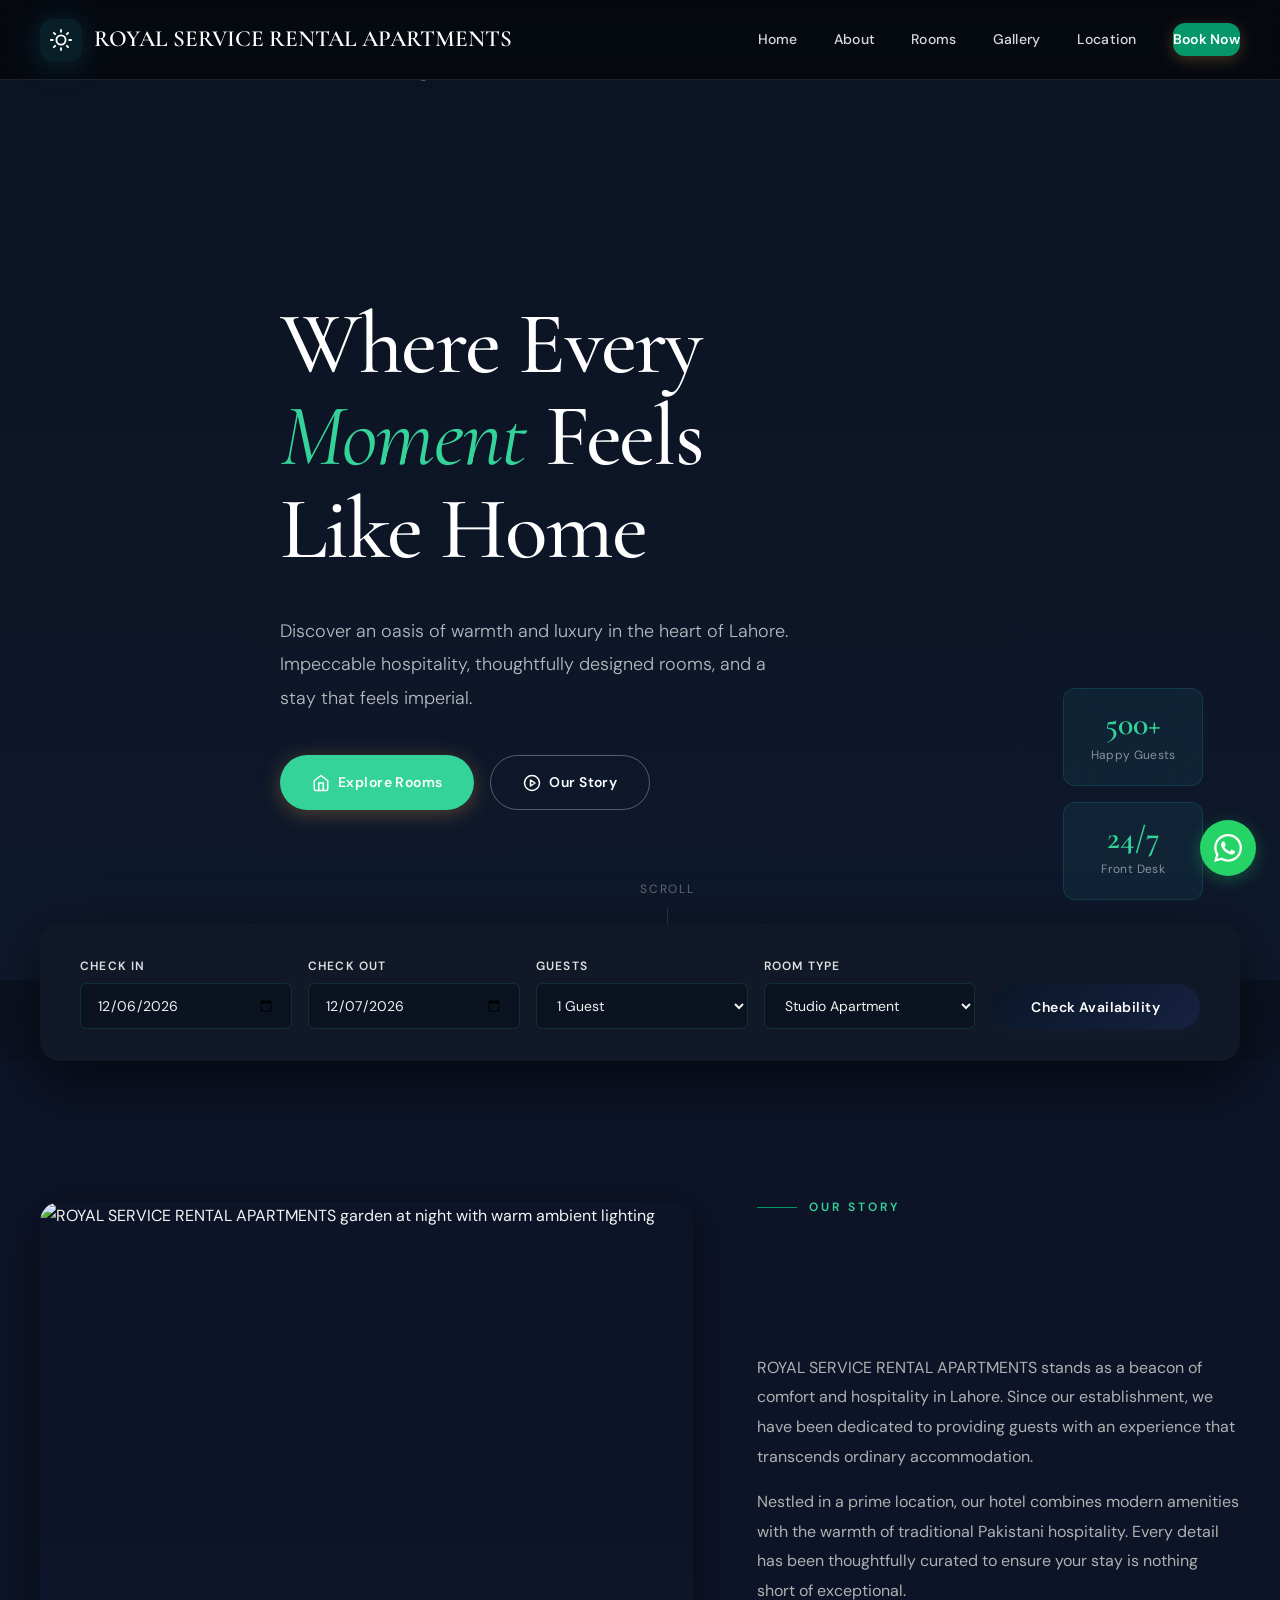
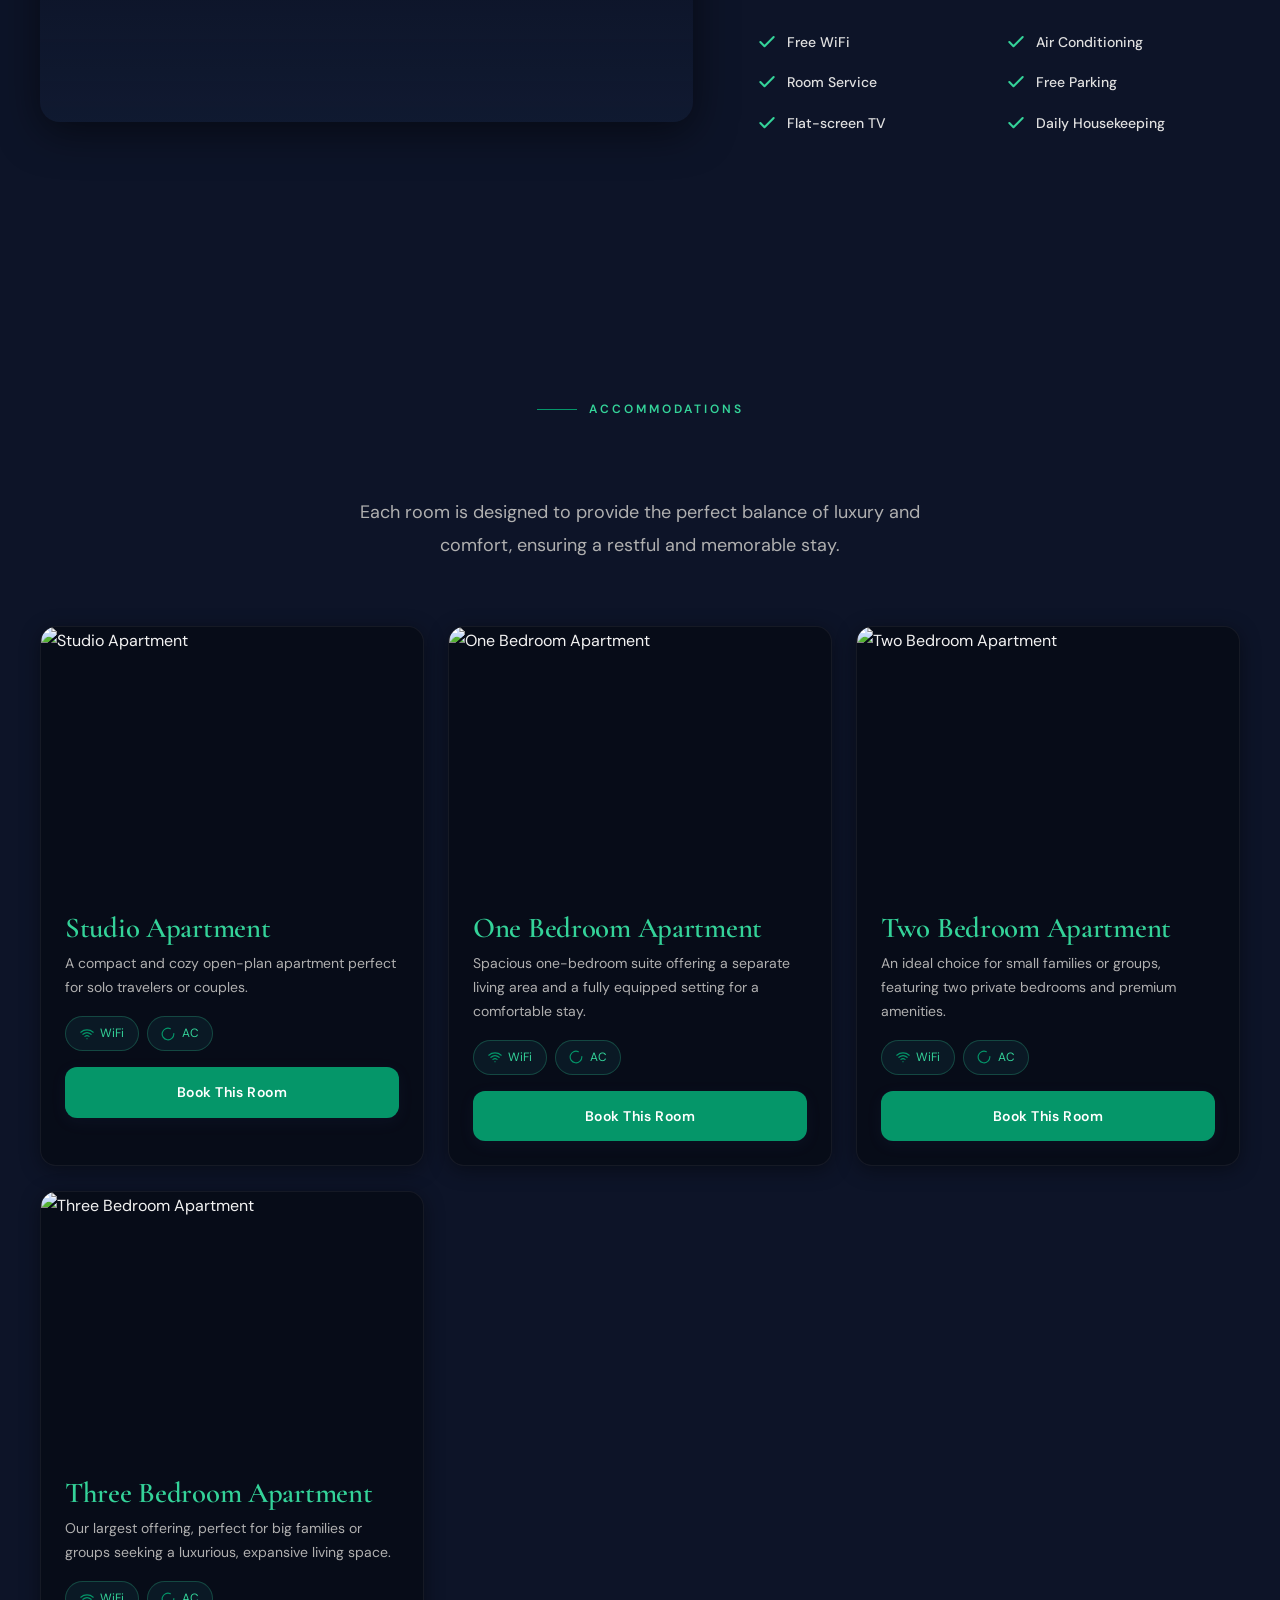
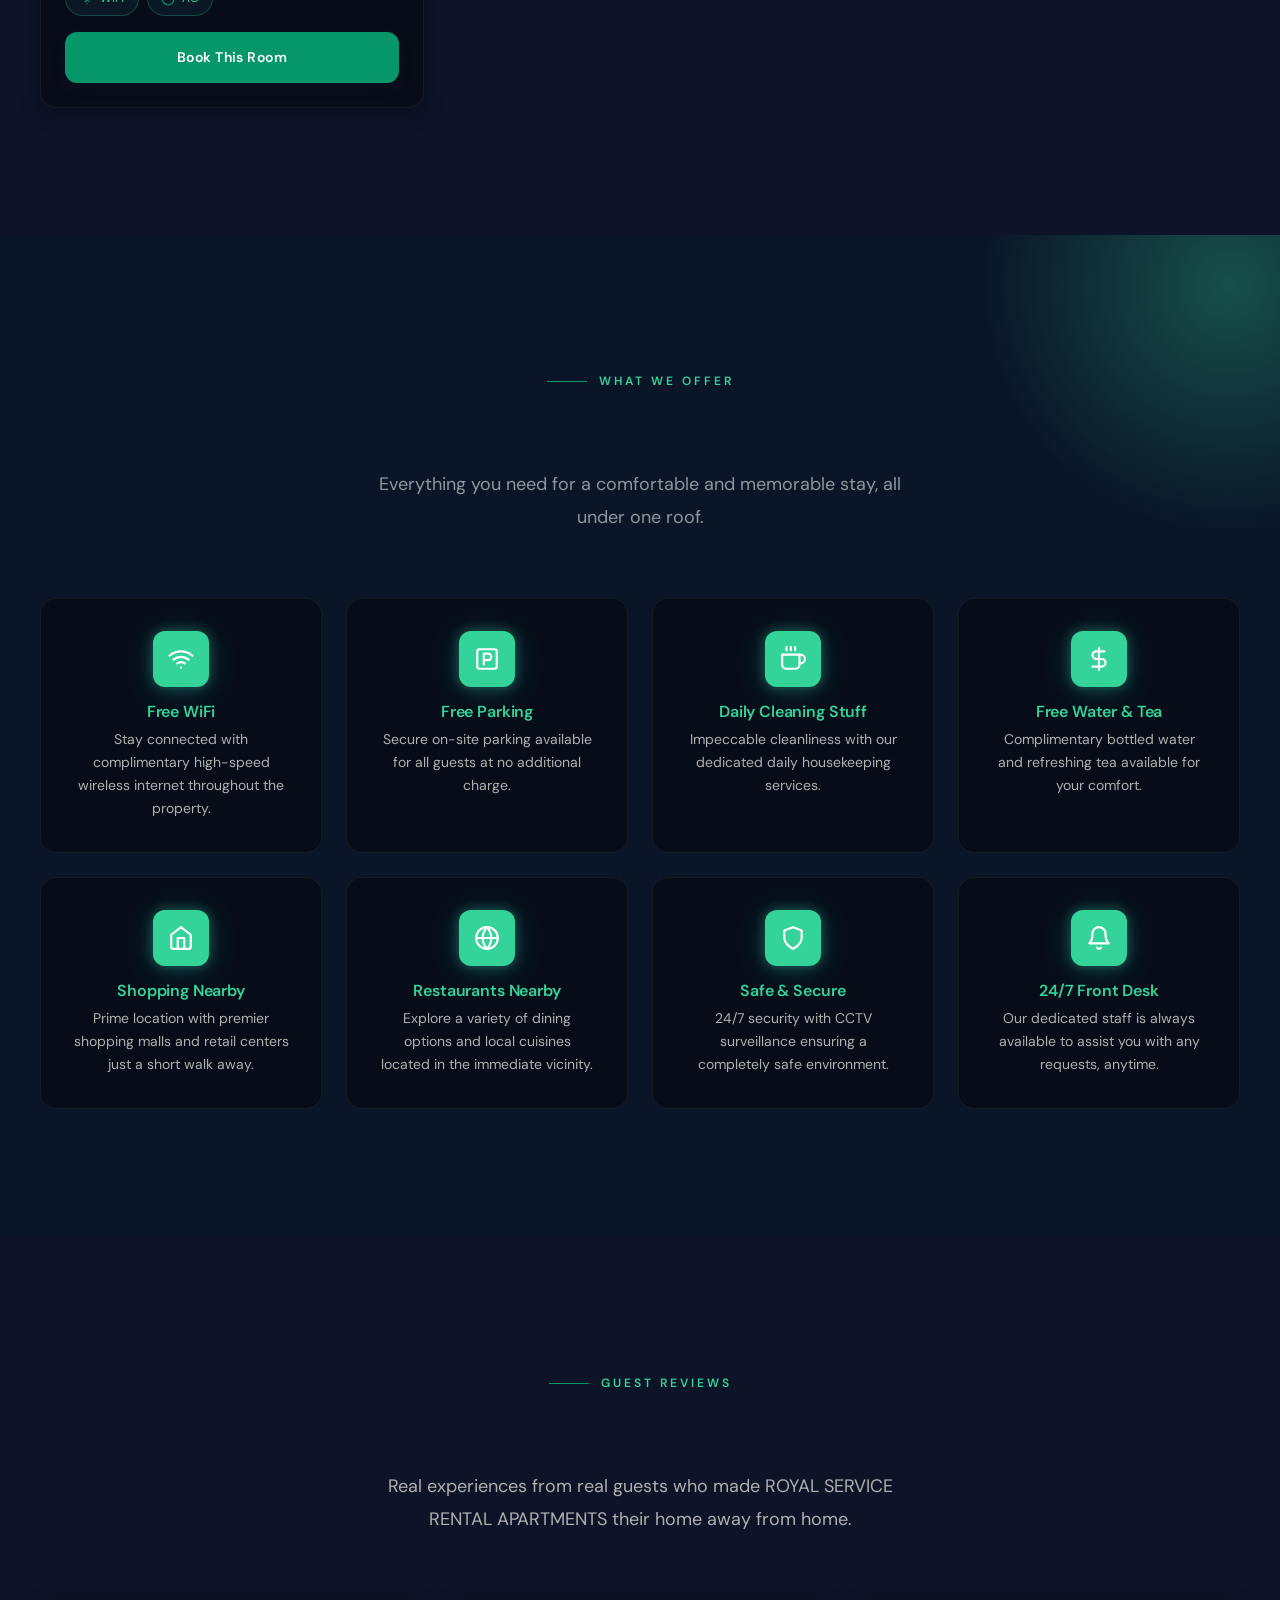
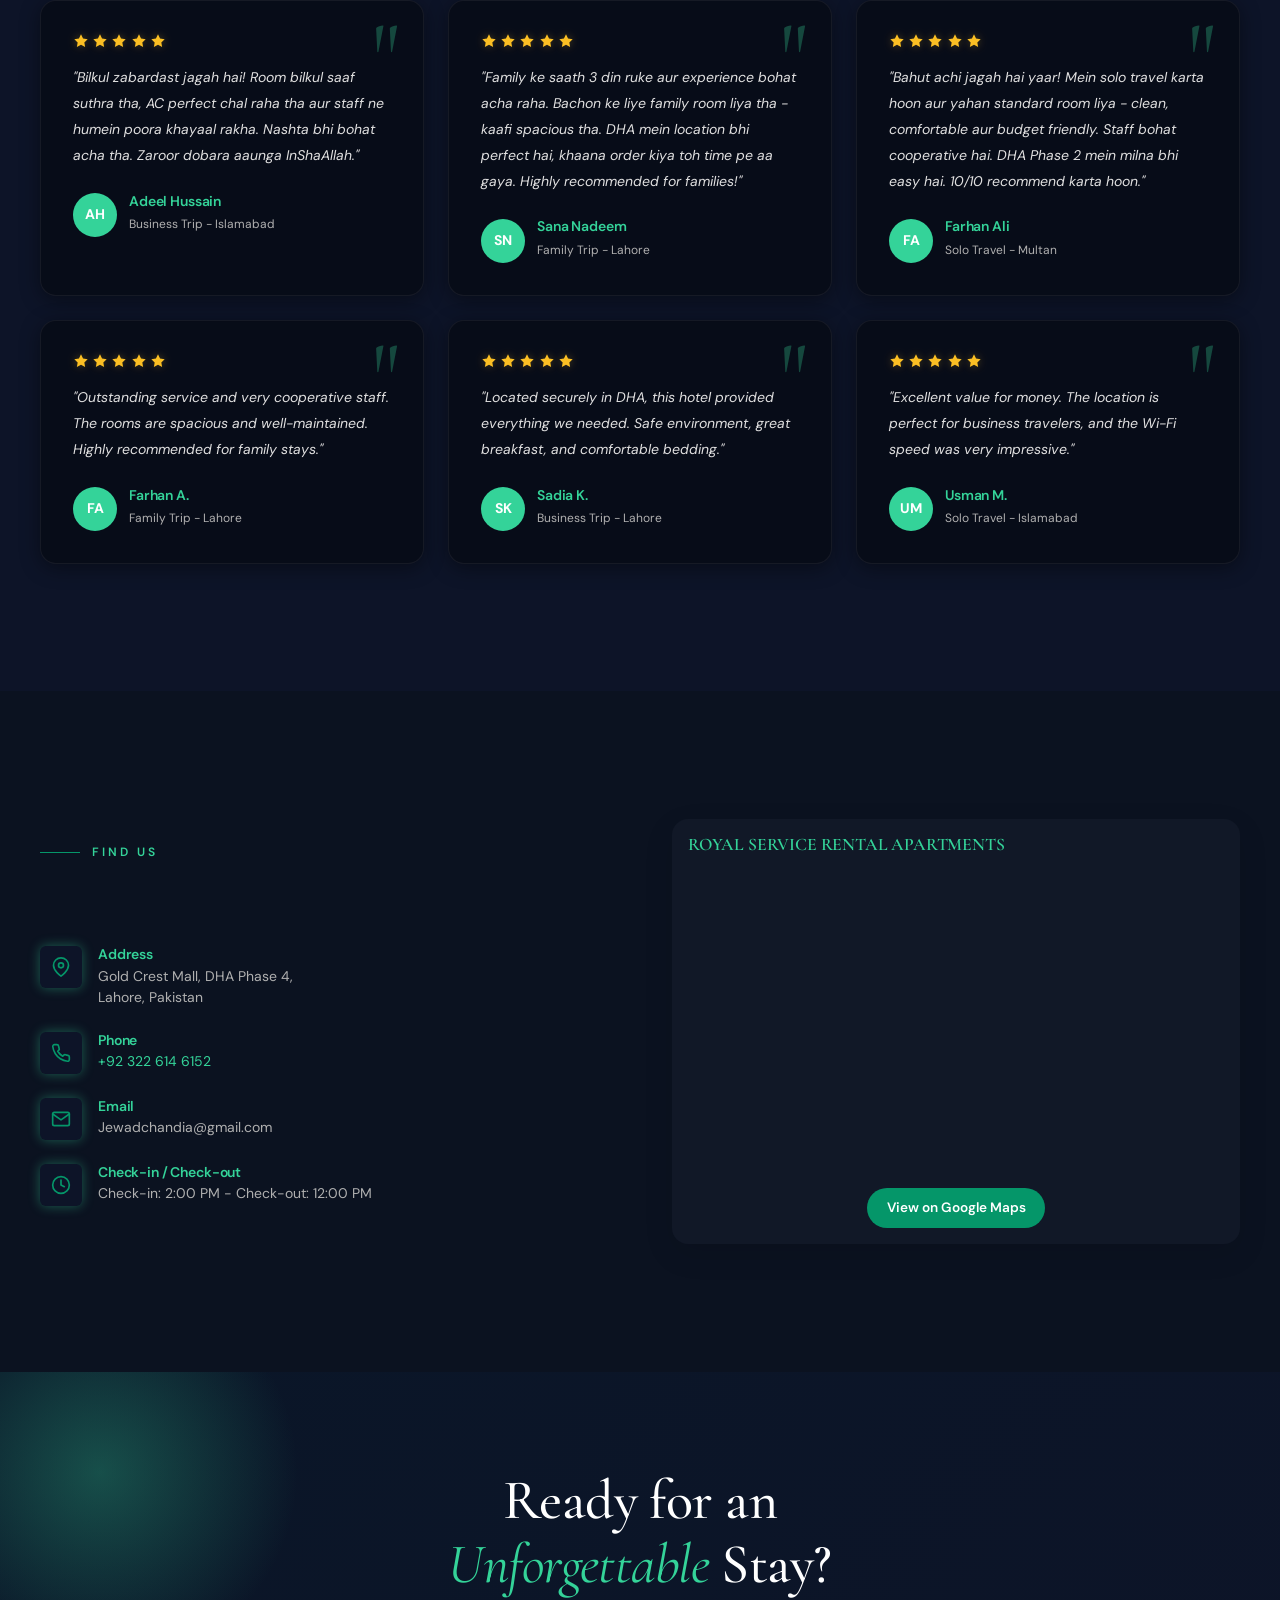
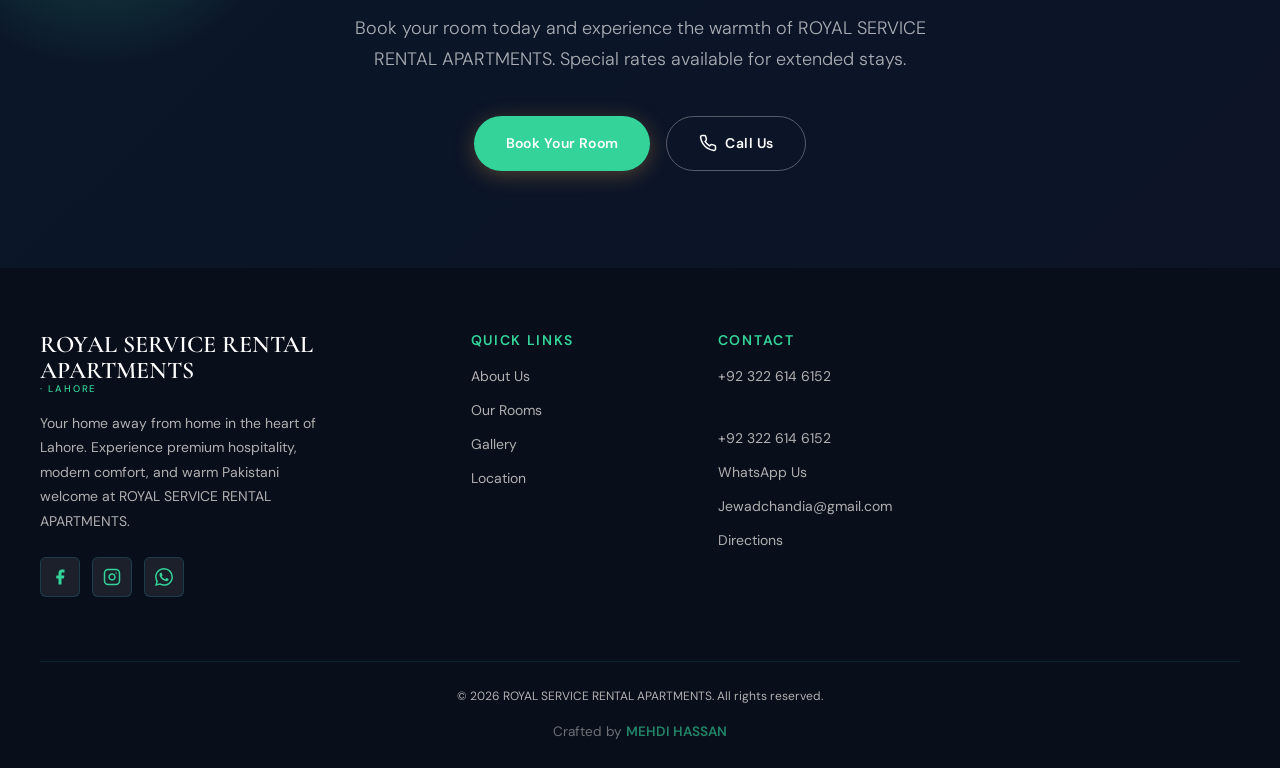
==== index.html @ c963ca01 "Add files via upload" ====
<!DOCTYPE html>
<html lang="en" data-theme="dark">
<head>
  <meta charset="UTF-8" />
  <meta name="viewport" content="width=device-width, initial-scale=1.0" />
  <title>ROYAL SERVICE RENTAL APARTMENTS | Premium Boutique Hotel in Lahore</title>
  <meta name="description" content="Experience luxury and comfort at ROYAL SERVICE RENTAL APARTMENTS, Lahore. Premium rooms, exceptional hospitality, and unforgettable stays in the heart of the city." />
  <meta property="og:title" content="ROYAL SERVICE RENTAL APARTMENTS | Premium Boutique Hotel in Lahore" />
  <meta property="og:description" content="Premium rooms, exceptional hospitality, and unforgettable stays in the heart of Lahore." />
  <meta property="og:type" content="website" />
  <!-- Preconnect for performance -->
  <link rel="preconnect" href="https://fonts.googleapis.com" />
  <link rel="preconnect" href="https://fonts.gstatic.com" crossorigin />
  <link rel="preconnect" href="https://images.unsplash.com" />
  <link rel="stylesheet" href="index.css?v=26" />
</head>
<body>

  <!-- Skip link for keyboard users -->
  <a href="#main-content" class="sr-only">Skip to main content</a>

  <!-- ========== LOADING SCREEN ========== -->
  <div class="loader" id="loader" aria-hidden="true">
    <div class="loader-logo">
      <svg viewBox="0 0 24 24" fill="currentColor"><circle cx="12" cy="12" r="5"/><line x1="12" y1="1" x2="12" y2="3" stroke="currentColor" stroke-width="2" stroke-linecap="round"/><line x1="12" y1="21" x2="12" y2="23" stroke="currentColor" stroke-width="2" stroke-linecap="round"/><line x1="4.22" y1="4.22" x2="5.64" y2="5.64" stroke="currentColor" stroke-width="2" stroke-linecap="round"/><line x1="18.36" y1="18.36" x2="19.78" y2="19.78" stroke="currentColor" stroke-width="2" stroke-linecap="round"/><line x1="1" y1="12" x2="3" y2="12" stroke="currentColor" stroke-width="2" stroke-linecap="round"/><line x1="21" y1="12" x2="23" y2="12" stroke="currentColor" stroke-width="2" stroke-linecap="round"/><line x1="4.22" y1="19.78" x2="5.64" y2="18.36" stroke="currentColor" stroke-width="2" stroke-linecap="round"/><line x1="18.36" y1="5.64" x2="19.78" y2="4.22" stroke="currentColor" stroke-width="2" stroke-linecap="round"/></svg>
      ROYAL SERVICE RENTAL APARTMENTS
    </div>
    <div class="loader-bar"></div>
  </div>

    <nav class="navbar transparent" id="navbar" aria-label="Main navigation">
    <div class="nav-inner">
      <a href="#" class="nav-logo">
        <div class="nav-logo-icon">
          <svg viewBox="0 0 24 24" fill="none" stroke="currentColor" stroke-width="2" stroke-linecap="round" stroke-linejoin="round"><circle cx="12" cy="12" r="5"/><line x1="12" y1="1" x2="12" y2="3"/><line x1="12" y1="21" x2="12" y2="23"/><line x1="4.22" y1="4.22" x2="5.64" y2="5.64"/><line x1="18.36" y1="18.36" x2="19.78" y2="19.78"/><line x1="1" y1="12" x2="3" y2="12"/><line x1="21" y1="12" x2="23" y2="12"/><line x1="4.22" y1="19.78" x2="5.64" y2="18.36"/><line x1="18.36" y1="5.64" x2="19.78" y2="4.22"/></svg>
        </div>
        <div class="nav-logo-text">ROYAL SERVICE RENTAL APARTMENTS</div>
      </a>
      <div class="nav-links">
        <a href="index.html" class="active">Home</a>
        <a href="about.html">About</a>
        <a href="rooms.html">Rooms</a>
        <a href="gallery.html">Gallery</a>
        <a href="location.html">Location</a>
        <a href="https://wa.me/923226146152?text=Hi%2C%20I%20would%20like%20to%20book%20a%20room%20at%20ROYAL%20SERVICE%20RENTAL%20APARTMENTS." target="_blank" class="nav-cta">Book Now</a>
      </div>
      
      <button class="hamburger" id="hamburger" aria-label="Toggle navigation" aria-expanded="false"><span></span><span></span><span></span></button>
    </div>
  </nav>

  <div class="mobile-nav" id="mobileNav" role="dialog" aria-label="Mobile navigation">
    <a href="about.html" class="mobile-link">About</a>
    <a href="rooms.html" class="mobile-link">Rooms</a>
    <a href="gallery.html" class="mobile-link">Gallery</a>
    <a href="location.html" class="mobile-link">Location</a>
    <a href="https://wa.me/923226146152?text=Hi%2C%20I%20would%20like%20to%20book%20a%20room%20at%20ROYAL%20SERVICE%20RENTAL%20APARTMENTS." target="_blank" class="mobile-link nav-cta" style="margin-top:1rem">Book Now</a>
  </div>

  <main id="main-content">

  <!-- ========== HERO ========== -->
  <section class="hero" id="hero">
    <div class="hero-bg">
      <img src="images/IMG-20260724-WA0041.jpg"
           alt="ROYAL SERVICE RENTAL APARTMENTS exterior with lush garden and modern architecture"
           width="1920" height="1080" loading="eager" fetchpriority="high" />
    </div>
    <div class="hero-overlay"></div>
    <div class="container hero-content">
      <h1 class="hero-title">Where Every<br/><em>Moment</em> Feels<br/>Like Home</h1>
      <p class="hero-desc">Discover an oasis of warmth and luxury in the heart of Lahore. Impeccable hospitality, thoughtfully designed rooms, and a stay that feels imperial.</p>
      <div class="hero-actions">
        <a href="#rooms" class="btn btn-primary">
          <svg viewBox="0 0 24 24" fill="none" stroke="currentColor" stroke-width="2" stroke-linecap="round" stroke-linejoin="round"><path d="M3 9l9-7 9 7v11a2 2 0 0 1-2 2H5a2 2 0 0 1-2-2z"/><polyline points="9 22 9 12 15 12 15 22"/></svg>
          Explore Rooms
        </a>
        <a href="#about" class="btn btn-outline">
          <svg viewBox="0 0 24 24" fill="none" stroke="currentColor" stroke-width="2" stroke-linecap="round" stroke-linejoin="round"><circle cx="12" cy="12" r="10"/><polygon points="10 8 16 12 10 16 10 8"/></svg>
          Our Story
        </a>
      </div>
    </div>
    <div class="hero-stats">
      
      <div class="hero-stat-card"><div class="stat-num">500+</div><div class="stat-label">Happy Guests</div></div>
      <div class="hero-stat-card"><div class="stat-num">24/7</div><div class="stat-label">Front Desk</div></div>
    </div>
    <div class="hero-scroll"><span>Scroll</span><div class="scroll-line"></div></div>
  </section>

  <!-- ========== BOOKING BAR ========== -->
  <section class="booking-bar" id="booking" aria-label="Room booking">
    <div class="container">
      <div class="booking-card anim-up">
        <div class="booking-field">
          <label for="checkin">Check In</label>
          <input type="date" id="checkin" />
        </div>
        <div class="booking-field">
          <label for="checkout">Check Out</label>
          <input type="date" id="checkout" />
        </div>
        <div class="booking-field">
          <label for="guests">Guests</label>
          <select id="guests"><option>1 Guest</option><option>2 Guests</option><option>3 Guests</option><option>4 Guests</option></select>
        </div>
        <div class="booking-field">
          <label for="roomtype">Room Type</label>
          <select id="roomtype"><option>Studio Apartment</option><option>One Bedroom Apartment</option><option>Two Bedroom Apartment</option><option>Three Bedroom Apartment</option></select>
        </div>
        <button class="btn-book" id="bookBtn">Check Availability</button>
      </div>
    </div>
  </section>

  <!-- ========== ABOUT (Asymmetric) ========== -->
  <section class="about section-pad" id="about">
    <div class="container">
      <div class="about-grid">
        <div class="about-image anim-up">
          <img src="images/IMG-20260724-WA0040.jpg"
               alt="ROYAL SERVICE RENTAL APARTMENTS garden at night with warm ambient lighting" width="900" height="600" loading="lazy" />
        </div>
        <div class="about-text anim-slide-right">
          <div class="section-label">Our Story</div>
          <h2 class="section-title anim-clip">A Warm Welcome<br/>Awaits You</h2>
          <p>ROYAL SERVICE RENTAL APARTMENTS stands as a beacon of comfort and hospitality in Lahore. Since our establishment, we have been dedicated to providing guests with an experience that transcends ordinary accommodation.</p>
          <p>Nestled in a prime location, our hotel combines modern amenities with the warmth of traditional Pakistani hospitality. Every detail has been thoughtfully curated to ensure your stay is nothing short of exceptional.</p>
          <div class="about-highlights">
            <div class="highlight-item"><svg viewBox="0 0 24 24" fill="none" stroke="currentColor" stroke-width="2.5" stroke-linecap="round" stroke-linejoin="round"><polyline points="20 6 9 17 4 12"/></svg>Free WiFi</div>
            <div class="highlight-item"><svg viewBox="0 0 24 24" fill="none" stroke="currentColor" stroke-width="2.5" stroke-linecap="round" stroke-linejoin="round"><polyline points="20 6 9 17 4 12"/></svg>Air Conditioning</div>
            <div class="highlight-item"><svg viewBox="0 0 24 24" fill="none" stroke="currentColor" stroke-width="2.5" stroke-linecap="round" stroke-linejoin="round"><polyline points="20 6 9 17 4 12"/></svg>Room Service</div>
            <div class="highlight-item"><svg viewBox="0 0 24 24" fill="none" stroke="currentColor" stroke-width="2.5" stroke-linecap="round" stroke-linejoin="round"><polyline points="20 6 9 17 4 12"/></svg>Free Parking</div>
            <div class="highlight-item"><svg viewBox="0 0 24 24" fill="none" stroke="currentColor" stroke-width="2.5" stroke-linecap="round" stroke-linejoin="round"><polyline points="20 6 9 17 4 12"/></svg>Flat-screen TV</div>
            <div class="highlight-item"><svg viewBox="0 0 24 24" fill="none" stroke="currentColor" stroke-width="2.5" stroke-linecap="round" stroke-linejoin="round"><polyline points="20 6 9 17 4 12"/></svg>Daily Housekeeping</div>
          </div>
        </div>
      </div>
    </div>
  </section>

  <!-- ========== ROOMS (Mobile Carousel) ========== -->
  <section class="rooms section-pad" id="rooms">
    <div class="container">
      <div class="text-center">
        <div class="section-label anim-up" style="justify-content:center">Accommodations</div>
        <h2 class="section-title anim-clip">Our Premium Rooms</h2>
        <p class="section-subtitle anim-up">Each room is designed to provide the perfect balance of luxury and comfort, ensuring a restful and memorable stay.</p>
      </div>
      <div class="rooms-grid stagger">
        <div class="room-card anim-card hover-scale hover-glow">
          <div class="room-card-img">
            <img src="images/IMG-20260724-WA0033.jpg" alt="Studio Apartment" width="700" height="467" loading="lazy" />
          </div>
          <div class="room-card-body">
            <h3>Studio Apartment</h3>
            <p>A compact and cozy open-plan apartment perfect for solo travelers or couples.</p>
            <div class="room-amenities">
              <span class="room-amenity"><svg viewBox="0 0 24 24" fill="none" stroke="currentColor" stroke-width="2" stroke-linecap="round" stroke-linejoin="round"><path d="M5 12.55a11 11 0 0 1 14.08 0"/><path d="M1.42 9a16 16 0 0 1 21.16 0"/><path d="M8.53 16.11a6 6 0 0 1 6.95 0"/><line x1="12" y1="20" x2="12.01" y2="20"/></svg>WiFi</span>
              <span class="room-amenity"><svg viewBox="0 0 24 24" fill="none" stroke="currentColor" stroke-width="2" stroke-linecap="round" stroke-linejoin="round"><path d="M22 11.08V12a10 10 0 1 1-5.93-9.14"/></svg>AC</span>
            </div>
            <a href="https://wa.me/923226146152?text=Hi%2C%20I%20would%20like%20to%20book%20a%20Studio%20Apartment." target="_blank" class="btn-room">Book This Room</a>
          </div>
        </div>
        <div class="room-card anim-card hover-scale hover-glow">
          <div class="room-card-img">
            <img src="images/IMG-20260724-WA0079.jpg" alt="One Bedroom Apartment" width="700" height="467" loading="lazy" />
          </div>
          <div class="room-card-body">
            <h3>One Bedroom Apartment</h3>
            <p>Spacious one-bedroom suite offering a separate living area and a fully equipped setting for a comfortable stay.</p>
            <div class="room-amenities">
              <span class="room-amenity"><svg viewBox="0 0 24 24" fill="none" stroke="currentColor" stroke-width="2" stroke-linecap="round" stroke-linejoin="round"><path d="M5 12.55a11 11 0 0 1 14.08 0"/><path d="M1.42 9a16 16 0 0 1 21.16 0"/><path d="M8.53 16.11a6 6 0 0 1 6.95 0"/><line x1="12" y1="20" x2="12.01" y2="20"/></svg>WiFi</span>
              <span class="room-amenity"><svg viewBox="0 0 24 24" fill="none" stroke="currentColor" stroke-width="2" stroke-linecap="round" stroke-linejoin="round"><path d="M22 11.08V12a10 10 0 1 1-5.93-9.14"/></svg>AC</span>
            </div>
            <a href="https://wa.me/923226146152?text=Hi%2C%20I%20would%20like%20to%20book%20a%20One%20Bedroom%20Apartment." target="_blank" class="btn-room">Book This Room</a>
          </div>
        </div>
        <div class="room-card anim-card hover-scale hover-glow">
          <div class="room-card-img">
            <img src="images/IMG-20260724-WA0078.jpg" alt="Two Bedroom Apartment" width="700" height="467" loading="lazy" />
          </div>
          <div class="room-card-body">
            <h3>Two Bedroom Apartment</h3>
            <p>An ideal choice for small families or groups, featuring two private bedrooms and premium amenities.</p>
            <div class="room-amenities">
              <span class="room-amenity"><svg viewBox="0 0 24 24" fill="none" stroke="currentColor" stroke-width="2" stroke-linecap="round" stroke-linejoin="round"><path d="M5 12.55a11 11 0 0 1 14.08 0"/><path d="M1.42 9a16 16 0 0 1 21.16 0"/><path d="M8.53 16.11a6 6 0 0 1 6.95 0"/><line x1="12" y1="20" x2="12.01" y2="20"/></svg>WiFi</span>
              <span class="room-amenity"><svg viewBox="0 0 24 24" fill="none" stroke="currentColor" stroke-width="2" stroke-linecap="round" stroke-linejoin="round"><path d="M22 11.08V12a10 10 0 1 1-5.93-9.14"/></svg>AC</span>
            </div>
            <a href="https://wa.me/923226146152?text=Hi%2C%20I%20would%20like%20to%20book%20a%20Two%20Bedroom%20Apartment." target="_blank" class="btn-room">Book This Room</a>
          </div>
        </div>
        <div class="room-card anim-card hover-scale hover-glow">
          <div class="room-card-img">
            <img src="images/IMG-20260724-WA0053.jpg" alt="Three Bedroom Apartment" width="700" height="467" loading="lazy" />
          </div>
          <div class="room-card-body">
            <h3>Three Bedroom Apartment</h3>
            <p>Our largest offering, perfect for big families or groups seeking a luxurious, expansive living space.</p>
            <div class="room-amenities">
              <span class="room-amenity"><svg viewBox="0 0 24 24" fill="none" stroke="currentColor" stroke-width="2" stroke-linecap="round" stroke-linejoin="round"><path d="M5 12.55a11 11 0 0 1 14.08 0"/><path d="M1.42 9a16 16 0 0 1 21.16 0"/><path d="M8.53 16.11a6 6 0 0 1 6.95 0"/><line x1="12" y1="20" x2="12.01" y2="20"/></svg>WiFi</span>
              <span class="room-amenity"><svg viewBox="0 0 24 24" fill="none" stroke="currentColor" stroke-width="2" stroke-linecap="round" stroke-linejoin="round"><path d="M22 11.08V12a10 10 0 1 1-5.93-9.14"/></svg>AC</span>
            </div>
            <a href="https://wa.me/923226146152?text=Hi%2C%20I%20would%20like%20to%20book%20a%20Three%20Bedroom%20Apartment." target="_blank" class="btn-room">Book This Room</a>
          </div>
        </div>
      </div>
    </div>
  </section>

  <!-- ========== AMENITIES (3D Flip Cards) ========== -->
  <section class="amenities section-pad" id="amenities">
    <div class="container">
      <div class="text-center">
        <div class="section-label anim-up" style="justify-content:center">What We Offer</div>
        <h2 class="section-title anim-clip" style="color:#fff"> Amenities</h2>
        <p class="section-subtitle anim-up" style="color:rgba(255,255,255,0.55)">Everything you need for a comfortable and memorable stay, all under one roof.</p>
      </div>
      <div class="amenities-grid stagger">
        <div class="amenity-card anim-flip hover-scale hover-glow"><div class="amenity-icon"><svg viewBox="0 0 24 24" fill="none" stroke="currentColor" stroke-width="2" stroke-linecap="round" stroke-linejoin="round"><path d="M5 12.55a11 11 0 0 1 14.08 0"/><path d="M1.42 9a16 16 0 0 1 21.16 0"/><path d="M8.53 16.11a6 6 0 0 1 6.95 0"/><line x1="12" y1="20" x2="12.01" y2="20"/></svg></div><h4>Free WiFi</h4><p>Stay connected with complimentary high-speed wireless internet throughout the property.</p></div>
        <div class="amenity-card anim-flip hover-scale hover-glow"><div class="amenity-icon"><svg viewBox="0 0 24 24" fill="none" stroke="currentColor" stroke-width="2" stroke-linecap="round" stroke-linejoin="round"><rect x="3" y="3" width="18" height="18" rx="2"/><path d="M9 17V7h4a3 3 0 0 1 0 6H9"/></svg></div><h4>Free Parking</h4><p>Secure on-site parking available for all guests at no additional charge.</p></div>
        <div class="amenity-card anim-flip hover-scale hover-glow"><div class="amenity-icon"><svg viewBox="0 0 24 24" fill="none" stroke="currentColor" stroke-width="2" stroke-linecap="round" stroke-linejoin="round"><path d="M18 8h1a4 4 0 0 1 0 8h-1"/><path d="M2 8h16v9a4 4 0 0 1-4 4H6a4 4 0 0 1-4-4V8z"/><line x1="6" y1="1" x2="6" y2="4"/><line x1="10" y1="1" x2="10" y2="4"/><line x1="14" y1="1" x2="14" y2="4"/></svg></div><h4>Daily Cleaning Stuff</h4><p>Impeccable cleanliness with our dedicated daily housekeeping services.</p></div>
        <div class="amenity-card anim-flip hover-scale hover-glow"><div class="amenity-icon"><svg viewBox="0 0 24 24" fill="none" stroke="currentColor" stroke-width="2" stroke-linecap="round" stroke-linejoin="round"><path d="M12 2v20M17 5H9.5a3.5 3.5 0 0 0 0 7h5a3.5 3.5 0 0 1 0 7H6"/></svg></div><h4>Free Water & Tea</h4><p>Complimentary bottled water and refreshing tea available for your comfort.</p></div>
        <div class="amenity-card anim-flip hover-scale hover-glow"><div class="amenity-icon"><svg viewBox="0 0 24 24" fill="none" stroke="currentColor" stroke-width="2" stroke-linecap="round" stroke-linejoin="round"><path d="M3 9l9-7 9 7v11a2 2 0 0 1-2 2H5a2 2 0 0 1-2-2z"/><polyline points="9 22 9 12 15 12 15 22"/></svg></div><h4>Shopping Nearby</h4><p>Prime location with premier shopping malls and retail centers just a short walk away.</p></div>
        <div class="amenity-card anim-flip hover-scale hover-glow"><div class="amenity-icon"><svg viewBox="0 0 24 24" fill="none" stroke="currentColor" stroke-width="2" stroke-linecap="round" stroke-linejoin="round"><circle cx="12" cy="12" r="10"/><path d="M12 2a15.3 15.3 0 0 1 4 10 15.3 15.3 0 0 1-4 10 15.3 15.3 0 0 1-4-10 15.3 15.3 0 0 1 4-10z"/><path d="M2 12h20"/></svg></div><h4>Restaurants Nearby</h4><p>Explore a variety of dining options and local cuisines located in the immediate vicinity.</p></div>
        <div class="amenity-card anim-flip hover-scale hover-glow"><div class="amenity-icon"><svg viewBox="0 0 24 24" fill="none" stroke="currentColor" stroke-width="2" stroke-linecap="round" stroke-linejoin="round"><path d="M12 22s8-4 8-10V5l-8-3-8 3v7c0 6 8 10 8 10z"/></svg></div><h4>Safe & Secure</h4><p>24/7 security with CCTV surveillance ensuring a completely safe environment.</p></div>
        <div class="amenity-card anim-flip hover-scale hover-glow"><div class="amenity-icon"><svg viewBox="0 0 24 24" fill="none" stroke="currentColor" stroke-width="2" stroke-linecap="round" stroke-linejoin="round"><path d="M18 8A6 6 0 0 0 6 8c0 7-3 9-3 9h18s-3-2-3-9"/><path d="M13.73 21a2 2 0 0 1-3.46 0"/></svg></div><h4>24/7 Front Desk</h4><p>Our dedicated staff is always available to assist you with any requests, anytime.</p></div>
      </div>
    </div>
  </section>

  

  <!-- ========== TESTIMONIALS ========== -->
  <section class="testimonials section-pad" id="testimonials">
    <div class="container">
      <div class="text-center">
        <div class="section-label anim-up" style="justify-content:center">Guest Reviews</div>
        <h2 class="section-title anim-clip">What Our Guests Say</h2>
        <p class="section-subtitle anim-up">Real experiences from real guests who made ROYAL SERVICE RENTAL APARTMENTS their home away from home.</p>
        
      </div>
            <div class="testimonials-slider stagger">
        <div class="testimonial-card anim-card hover-scale hover-glow">
          <div class="testimonial-stars"><svg viewBox="0 0 24 24"><path d="M12 2l3.09 6.26L22 9.27l-5 4.87 1.18 6.88L12 17.77l-6.18 3.25L7 14.14 2 9.27l6.91-1.01L12 2z"/></svg><svg viewBox="0 0 24 24"><path d="M12 2l3.09 6.26L22 9.27l-5 4.87 1.18 6.88L12 17.77l-6.18 3.25L7 14.14 2 9.27l6.91-1.01L12 2z"/></svg><svg viewBox="0 0 24 24"><path d="M12 2l3.09 6.26L22 9.27l-5 4.87 1.18 6.88L12 17.77l-6.18 3.25L7 14.14 2 9.27l6.91-1.01L12 2z"/></svg><svg viewBox="0 0 24 24"><path d="M12 2l3.09 6.26L22 9.27l-5 4.87 1.18 6.88L12 17.77l-6.18 3.25L7 14.14 2 9.27l6.91-1.01L12 2z"/></svg><svg viewBox="0 0 24 24"><path d="M12 2l3.09 6.26L22 9.27l-5 4.87 1.18 6.88L12 17.77l-6.18 3.25L7 14.14 2 9.27l6.91-1.01L12 2z"/></svg></div>
          <p class="testimonial-text">"Bilkul zabardast jagah hai! Room bilkul saaf suthra tha, AC perfect chal raha tha aur staff ne humein poora khayaal rakha. Nashta bhi bohat acha tha. Zaroor dobara aaunga InShaAllah."</p>
          <div class="testimonial-author"><div class="testimonial-avatar">AH</div><div class="testimonial-author-info"><h5>Adeel Hussain</h5><span>Business Trip - Islamabad</span></div></div>
        </div>
        
        <div class="testimonial-card anim-card hover-scale hover-glow">
          <div class="testimonial-stars"><svg viewBox="0 0 24 24"><path d="M12 2l3.09 6.26L22 9.27l-5 4.87 1.18 6.88L12 17.77l-6.18 3.25L7 14.14 2 9.27l6.91-1.01L12 2z"/></svg><svg viewBox="0 0 24 24"><path d="M12 2l3.09 6.26L22 9.27l-5 4.87 1.18 6.88L12 17.77l-6.18 3.25L7 14.14 2 9.27l6.91-1.01L12 2z"/></svg><svg viewBox="0 0 24 24"><path d="M12 2l3.09 6.26L22 9.27l-5 4.87 1.18 6.88L12 17.77l-6.18 3.25L7 14.14 2 9.27l6.91-1.01L12 2z"/></svg><svg viewBox="0 0 24 24"><path d="M12 2l3.09 6.26L22 9.27l-5 4.87 1.18 6.88L12 17.77l-6.18 3.25L7 14.14 2 9.27l6.91-1.01L12 2z"/></svg><svg viewBox="0 0 24 24"><path d="M12 2l3.09 6.26L22 9.27l-5 4.87 1.18 6.88L12 17.77l-6.18 3.25L7 14.14 2 9.27l6.91-1.01L12 2z"/></svg></div>
          <p class="testimonial-text">"Family ke saath 3 din ruke aur experience bohat acha raha. Bachon ke liye family room liya tha - kaafi spacious tha. DHA mein location bhi perfect hai, khaana order kiya toh time pe aa gaya. Highly recommended for families!"</p>
          <div class="testimonial-author"><div class="testimonial-avatar">SN</div><div class="testimonial-author-info"><h5>Sana Nadeem</h5><span>Family Trip - Lahore</span></div></div>
        </div>

        <div class="testimonial-card anim-card hover-scale hover-glow">
          <div class="testimonial-stars"><svg viewBox="0 0 24 24"><path d="M12 2l3.09 6.26L22 9.27l-5 4.87 1.18 6.88L12 17.77l-6.18 3.25L7 14.14 2 9.27l6.91-1.01L12 2z"/></svg><svg viewBox="0 0 24 24"><path d="M12 2l3.09 6.26L22 9.27l-5 4.87 1.18 6.88L12 17.77l-6.18 3.25L7 14.14 2 9.27l6.91-1.01L12 2z"/></svg><svg viewBox="0 0 24 24"><path d="M12 2l3.09 6.26L22 9.27l-5 4.87 1.18 6.88L12 17.77l-6.18 3.25L7 14.14 2 9.27l6.91-1.01L12 2z"/></svg><svg viewBox="0 0 24 24"><path d="M12 2l3.09 6.26L22 9.27l-5 4.87 1.18 6.88L12 17.77l-6.18 3.25L7 14.14 2 9.27l6.91-1.01L12 2z"/></svg><svg viewBox="0 0 24 24"><path d="M12 2l3.09 6.26L22 9.27l-5 4.87 1.18 6.88L12 17.77l-6.18 3.25L7 14.14 2 9.27l6.91-1.01L12 2z"/></svg></div>
          <p class="testimonial-text">"Bahut achi jagah hai yaar! Mein solo travel karta hoon aur yahan standard room liya - clean, comfortable aur budget friendly. Staff bohat cooperative hai. DHA Phase 2 mein milna bhi easy hai. 10/10 recommend karta hoon."</p>
          <div class="testimonial-author"><div class="testimonial-avatar">FA</div><div class="testimonial-author-info"><h5>Farhan Ali</h5><span>Solo Travel - Multan</span></div></div>
        </div>

        <div class="testimonial-card anim-card hover-scale hover-glow">
          <div class="testimonial-stars"><svg viewBox="0 0 24 24"><path d="M12 2l3.09 6.26L22 9.27l-5 4.87 1.18 6.88L12 17.77l-6.18 3.25L7 14.14 2 9.27l6.91-1.01L12 2z"/></svg><svg viewBox="0 0 24 24"><path d="M12 2l3.09 6.26L22 9.27l-5 4.87 1.18 6.88L12 17.77l-6.18 3.25L7 14.14 2 9.27l6.91-1.01L12 2z"/></svg><svg viewBox="0 0 24 24"><path d="M12 2l3.09 6.26L22 9.27l-5 4.87 1.18 6.88L12 17.77l-6.18 3.25L7 14.14 2 9.27l6.91-1.01L12 2z"/></svg><svg viewBox="0 0 24 24"><path d="M12 2l3.09 6.26L22 9.27l-5 4.87 1.18 6.88L12 17.77l-6.18 3.25L7 14.14 2 9.27l6.91-1.01L12 2z"/></svg><svg viewBox="0 0 24 24"><path d="M12 2l3.09 6.26L22 9.27l-5 4.87 1.18 6.88L12 17.77l-6.18 3.25L7 14.14 2 9.27l6.91-1.01L12 2z"/></svg></div>
          <p class="testimonial-text">"Outstanding service and very cooperative staff. The rooms are spacious and well-maintained. Highly recommended for family stays."</p>
          <div class="testimonial-author"><div class="testimonial-avatar">FA</div><div class="testimonial-author-info"><h5>Farhan A.</h5><span>Family Trip - Lahore</span></div></div>
        </div>

        <div class="testimonial-card anim-card hover-scale hover-glow">
          <div class="testimonial-stars"><svg viewBox="0 0 24 24"><path d="M12 2l3.09 6.26L22 9.27l-5 4.87 1.18 6.88L12 17.77l-6.18 3.25L7 14.14 2 9.27l6.91-1.01L12 2z"/></svg><svg viewBox="0 0 24 24"><path d="M12 2l3.09 6.26L22 9.27l-5 4.87 1.18 6.88L12 17.77l-6.18 3.25L7 14.14 2 9.27l6.91-1.01L12 2z"/></svg><svg viewBox="0 0 24 24"><path d="M12 2l3.09 6.26L22 9.27l-5 4.87 1.18 6.88L12 17.77l-6.18 3.25L7 14.14 2 9.27l6.91-1.01L12 2z"/></svg><svg viewBox="0 0 24 24"><path d="M12 2l3.09 6.26L22 9.27l-5 4.87 1.18 6.88L12 17.77l-6.18 3.25L7 14.14 2 9.27l6.91-1.01L12 2z"/></svg><svg viewBox="0 0 24 24"><path d="M12 2l3.09 6.26L22 9.27l-5 4.87 1.18 6.88L12 17.77l-6.18 3.25L7 14.14 2 9.27l6.91-1.01L12 2z"/></svg></div>
          <p class="testimonial-text">"Located securely in DHA, this hotel provided everything we needed. Safe environment, great breakfast, and comfortable bedding."</p>
          <div class="testimonial-author"><div class="testimonial-avatar">SK</div><div class="testimonial-author-info"><h5>Sadia K.</h5><span>Business Trip - Lahore</span></div></div>
        </div>

        <div class="testimonial-card anim-card hover-scale hover-glow">
          <div class="testimonial-stars"><svg viewBox="0 0 24 24"><path d="M12 2l3.09 6.26L22 9.27l-5 4.87 1.18 6.88L12 17.77l-6.18 3.25L7 14.14 2 9.27l6.91-1.01L12 2z"/></svg><svg viewBox="0 0 24 24"><path d="M12 2l3.09 6.26L22 9.27l-5 4.87 1.18 6.88L12 17.77l-6.18 3.25L7 14.14 2 9.27l6.91-1.01L12 2z"/></svg><svg viewBox="0 0 24 24"><path d="M12 2l3.09 6.26L22 9.27l-5 4.87 1.18 6.88L12 17.77l-6.18 3.25L7 14.14 2 9.27l6.91-1.01L12 2z"/></svg><svg viewBox="0 0 24 24"><path d="M12 2l3.09 6.26L22 9.27l-5 4.87 1.18 6.88L12 17.77l-6.18 3.25L7 14.14 2 9.27l6.91-1.01L12 2z"/></svg><svg viewBox="0 0 24 24"><path d="M12 2l3.09 6.26L22 9.27l-5 4.87 1.18 6.88L12 17.77l-6.18 3.25L7 14.14 2 9.27l6.91-1.01L12 2z"/></svg></div>
          <p class="testimonial-text">"Excellent value for money. The location is perfect for business travelers, and the Wi-Fi speed was very impressive."</p>
          <div class="testimonial-author"><div class="testimonial-avatar">UM</div><div class="testimonial-author-info"><h5>Usman M.</h5><span>Solo Travel - Islamabad</span></div></div>
        </div>
      </div></div>
    </div>
</section>

  <!-- ========== LOCATION ========== -->
  <section class="location section-pad" id="location">
    <div class="container">
      <div class="location-grid">
        <div class="location-info anim-slide-left">
          <div class="section-label">Find Us</div>
          <h2 class="section-title anim-clip">Our Location</h2>
          <div class="location-detail"><div class="location-detail-icon"><svg viewBox="0 0 24 24" fill="none" stroke="currentColor" stroke-width="2" stroke-linecap="round" stroke-linejoin="round"><path d="M21 10c0 7-9 13-9 13s-9-6-9-13a9 9 0 0 1 18 0z"/><circle cx="12" cy="10" r="3"/></svg></div><div><h4>Address</h4><p>Gold Crest Mall, DHA Phase 4,<br/>Lahore, Pakistan</p></div></div>
          <div class="location-detail"><div class="location-detail-icon"><svg viewBox="0 0 24 24" fill="none" stroke="currentColor" stroke-width="2" stroke-linecap="round" stroke-linejoin="round"><path d="M22 16.92v3a2 2 0 0 1-2.18 2 19.79 19.79 0 0 1-8.63-3.07 19.5 19.5 0 0 1-6-6 19.79 19.79 0 0 1-3.07-8.67A2 2 0 0 1 4.11 2h3a2 2 0 0 1 2 1.72 12.84 12.84 0 0 0 .7 2.81 2 2 0 0 1-.45 2.11L8.09 9.91a16 16 0 0 0 6 6l1.27-1.27a2 2 0 0 1 2.11-.45 12.84 12.84 0 0 0 2.81.7A2 2 0 0 1 22 16.92z"/></svg></div><div><h4>Phone</h4><p><a href="tel:+923226146152" style="color:var(--clr-accent);text-decoration:none">+92 322 614 6152</a></p></div></div>
          <div class="location-detail"><div class="location-detail-icon"><svg viewBox="0 0 24 24" fill="none" stroke="currentColor" stroke-width="2" stroke-linecap="round" stroke-linejoin="round"><path d="M4 4h16c1.1 0 2 .9 2 2v12c0 1.1-.9 2-2 2H4c-1.1 0-2-.9-2-2V6c0-1.1.9-2 2-2z"/><polyline points="22,6 12,13 2,6"/></svg></div><div><h4>Email</h4><p>Jewadchandia@gmail.com</p></div></div>
          <div class="location-detail"><div class="location-detail-icon"><svg viewBox="0 0 24 24" fill="none" stroke="currentColor" stroke-width="2" stroke-linecap="round" stroke-linejoin="round"><circle cx="12" cy="12" r="10"/><polyline points="12 6 12 12 16 14"/></svg></div><div><h4>Check-in / Check-out</h4><p>Check-in: 2:00 PM - Check-out: 12:00 PM</p></div></div>
        </div>
        <div class="location-map-container anim-slide-right" style="display: flex; flex-direction: column; gap: 2rem;">
          
          <div style="background:var(--clr-card); padding:1rem; border-radius:1rem; box-shadow:0 10px 30px rgba(0,0,0,.1)">
            <h4 style="font-size:1.1rem; color:var(--clr-accent); margin-bottom:0.5rem;">ROYAL SERVICE RENTAL APARTMENTS</h4>
            <div style="border-radius:0.5rem; overflow:hidden;">
              <iframe src="https://maps.google.com/maps?q=Gold+Crest+Mall+Lahore&hl=en&z=15&output=embed" width="100%" height="300" style="border:0" allowfullscreen="" loading="lazy" referrerpolicy="no-referrer-when-downgrade" title="ROYAL SERVICE RENTAL APARTMENTS Location"></iframe>
            </div>
            <div style="text-align:center; margin-top:1rem;">
              <a href="https://maps.app.goo.gl/Jf22oVrBYf7ghM9XA" target="_blank" class="hover-glow" style="display:inline-flex; align-items:center; background:#059669; color:#fff; padding:0.5rem 1.2rem; border-radius:2rem; font-size:0.85rem; font-weight:600; text-decoration:none;">View on Google Maps</a>
            </div>
          </div>
          
        </div>
      </div>
    </div>
  </section>

  <!-- ========== CTA ========== -->
  <section class="cta-banner">
    <div class="container">
      <div class="cta-content anim-zoom">
        <h2>Ready for an<br/><em style="color:var(--clr-accent);font-weight:400">Unforgettable</em> Stay?</h2>
        <p>Book your room today and experience the warmth of ROYAL SERVICE RENTAL APARTMENTS. Special rates available for extended stays.</p>
        <div class="cta-actions">
          <a href="#booking" class="btn btn-primary">Book Your Room</a>
          <a href="tel:923226146152" class="btn btn-outline"><svg viewBox="0 0 24 24" fill="none" stroke="currentColor" stroke-width="2" stroke-linecap="round" stroke-linejoin="round"><path d="M22 16.92v3a2 2 0 0 1-2.18 2 19.79 19.79 0 0 1-8.63-3.07 19.5 19.5 0 0 1-6-6 19.79 19.79 0 0 1-3.07-8.67A2 2 0 0 1 4.11 2h3a2 2 0 0 1 2 1.72 12.84 12.84 0 0 0 .7 2.81 2 2 0 0 1-.45 2.11L8.09 9.91a16 16 0 0 0 6 6l1.27-1.27a2 2 0 0 1 2.11-.45 12.84 12.84 0 0 0 2.81.7A2 2 0 0 1 22 16.92z"/></svg>Call Us</a>
        </div>
      </div>
    </div>
  </section>

  </main>

  <!-- ========== FOOTER ========== -->
  <footer class="footer" id="footer">
    <div class="container">
      <div class="footer-grid">
        <div class="footer-brand">
          <div class="nav-logo-text">ROYAL SERVICE RENTAL APARTMENTS<span> · Lahore</span></div>
          <p>Your home away from home in the heart of Lahore. Experience premium hospitality, modern comfort, and warm Pakistani welcome at ROYAL SERVICE RENTAL APARTMENTS.</p>
          <div class="footer-socials">
            <a href="https://www.facebook.com/share/192G5pyxNk/" target="_blank" class="footer-social-link" aria-label="Facebook"><svg viewBox="0 0 24 24"><path d="M18 2h-3a5 5 0 0 0-5 5v3H7v4h3v8h4v-8h3l1-4h-4V7a1 1 0 0 1 1-1h3z"/></svg></a>
            <a href="https://www.instagram.com/royalservicerentalapartments?igsh=MXAzZzg5dzU3bjR1cg==" target="_blank" class="footer-social-link" aria-label="Instagram"><svg viewBox="0 0 24 24"><rect x="2" y="2" width="20" height="20" rx="5" ry="5" fill="none" stroke="currentColor" stroke-width="2"/><path d="M16 11.37A4 4 0 1 1 12.63 8 4 4 0 0 1 16 11.37z" fill="none" stroke="currentColor" stroke-width="2"/><line x1="17.5" y1="6.5" x2="17.51" y2="6.5" stroke="currentColor" stroke-width="2" stroke-linecap="round"/></svg></a>
            <a href="https://wa.me/923226146152" target="_blank" class="footer-social-link" aria-label="WhatsApp"><svg viewBox="0 0 24 24"><path d="M17.472 14.382c-.297-.149-1.758-.867-2.03-.967-.273-.099-.471-.148-.67.15-.194.797-.767.966-.94 1.164-.173.199-.344.723-.644.075-.297-.15-1.255-.463-2.39-1.475-.883-.788-1.48-1.761-1.653-2.059-.173-.297-.018-.458.13-.606.134-.133.298-.347.446-.52.149-.174.198-.298.298-.497.099-.198.05-.371-.025-.52-.075-.149-.669-1.612-.916-2.207-.242-.579-.487-.5-.669-.51-.173-.008-.371-.01-.57-.01-.198 0-.52.074-.792.372-.272.297-1.04 1.016-1.04 2.479 0 1.462 1.065 2.875 1.213 3.074.149.198 2.096 3.2 5.077 4.487.709.306 1.262.489 1.694.625.712.227 1.36.195 1.871.118.571-.085 1.758-.719 2.006-1.413.248-.694.248-1.289.173-1.413-.074-.124-.272-.198-.57-.347m-5.421 7.403h-.004a9.87 9.87 0 01-5.031-1.378l-.361-.214-3.741.982.998-3.648-.235-.374a9.86 9.86 0 01-1.51-5.26c.001-5.45 4.436-9.884 9.888-9.884 2.64 0 5.122 1.03 6.988 2.898a9.825 9.825 0 012.893 6.994c-.003 5.45-4.437 9.884-9.885 9.884m8.413-18.297A11.815 11.815 0 0012.05 0C5.495 0 .16 5.335.157 11.892c0 2.096.547 4.142 1.588 5.945L.057 24l6.305-1.654a11.882 11.882 0 005.683 1.448h.005c6.554 0 11.89-5.335 11.893-11.893a11.821 11.821 0 00-3.48-8.413z"/></svg></a>
          </div>
        </div>
        <div class="footer-col"><h4>Quick Links</h4><a href="about.html">About Us</a><a href="rooms.html">Our Rooms</a><a href="gallery.html">Gallery</a><a href="location.html">Location</a></div>
        <div class="footer-col"><h4>Contact</h4><a href="tel:+923226146152">+92 322 614 6152</a><br/><a href="tel:+923135868815">+92 322 614 6152</a><a href="https://wa.me/923226146152" target="_blank">WhatsApp Us</a><a href="mailto:Jewadchandia@gmail.com">Jewadchandia@gmail.com</a><a href="location.html">Directions</a></div></div>
      <div class="footer-bottom" style="text-align:center"><p>&copy; 2026 ROYAL SERVICE RENTAL APARTMENTS. All rights reserved.</p><p style="margin-top:0.5rem;font-size:0.85rem;opacity:0.6">Crafted by <a href="https://www.probsolvtech.agency" target="_blank" style="color:var(--clr-accent);text-decoration:none;font-weight:600">MEHDI HASSAN</a></p></div>
    </div>
  </footer>

  <!-- Sticky mobile CTA -->
  <div class="mobile-sticky-cta" id="mobileCta">
    <a href="#booking" class="btn btn-primary">Book Your Stay</a>
  </div>

  <!-- Lightbox -->
  <div class="lightbox" id="lightbox" onclick="closeLightbox()" role="dialog" aria-label="Image preview">
    <button class="lightbox-close" aria-label="Close">&times;</button>
    <img id="lightboxImg" src="" alt="Gallery preview" />
  </div>

  <!-- Back to top -->
  <button class="back-to-top" id="backToTop" aria-label="Back to top">
    <svg viewBox="0 0 24 24" fill="none" stroke="currentColor" stroke-width="2.5" stroke-linecap="round" stroke-linejoin="round"><polyline points="18 15 12 9 6 15"/></svg>
  </button>

  <!-- Floating WhatsApp Button -->
  <a href="https://wa.me/923226146152?text=Hi%2C%20I%20would%20like%20to%20inquire%20about%20ROYAL%20SERVICE%20RENTAL%20APARTMENTS." target="_blank" class="whatsapp-float" aria-label="Chat on WhatsApp">
    <svg viewBox="0 0 24 24" fill="currentColor"><path d="M17.472 14.382c-.297-.149-1.758-.867-2.03-.967-.273-.099-.471-.148-.67.15-.194.797-.767.966-.94 1.164-.173.199-.344.723-.644.075-.297-.15-1.255-.463-2.39-1.475-.883-.788-1.48-1.761-1.653-2.059-.173-.297-.018-.458.13-.606.134-.133.298-.347.446-.52.149-.174.198-.298.298-.497.099-.198.05-.371-.025-.52-.075-.149-.669-1.612-.916-2.207-.242-.579-.487-.5-.669-.51-.173-.008-.371-.01-.57-.01-.198 0-.52.074-.792.372-.272.297-1.04 1.016-1.04 2.479 0 1.462 1.065 2.875 1.213 3.074.149.198 2.096 3.2 5.077 4.487.709.306 1.262.489 1.694.625.712.227 1.36.195 1.871.118.571-.085 1.758-.719 2.006-1.413.248-.694.248-1.289.173-1.413-.074-.124-.272-.198-.57-.347m-5.421 7.403h-.004a9.87 9.87 0 01-5.031-1.378l-.361-.214-3.741.982.998-3.648-.235-.374a9.86 9.86 0 01-1.51-5.26c.001-5.45 4.436-9.884 9.888-9.884 2.64 0 5.122 1.03 6.988 2.898a9.825 9.825 0 012.893 6.994c-.003 5.45-4.437 9.884-9.885 9.884m8.413-18.297A11.815 11.815 0 0012.05 0C5.495 0 .16 5.335.157 11.892c0 2.096.547 4.142 1.588 5.945L.057 24l6.305-1.654a11.882 11.882 0 005.683 1.448h.005c6.554 0 11.89-5.335 11.893-11.893a11.821 11.821 0 00-3.48-8.413z"/></svg>
  </a>

  <script>
    // ====== Theme Toggle ======
    (function() {
      document.documentElement.setAttribute('data-theme', 'dark');
    })();

    // ====== Loading Screen ======
    window.addEventListener('load', () => {
      setTimeout(() => document.getElementById('loader').classList.add('hidden'), 1000);
    });

    // ====== Navbar ======
    const navbar = document.getElementById('navbar');
    window.addEventListener('scroll', () => {
      if (window.scrollY > 80) {
        navbar.classList.remove('transparent');
        navbar.classList.add('scrolled');
      } else {
        navbar.classList.remove('scrolled');
        navbar.classList.add('transparent');
      }
    }, { passive: true });

    // ====== Mobile nav ======
    const hamburger = document.getElementById('hamburger');
    const mobileNav = document.getElementById('mobileNav');
    hamburger.addEventListener('click', () => {
      const isOpen = mobileNav.classList.toggle('open');
      hamburger.classList.toggle('active');
      hamburger.setAttribute('aria-expanded', isOpen);
      document.body.style.overflow = isOpen ? 'hidden' : '';
    });
    document.querySelectorAll('.mobile-link').forEach(link => {
      link.addEventListener('click', () => {
        hamburger.classList.remove('active');
        mobileNav.classList.remove('open');
        hamburger.setAttribute('aria-expanded', 'false');
        document.body.style.overflow = '';
      });
    });

    // ====== Scroll animations (IntersectionObserver) ======
    const animEls = document.querySelectorAll('.anim-up, .anim-clip, .anim-slide-left, .anim-slide-right, .anim-card, .anim-flip, .anim-wipe, .anim-zoom');
    const animObserver = new IntersectionObserver((entries) => {
      entries.forEach(e => { if (e.isIntersecting) e.target.classList.add('visible'); });
    }, { threshold: 0.1, rootMargin: '0px 0px -40px 0px' });
    animEls.forEach(el => animObserver.observe(el));

    // ====== Smooth scroll ======
    document.querySelectorAll('a[href^="#"]').forEach(anchor => {
      anchor.addEventListener('click', function(e) {
        e.preventDefault();
        const target = document.querySelector(this.getAttribute('href'));
        if (target) target.scrollIntoView({ behavior: 'smooth', block: 'start' });
      });
    });

    // ====== Lightbox ======
    function openLightbox(el) {
      document.getElementById('lightboxImg').src = el.querySelector('img').src;
      document.getElementById('lightbox').classList.add('open');
      document.body.style.overflow = 'hidden';
    }
    function closeLightbox() {
      document.getElementById('lightbox').classList.remove('open');
      document.body.style.overflow = '';
    }
    document.addEventListener('keydown', e => { if (e.key === 'Escape') closeLightbox(); });

    // ====== Back to top + Mobile sticky CTA ======
    const backToTop = document.getElementById('backToTop');
    const mobileCta = document.getElementById('mobileCta');
    window.addEventListener('scroll', () => {
      const y = window.scrollY;
      backToTop.classList.toggle('visible', y > 600);
      if (mobileCta) mobileCta.classList.toggle('show', y > 400);
    }, { passive: true });
    backToTop.addEventListener('click', () => window.scrollTo({ top: 0, behavior: 'smooth' }));

    // ====== Default dates ======
    const today = new Date();
    const tomorrow = new Date(today);
    tomorrow.setDate(tomorrow.getDate() + 1);
    const fmt = d => d.toISOString().split('T')[0];
    document.getElementById('checkin').value = fmt(today);
    document.getElementById('checkout').value = fmt(tomorrow);

    // ====== Hero parallax ======
    window.addEventListener('scroll', () => {
      const bg = document.querySelector('.hero-bg img');
      if (bg && window.scrollY < window.innerHeight) {
        bg.style.transform = `scale(1.05) translateY(${window.scrollY * 0.12}px)`;
      }
    }, { passive: true });

    // ====== Counter animation ======
    function animateCounter(el, target, suffix = '') {
      let cur = 0;
      const inc = target / 50;
      const timer = setInterval(() => {
        cur += inc;
        if (cur >= target) { cur = target; clearInterval(timer); }
        el.textContent = (Number.isInteger(target) ? Math.floor(cur) : cur.toFixed(1)) + suffix;
      }, 20);
    }
    const statsObs = new IntersectionObserver((entries) => {
      entries.forEach(e => {
        if (e.isIntersecting) {
          e.target.querySelectorAll('.hero-stat-card').forEach(card => {
            const n = card.querySelector('.stat-num');
            const t = n.textContent.trim();
            if (t === '4.7') animateCounter(n, 4.7);
            else if (t.includes('500')) animateCounter(n, 500, '+');
          });
          statsObs.unobserve(e.target);
        }
      });
    }, { threshold: 0.5 });
    const hs = document.querySelector('.hero-stats');
    if (hs) statsObs.observe(hs);

    // ====== Room card tilt ======
    document.querySelectorAll('.room-card').forEach(card => {
      card.addEventListener('mousemove', e => {
        const r = card.getBoundingClientRect();
        const rx = (e.clientY - r.top - r.height/2) / 25;
        const ry = (r.width/2 - (e.clientX - r.left)) / 25;
        card.style.transform = `perspective(1000px) rotateX(${rx}deg) rotateY(${ry}deg) translateY(-6px)`;
      });
      card.addEventListener('mouseleave', () => { card.style.transform = ''; });
    });

    // ====== Booking button ? WhatsApp ======
    document.getElementById('bookBtn').addEventListener('click', () => {
      const btn = document.getElementById('bookBtn');
      btn.textContent = 'Redirecting to Booking.com...';
      btn.style.background = 'linear-gradient(135deg, #059669, #047857)';
      setTimeout(() => {
        window.open('https://www.booking.com/hotel/pk/new-imperial-dha.en-gb.html?aid=304142&label=gen173nr-10CAEoggI46AdIM1gEaLUBiAECmAEzuAEJyAER2AED6AEB-AEBiAIBqAIBuALc4cjSBsACAdICJGJjNDY1MDVhLTU1OWUtNDFlMS1iMmIxLTAzZTNhMDZhOGM0MtgCAeACAQ&sid=0e6e60c8fa1ce2ff7e6134ec76e2183d&all_sr_blocks=1339910001_418550661_0_1_0&checkin=2026-07-26&checkout=2026-07-27&dest_id=13399100&dest_type=hotel&dist=0&group_adults=1&group_children=0&hapos=1&highlighted_blocks=1339910001_418550661_0_1_0&hpos=1&matching_block_id=1339910001_418550661_0_1_0&no_rooms=1&req_adults=1&req_children=0&room1=A&sb_price_type=total&sr_order=popularity&sr_pri_blocks=1339910001_418550661_0_1_0__670000&srepoch=1784409826&srpvid=fb38966e790501fb&type=total&ucfs=1&chal_t=1784451030862&force_referer=', '_blank');
        btn.textContent = 'Check Availability';
        btn.style.background = '';
      }, 800);
    });
  </script>

</body>
</html>
---- index.css ----
﻿/* ============================================
   THE IMPERIAL — Premium Design System
   Typography: Cormorant Garamond + DM Sans
   Palette: Emerald Neon + Dual Theme — Luxury Hospitality
   ============================================ */

@import url('https://fonts.googleapis.com/css2?family=Cormorant+Garamond:ital,wght@0,400;0,500;0,600;0,700;1,400;1,500;1,600&family=DM+Sans:ital,wght@0,300;0,400;0,500;0,600;0,700;1,400&display=swap');

/* ---------- CSS Custom Properties ---------- */
:root {
  /* Colors — Emerald Neon luxury */
  --clr-primary: #1a2a4a;
  --clr-primary-light: #2c4068;
  --clr-secondary: #047857;
  --clr-secondary-light: #34d399;
  --clr-accent: #34d399;
  --clr-accent-glow: rgba(52, 211, 153, 0.25);

  --clr-bg: #faf8f5;
  --clr-bg-warm: #f5efe6;
  --clr-bg-dark: #0f1a2e;
  --clr-bg-dark-2: #162240;

  --clr-text: #1e293b;
  --clr-text-light: #4b5563;    /* darkened for contrast */
  --clr-text-inverse: #f8fafc;
  --clr-text-muted: #94a3b8;

  --clr-card: #ffffff;
  --clr-card-dark: rgba(255, 255, 255, 0.06);
  --clr-border: #e2d8cc;
  --clr-border-light: rgba(255, 255, 255, 0.12);

  --clr-success: #22c55e;
  --clr-star: #f59e0b;

  /* Typography — distinctive, not defaulted */
  --ff-heading: 'Cormorant Garamond', 'Georgia', serif;
  --ff-body: 'DM Sans', -apple-system, BlinkMacSystemFont, 'Segoe UI', sans-serif;

  --fs-hero: clamp(3rem, 7vw, 5.5rem);
  --fs-h1: clamp(2.2rem, 4.5vw, 3.5rem);
  --fs-h2: clamp(1.8rem, 3.5vw, 2.8rem);
  --fs-h3: clamp(1.3rem, 2.6vw, 1.8rem);
  --fs-body: 1rem;
  --fs-sm: 0.875rem;
  --fs-xs: 0.75rem;
  --fs-lg: 1.125rem;

  /* Spacing */
  --sp-xs: 0.5rem;
  --sp-sm: 1rem;
  --sp-md: 1.5rem;
  --sp-lg: 2.5rem;
  --sp-xl: 4rem;
  --sp-2xl: 6rem;
  --sp-section: clamp(5rem, 10vw, 8rem);

  /* Borders & Radius */
  --radius-sm: 0.375rem;
  --radius-md: 0.75rem;
  --radius-lg: 1.25rem;
  --radius-xl: 2rem;
  --radius-full: 50%;

  /* Shadows */
  --shadow-sm: 0 1px 3px rgba(0, 0, 0, 0.06);
  --shadow-md: 0 4px 20px rgba(0, 0, 0, 0.08);
  --shadow-lg: 0 10px 40px rgba(0, 0, 0, 0.12);
  --shadow-xl: 0 20px 60px rgba(0, 0, 0, 0.15);
  --shadow-gold: 0 4px 30px rgba(52, 211, 153, 0.2);

  /* Transitions */
  --ease-smooth: cubic-bezier(0.4, 0, 0.2, 1);
  --ease-bounce: cubic-bezier(0.34, 1.56, 0.64, 1);
  --ease-out: cubic-bezier(0, 0, 0.2, 1);
  --ease-expo: cubic-bezier(0.16, 1, 0.3, 1);
  --dur-fast: 200ms;
  --dur-normal: 350ms;
  --dur-slow: 600ms;

  /* Layout */
  --max-w: 1280px;
  --nav-h: 80px;
}

/* ---------- Dark Theme Override ---------- */
[data-theme="dark"] {
  --clr-primary: #0a1628;
  --clr-primary-light: #162240;
  --clr-secondary: #059669;
  --clr-secondary-light: #34d399;
  --clr-accent: #34d399;
  --clr-accent-glow: rgba(52, 211, 153, 0.3);

  --clr-bg: #0b1220;
  --clr-bg-warm: #0d1428;
  --clr-bg-dark: #0b1220;
  --clr-bg-dark-2: #0d1428;

  --clr-text: #F0F0F0;
  --clr-text-light: #E0E0E0;
  --clr-text-inverse: #0b1220;
  --clr-text-muted: #B0B0B0;

  --clr-card: #111827;
  --clr-card-dark: rgba(52, 211, 153, 0.06);
  --clr-border: rgba(52, 211, 153, 0.15);
  --clr-border-light: rgba(52, 211, 153, 0.1);

  --clr-star: #34d399;

  --shadow-sm: 0 1px 3px rgba(0,0,0,0.3);
  --shadow-md: 0 4px 20px rgba(0,0,0,0.4);
  --shadow-lg: 0 10px 40px rgba(0,0,0,0.5);
  --shadow-xl: 0 20px 60px rgba(0,0,0,0.6);
  --shadow-gold: 0 4px 30px rgba(49,225,255,0.15);
}

/* Dark theme component overrides */
[data-theme="dark"] body { background: #0b1220; color: #F0F0F0; }
[data-theme="dark"] .about { background: #0d1428; }
[data-theme="dark"] .gallery { background: #0b1220; }
[data-theme="dark"] .rooms { background: #0d1428; }
[data-theme="dark"] .room-card {
  background: rgba(0,0,0,0.4);
  border: 1px solid rgba(255,255,255,0.06);
  border-radius: 1rem;
}
[data-theme="dark"] .room-card-body h3 { color: #F0F0F0; }
[data-theme="dark"] .room-card-body p { color: #B0B0B0; }
[data-theme="dark"] .btn-room {
  background: #059669; border: none; color: #fff;
  border-radius: 0.75rem;
  transition: all 0.3s ease;
}
[data-theme="dark"] .btn-room:hover {
  background: #047857; color: #fff;
  box-shadow: 0 0 12px rgba(49,225,255,0.6), 0 0 25px rgba(34,227,169,0.4);
  transform: scale(1.05);
}
[data-theme="dark"] .room-amenity {
  background: rgba(49,225,255,0.06); border-color: rgba(49,225,255,0.15); color: #34d399;
}
[data-theme="dark"] .amenities { background: #0a1628; }
[data-theme="dark"] .amenity-card {
  background: rgba(0,0,0,0.4); border: 1px solid rgba(255,255,255,0.06);
  border-radius: 1rem;
}
[data-theme="dark"] .amenity-card:hover {
  box-shadow: 0 0 12px rgba(49,225,255,0.6), 0 0 25px rgba(34,227,169,0.4);
  transform: scale(1.05);
}
[data-theme="dark"] .amenity-icon { color: #34d399; }
[data-theme="dark"] .amenity-card h4 { color: #F0F0F0; }
[data-theme="dark"] .amenity-card p { color: #B0B0B0; }
[data-theme="dark"] .gallery-item {
  border: 1px solid rgba(255,255,255,0.06);
  border-radius: 1rem;
  overflow: hidden;
}
[data-theme="dark"] .gallery-item:hover {
  box-shadow: 0 0 12px rgba(49,225,255,0.6), 0 0 25px rgba(34,227,169,0.4);
  transform: scale(1.03);
}
[data-theme="dark"] .testimonials { background: #0d1428; }
[data-theme="dark"] .testimonial-card {
  background: rgba(0,0,0,0.4);
  border: 1px solid rgba(255,255,255,0.06);
  border-radius: 1rem;
}
[data-theme="dark"] .testimonial-card:hover {
  box-shadow: 0 0 12px rgba(49,225,255,0.6), 0 0 25px rgba(34,227,169,0.4);
  transform: scale(1.05);
}
[data-theme="dark"] .testimonial-text { color: #E0E0E0; }
[data-theme="dark"] .testimonial-stars svg { fill: #34d399; }
[data-theme="dark"] .location { background: #0b1220; }
[data-theme="dark"] .location-info { color: #F0F0F0; }
[data-theme="dark"] .location-detail h4 { color: #34d399; }
[data-theme="dark"] .location-detail p { color: #B0B0B0; }
[data-theme="dark"] .cta-band {
  background: rgba(0,0,0,0.3);
  border: none;
}
[data-theme="dark"] footer { background: #080e1a; color: #B0B0B0; }
[data-theme="dark"] .footer-col h4 { color: #34d399; }
[data-theme="dark"] .footer-col a { color: #B0B0B0; }
[data-theme="dark"] .footer-col a:hover { color: #34d399; }
[data-theme="dark"] .footer-bottom { border-top-color: rgba(49,225,255,0.1); color: #666; }
[data-theme="dark"] .newsletter-form input {
  background: rgba(49,225,255,0.05); border-color: rgba(49,225,255,0.2); color: #F0F0F0;
}
[data-theme="dark"] .newsletter-form button { background: #34d399; color: #000; }
[data-theme="dark"] .highlight-item svg { stroke: #34d399; }
[data-theme="dark"] .about-text p { color: #B0B0B0; }
[data-theme="dark"] .about-highlights { color: #E0E0E0; }
[data-theme="dark"] .navbar { background: rgba(13,13,13,0.95); backdrop-filter: blur(20px); }
[data-theme="dark"] .navbar.transparent { background: rgba(0,0,0,0.5); backdrop-filter: blur(10px); border-bottom: 1px solid rgba(255,255,255,0.1); }
[data-theme="dark"] .navbar.scrolled { background: rgba(13,13,13,0.98); border-bottom: 1px solid rgba(49,225,255,0.08); box-shadow: 0 1px 20px rgba(0,0,0,0.4); }
[data-theme="dark"] .nav-links a { color: #E0E0E0; }
[data-theme="dark"] .nav-links a:hover,
[data-theme="dark"] .nav-links a.active { color: #34d399; }
[data-theme="dark"] .navbar.scrolled .nav-links a { color: #E0E0E0; }
[data-theme="dark"] .navbar.scrolled .nav-logo-text { color: #F0F0F0; }
[data-theme="dark"] .nav-cta {
  background: #059669 !important;
  border: none !important;
  color: #fff !important;
  border-radius: 0.75rem !important;
}
[data-theme="dark"] .nav-cta:hover {
  background: #047857 !important;
  color: #fff !important;
  box-shadow: 0 0 12px rgba(49,225,255,0.6), 0 0 25px rgba(34,227,169,0.4);
}
[data-theme="dark"] .back-to-top { background: #34d399; color: #000; box-shadow: 0 0 10px rgba(49,225,255,0.3); }
[data-theme="dark"] .section-title { color: #F0F0F0; }
[data-theme="dark"] .section-label { color: #34d399; }
[data-theme="dark"] .section-subtitle { color: #B0B0B0; }
[data-theme="dark"] .nav-logo-text { color: #F0F0F0; }
[data-theme="dark"] .nav-logo-text span { color: #34d399; }
[data-theme="dark"] .nav-logo-icon { background: rgba(49,225,255,0.1); color: #34d399; border-color: rgba(49,225,255,0.2); }
[data-theme="dark"] .hero-stat-card { background: rgba(49,225,255,0.06); border-color: rgba(49,225,255,0.12); }
[data-theme="dark"] .loader { background: #0b1220; }
[data-theme="dark"] .loader-logo { color: #34d399; }
[data-theme="dark"] .loader-bar { background: rgba(49,225,255,0.1); }
[data-theme="dark"] .loader-bar::after { background: #34d399; }
[data-theme="dark"] .booking-form { background: #111827; border: 1px solid rgba(49,225,255,0.1); }
[data-theme="dark"] .booking-form input,
[data-theme="dark"] .booking-form select,
[data-theme="dark"] .booking-form textarea {
  background: rgba(49,225,255,0.04); border-color: rgba(49,225,255,0.15); color: #F0F0F0;
}
[data-theme="dark"] .footer-socials a {
  border-color: rgba(49,225,255,0.15); color: #34d399;
}
[data-theme="dark"] .footer-socials a:hover {
  background: #34d399; color: #000;
  box-shadow: 0 0 12px rgba(49,225,255,0.6), 0 0 25px rgba(34,227,169,0.4);
}

/* Theme toggle button */
.theme-toggle {
  width: 40px; height: 40px;
  border: 2px solid var(--clr-accent);
  border-radius: var(--radius-full);
  background: transparent;
  color: var(--clr-accent);
  cursor: pointer;
  display: flex; align-items: center; justify-content: center;
  transition: all 0.3s ease;
  flex-shrink: 0;
}
.theme-toggle:hover {
  background: var(--clr-accent);
  color: #000;
  box-shadow: 0 0 12px rgba(49,225,255,0.6), 0 0 25px rgba(34,227,169,0.4);
  transform: rotate(30deg);
}
.theme-toggle svg { width: 18px; height: 18px; transition: transform 0.3s ease; }
.theme-toggle .icon-sun { display: none; }
.theme-toggle .icon-moon { display: block; }
[data-theme="dark"] .theme-toggle .icon-sun { display: block; }
[data-theme="dark"] .theme-toggle .icon-moon { display: none; }

/* ---------- Hotel Seven7 Inspired Effects ---------- */
/* Hover scale — identical to Hotel Seven7 */
.hover-scale { transition: transform 0.3s ease; }
.hover-scale:hover { transform: scale(1.05); }

/* Hover glow — Hotel Seven7's exact dual-color glow */
.hover-glow { transition: box-shadow 0.3s ease; }
.hover-glow:hover {
  box-shadow: 0 0 12px rgba(49,225,255,0.6), 0 0 25px rgba(34,227,169,0.4);
}

/* Glass morphism — Hotel Seven7 pattern */
.glass {
  backdrop-filter: saturate(140%) blur(10px);
  -webkit-backdrop-filter: saturate(140%) blur(10px);
}

/* ---------- Reset & Base ---------- */
*, *::before, *::after { box-sizing: border-box; margin: 0; padding: 0; }

html {
  scroll-behavior: smooth;
  -webkit-font-smoothing: antialiased;
  -moz-osx-font-smoothing: grayscale;
  overflow-x: hidden;
}

body {
  font-family: var(--ff-body);
  font-size: var(--fs-body);
  font-weight: 400;
  line-height: 1.75;
  color: var(--clr-text);
  background: var(--clr-bg);
  overflow-x: hidden;
}

img { max-width: 100%; height: auto; display: block; }
a { color: inherit; text-decoration: none; transition: color var(--dur-fast) var(--ease-smooth); }
ul, ol { list-style: none; }

h1, h2, h3, h4, h5, h6 {
  font-family: var(--ff-heading);
  font-weight: 600;
  line-height: 1.15;
  color: var(--clr-primary);
  letter-spacing: -0.01em;
}

/* ---------- Skip link (a11y) ---------- */
.sr-only {
  position: absolute;
  width: 1px; height: 1px;
  padding: 0; margin: -1px;
  overflow: hidden;
  clip: rect(0,0,0,0);
  white-space: nowrap;
  border: 0;
}
.sr-only:focus {
  position: fixed;
  top: 1rem; left: 1rem;
  width: auto; height: auto;
  padding: 0.75rem 1.5rem;
  background: var(--clr-primary);
  color: #fff;
  z-index: 100000;
  clip: auto;
  border-radius: var(--radius-sm);
  font-size: var(--fs-sm);
}

/* ---------- Utility ---------- */
.container {
  width: 100%;
  max-width: var(--max-w);
  margin: 0 auto;
  padding: 0 clamp(1.25rem, 4vw, 2.5rem);
}
.section-pad { padding: var(--sp-section) 0; }
.text-center { text-align: center; }
.accent-text { color: var(--clr-secondary); }

.section-label {
  font-family: var(--ff-body);
  font-size: var(--fs-xs);
  font-weight: 600;
  letter-spacing: 0.25em;
  text-transform: uppercase;
  color: var(--clr-secondary);
  margin-bottom: var(--sp-xs);
  display: inline-flex;
  align-items: center;
  gap: 0.75rem;
}
.section-label::before {
  content: '';
  width: 2.5rem;
  height: 1.5px;
  background: var(--clr-secondary);
}

.section-title {
  font-size: var(--fs-h2);
  margin-bottom: var(--sp-sm);
  font-weight: 500;
}

.section-subtitle {
  font-size: var(--fs-lg);
  color: var(--clr-text-light);
  max-width: 560px;
  margin: 0 auto var(--sp-xl);
  line-height: 1.85;
}

/* ======================================================
   SCROLL ANIMATIONS — diverse, not uniform fade-up slop
   ====================================================== */

/* Fade up (default – used sparingly) */
.anim-up {
  opacity: 0;
  transform: translateY(40px);
  transition: opacity 0.9s var(--ease-expo), transform 0.9s var(--ease-expo);
  will-change: opacity, transform;
}
.anim-up.visible { opacity: 1; transform: translateY(0); }

/* Clip reveal from bottom (for headlines) */
.anim-clip {
  clip-path: inset(100% 0 0 0);
  transition: clip-path 1s var(--ease-expo);
  will-change: clip-path;
}
.anim-clip.visible { clip-path: inset(0 0 0 0); }

/* Slide from left (for images) */
.anim-slide-left {
  opacity: 0;
  transform: translateX(-60px);
  transition: opacity 0.9s var(--ease-expo), transform 0.9s var(--ease-expo);
  will-change: opacity, transform;
}
.anim-slide-left.visible { opacity: 1; transform: translateX(0); }

/* Slide from right */
.anim-slide-right {
  opacity: 0;
  transform: translateX(60px);
  transition: opacity 0.9s var(--ease-expo), transform 0.9s var(--ease-expo);
  will-change: opacity, transform;
}
.anim-slide-right.visible { opacity: 1; transform: translateX(0); }

/* Scale in with subtle rotation (for cards) */
.anim-card {
  opacity: 0;
  transform: scale(0.92) rotate(1.5deg);
  transition: opacity 0.7s var(--ease-expo), transform 0.7s var(--ease-expo);
  will-change: opacity, transform;
}
.anim-card.visible { opacity: 1; transform: scale(1) rotate(0deg); }

/* 3D flip reveal (for amenity cards) */
.anim-flip {
  opacity: 0;
  transform: perspective(1200px) rotateY(60deg) scale(0.9);
  transition: opacity 0.9s cubic-bezier(0.4, 0.2, 0.2, 1),
              transform 0.9s cubic-bezier(0.4, 0.2, 0.2, 1);
  will-change: opacity, transform;
  transform-origin: left center;
}
.anim-flip.visible { opacity: 1; transform: perspective(1200px) rotateY(0deg) scale(1); }

/* Image wipe reveal (clip from left) */
.anim-wipe {
  clip-path: inset(0 100% 0 0);
  transition: clip-path 1.2s var(--ease-expo);
  will-change: clip-path;
}
.anim-wipe.visible { clip-path: inset(0 0 0 0); }

/* Zoom in */
.anim-zoom {
  opacity: 0;
  transform: scale(0.8);
  transition: opacity 0.8s var(--ease-expo), transform 0.8s var(--ease-expo);
  will-change: opacity, transform;
}
.anim-zoom.visible { opacity: 1; transform: scale(1); }

/* Stagger children — universal */
.stagger > :nth-child(1) { transition-delay: 0ms !important; }
.stagger > :nth-child(2) { transition-delay: 100ms !important; }
.stagger > :nth-child(3) { transition-delay: 200ms !important; }
.stagger > :nth-child(4) { transition-delay: 300ms !important; }
.stagger > :nth-child(5) { transition-delay: 400ms !important; }
.stagger > :nth-child(6) { transition-delay: 500ms !important; }
.stagger > :nth-child(7) { transition-delay: 600ms !important; }
.stagger > :nth-child(8) { transition-delay: 700ms !important; }

/* ===========================================
   NAVIGATION
   =========================================== */
.navbar { position: sticky; top: 0; left: 0; right: 0;
  z-index: 1000;
  height: var(--nav-h);
  display: flex;
  align-items: center;
  transition: background var(--dur-normal) var(--ease-smooth),
              box-shadow var(--dur-normal) var(--ease-smooth),
              backdrop-filter var(--dur-normal) var(--ease-smooth);
}
.navbar.transparent { background: transparent; }
.navbar.scrolled {
  background: rgba(250, 248, 245, 0.92);
  backdrop-filter: blur(20px) saturate(180%);
  -webkit-backdrop-filter: blur(20px) saturate(180%);
  box-shadow: 0 1px 20px rgba(0, 0, 0, 0.06);
}

.nav-inner {
  display: flex;
  align-items: center;
  justify-content: space-between;
  width: 100%;
  max-width: var(--max-w);
  margin: 0 auto;
  padding: 0 clamp(1.25rem, 4vw, 2.5rem);
}

.nav-logo {
  display: flex;
  align-items: center;
  gap: 0.75rem;
  z-index: 1001;
}

.nav-logo-icon {
  width: 42px; height: 42px;
  background: linear-gradient(135deg, var(--clr-secondary-light), var(--clr-accent));
  border-radius: var(--radius-md);
  display: flex;
  align-items: center;
  justify-content: center;
  box-shadow: var(--shadow-gold);
}
.nav-logo-icon svg { width: 22px; height: 22px; stroke: #fff; fill: none; }

.nav-logo-text {
  font-family: var(--ff-heading);
  font-size: 1.45rem;
  font-weight: 600;
  color: var(--clr-primary);
  line-height: 1.1;
}
.navbar.transparent .nav-logo-text { color: #fff; }
.nav-logo-text span {
  display: block;
  font-size: 0.6rem;
  font-family: var(--ff-body);
  font-weight: 500;
  letter-spacing: 0.2em;
  text-transform: uppercase;
  color: var(--clr-secondary-light);
}

.nav-links {
  display: flex;
  align-items: center;
  gap: 2.25rem;
}
.nav-links a {
  font-size: var(--fs-sm);
  font-weight: 500;
  position: relative;
  padding: 0.25rem 0;
  letter-spacing: 0.02em;
}
.navbar.transparent .nav-links a { color: rgba(255,255,255,0.85); }
.navbar.scrolled .nav-links a { color: var(--clr-text); }
.nav-links a::after {
  content: '';
  position: absolute;
  bottom: -2px; left: 0;
  width: 0; height: 1.5px;
  background: var(--clr-secondary-light);
  transition: width var(--dur-normal) var(--ease-smooth);
}
.nav-links a:hover::after { width: 100%; }

.nav-cta {
  font-size: var(--fs-sm) !important;
  font-weight: 600 !important;
  background: linear-gradient(135deg, var(--clr-secondary-light), var(--clr-accent));
  color: #fff !important;
  padding: 0.65rem 1.75rem;
  border-radius: 50px;
  border: none;
  cursor: pointer;
  transition: all var(--dur-normal) var(--ease-smooth);
  box-shadow: 0 4px 15px rgba(200,144,62,0.3);
  letter-spacing: 0.03em;
}
.nav-cta:hover {
  transform: translateY(-2px);
  box-shadow: 0 8px 25px rgba(200,144,62,0.45);
}
.nav-cta::after { display: none !important; }

/* Hamburger */
.hamburger {
  display: none;
  flex-direction: column;
  gap: 5px;
  cursor: pointer;
  z-index: 1001;
  background: none;
  border: none;
  padding: 0.5rem;
}
.hamburger span {
  width: 24px; height: 2px;
  background: var(--clr-primary);
  border-radius: 2px;
  transition: all var(--dur-normal) var(--ease-smooth);
}
.navbar.transparent .hamburger span { background: #fff !important; }
[data-theme="dark"] .hamburger span { background: #fff !important; }
[data-theme="dark"] .navbar.scrolled .hamburger span { background: #fff !important; }
.hamburger.active span:nth-child(1) { transform: rotate(45deg) translate(5px, 5px); }
.hamburger.active span:nth-child(2) { opacity: 0; }
.hamburger.active span:nth-child(3) { transform: rotate(-45deg) translate(5px, -5px); }

/* Mobile nav */
.mobile-nav {
  display: none;
  position: fixed;
  inset: 0;
  background: rgba(250,248,245,0.98);
  backdrop-filter: blur(20px);
  -webkit-backdrop-filter: blur(20px);
  z-index: 999;
  flex-direction: column;
  align-items: center;
  justify-content: center;
  gap: 2rem;
  opacity: 0;
  pointer-events: none;
  transition: opacity var(--dur-normal) var(--ease-smooth);
}
.mobile-nav.open { opacity: 1; pointer-events: all; }
.mobile-nav a {
  font-family: var(--ff-heading);
  font-size: 2rem;
  color: var(--clr-primary);
  font-weight: 500;
  transform: translateY(20px);
  opacity: 0;
  transition: all var(--dur-slow) var(--ease-expo);
}
.mobile-nav.open a { transform: translateY(0); opacity: 1; }
.mobile-nav.open a:nth-child(1) { transition-delay: 80ms; }
.mobile-nav.open a:nth-child(2) { transition-delay: 140ms; }
.mobile-nav.open a:nth-child(3) { transition-delay: 200ms; }
.mobile-nav.open a:nth-child(4) { transition-delay: 260ms; }
.mobile-nav.open a:nth-child(5) { transition-delay: 320ms; }
.mobile-nav.open a:nth-child(6) { transition-delay: 380ms; }

@media (max-width: 900px) {
  .nav-links { display: none; }
  .hamburger { display: flex; }
  .mobile-nav { display: flex; }
}

/* ===========================================
   HERO SECTION
   =========================================== */
.hero {
  position: relative;
  min-height: 100vh;
  display: flex;
  align-items: center;
  overflow: hidden;
  background: var(--clr-bg-dark);
}
.hero-bg {
  position: absolute;
  inset: 0;
  z-index: 0;
}
.hero-bg img {
  width: 100%; height: 100%;
  object-fit: cover;
  filter: brightness(0.5) saturate(1.1);
  transition: transform 12s var(--ease-smooth);
}
.hero:hover .hero-bg img { transform: scale(1.03); }
.hero-overlay {
  position: absolute;
  inset: 0;
  background: linear-gradient(
    180deg,
    rgba(15,26,46,0.2) 0%,
    rgba(15,26,46,0.45) 50%,
    rgba(15,26,46,0.88) 100%
  );
  z-index: 1;
}

.hero-content {
  position: relative;
  z-index: 2;
  max-width: 720px;
  padding: calc(var(--nav-h) + 3rem) 0 5rem;
}
.hero-badge {
  display: inline-flex;
  align-items: center;
  gap: 0.5rem;
  background: rgba(255,255,255,0.08);
  backdrop-filter: blur(10px);
  border: 1px solid rgba(255,255,255,0.12);
  padding: 0.5rem 1.2rem;
  border-radius: var(--radius-xl);
  font-size: var(--fs-xs);
  font-weight: 500;
  color: var(--clr-accent);
  letter-spacing: 0.08em;
  margin-bottom: var(--sp-md);
  animation: fadeSlideUp 0.8s var(--ease-expo) 0.2s both;
}
.hero-badge svg { width: 14px; height: 14px; fill: var(--clr-accent); }

.hero-title {
  font-size: var(--fs-hero);
  color: #fff;
  margin-bottom: var(--sp-lg);
  line-height: 1.05;
  font-weight: 500;
  letter-spacing: -0.02em;
  animation: fadeSlideUp 0.8s var(--ease-expo) 0.4s both;
}
.hero-title em {
  font-style: italic;
  color: var(--clr-accent);
  font-weight: 400;
}

.hero-desc {
  font-size: var(--fs-lg);
  color: rgba(255,255,255,0.7);
  margin-bottom: var(--sp-lg);
  line-height: 1.85;
  max-width: 520px;
  font-weight: 300;
  animation: fadeSlideUp 0.8s var(--ease-expo) 0.6s both;
}

.hero-actions {
  display: flex;
  gap: var(--sp-sm);
  flex-wrap: wrap;
  animation: fadeSlideUp 0.8s var(--ease-expo) 0.8s both;
}

/* Buttons */
.btn {
  display: inline-flex;
  align-items: center;
  justify-content: center;
  gap: 0.5rem;
  font-family: var(--ff-body);
  font-size: var(--fs-sm);
  font-weight: 600;
  padding: 0.9rem 2rem;
  border-radius: 50px;
  border: none;
  cursor: pointer;
  transition: all var(--dur-normal) var(--ease-smooth);
  letter-spacing: 0.03em;
  white-space: nowrap;
  position: relative;
  overflow: hidden;
}
/* button press micro-interaction */
.btn:active { transform: scale(0.97); }
.btn svg { width: 18px; height: 18px; }

.btn-primary {
  background: linear-gradient(135deg, var(--clr-secondary-light), var(--clr-accent));
  color: #fff;
  box-shadow: 0 4px 20px rgba(200,144,62,0.35);
}
.btn-primary:hover {
  transform: translateY(-2px);
  box-shadow: 0 8px 30px rgba(200,144,62,0.5);
}

.btn-outline {
  background: transparent;
  color: #fff;
  border: 1.5px solid rgba(255,255,255,0.3);
}
.btn-outline:hover {
  background: rgba(255,255,255,0.08);
  border-color: rgba(255,255,255,0.5);
  transform: translateY(-2px);
}

/* Hero stats */
.hero-stats {
  position: absolute;
  right: clamp(2rem, 6vw, 6rem);
  bottom: 5rem;
  z-index: 2;
  display: flex;
  flex-direction: column;
  gap: 1rem;
  animation: fadeSlideUp 0.8s var(--ease-expo) 1s both;
}
.hero-stat-card {
  background: rgba(255,255,255,0.07);
  backdrop-filter: blur(16px);
  border: 1px solid rgba(255,255,255,0.1);
  border-radius: var(--radius-md);
  padding: 1.2rem 1.5rem;
  text-align: center;
  min-width: 140px;
  transition: transform var(--dur-normal) var(--ease-smooth),
              background var(--dur-normal) var(--ease-smooth);
}
.hero-stat-card:hover {
  transform: translateY(-4px);
  background: rgba(255,255,255,0.12);
}
.hero-stat-card .stat-num {
  font-family: var(--ff-heading);
  font-size: 2rem;
  font-weight: 600;
  color: var(--clr-accent);
  line-height: 1;
}
.hero-stat-card .stat-label {
  font-size: var(--fs-xs);
  color: rgba(255,255,255,0.5);
  margin-top: 0.3rem;
  letter-spacing: 0.03em;
}

/* Scroll indicator */
.hero-scroll {
  position: absolute;
  bottom: 2rem; left: 50%;
  transform: translateX(-50%);
  z-index: 2;
  display: flex;
  flex-direction: column;
  align-items: center;
  gap: 0.5rem;
  animation: fadeSlideUp 0.8s var(--ease-expo) 1.2s both;
}
.hero-scroll span {
  font-size: var(--fs-xs);
  color: rgba(255,255,255,0.35);
  letter-spacing: 0.15em;
  text-transform: uppercase;
}
.scroll-line {
  width: 1px; height: 40px;
  position: relative;
  overflow: hidden;
  background: rgba(255,255,255,0.12);
}
.scroll-line::after {
  content: '';
  position: absolute;
  top: -100%;
  width: 100%; height: 100%;
  background: var(--clr-accent);
  animation: scrollDown 2s var(--ease-smooth) infinite;
}
@keyframes scrollDown { 0% { top: -100%; } 100% { top: 100%; } }
@keyframes fadeSlideUp {
  from { opacity: 0; transform: translateY(30px); }
  to { opacity: 1; transform: translateY(0); }
}

@media (max-width: 900px) { .hero-stats { display: none; } }
@media (max-width: 600px) {
  .hero-content { padding-top: calc(var(--nav-h) + 2rem); }
  .hero-scroll { display: none; }
  .hero-title { font-size: clamp(2.4rem, 10vw, 3.5rem); }
}

/* ===========================================
   BOOKING BAR
   =========================================== */
.booking-bar {
  position: relative;
  z-index: 10;
  margin-top: -3.5rem;
}
.booking-card {
  background: var(--clr-card);
  border-radius: var(--radius-lg);
  padding: 2rem 2.5rem;
  box-shadow: var(--shadow-xl);
  display: flex;
  align-items: flex-end;
  gap: 1rem;
  flex-wrap: wrap;
}
.booking-field { flex: 1; min-width: 180px; }
.booking-field label {
  display: block;
  font-size: var(--fs-xs);
  font-weight: 600;
  color: var(--clr-text-light);
  text-transform: uppercase;
  letter-spacing: 0.1em;
  margin-bottom: 0.4rem;
}
.booking-field input,
.booking-field select {
  width: 100%;
  padding: 0.75rem 1rem;
  border: 1.5px solid var(--clr-border);
  border-radius: var(--radius-sm);
  font-family: var(--ff-body);
  font-size: var(--fs-sm);
  color: var(--clr-text);
  background: var(--clr-bg);
  outline: none;
  transition: border-color var(--dur-fast) var(--ease-smooth),
              box-shadow var(--dur-fast) var(--ease-smooth),
              transform var(--dur-fast) var(--ease-smooth);
}
/* micro-interaction: input focus */
.booking-field input:focus,
.booking-field select:focus {
  border-color: var(--clr-secondary-light);
  box-shadow: 0 0 0 4px var(--clr-accent-glow);
  transform: translateY(-1px);
}

.btn-book {
  flex-shrink: 0;
  padding: 0.85rem 2.5rem;
  background: linear-gradient(135deg, var(--clr-primary), var(--clr-primary-light));
  color: #fff;
  font-family: var(--ff-body);
  font-size: var(--fs-sm);
  font-weight: 600;
  border: none;
  border-radius: 50px;
  cursor: pointer;
  transition: all var(--dur-normal) var(--ease-smooth);
  letter-spacing: 0.03em;
  box-shadow: 0 4px 15px rgba(26,42,74,0.25);
}
.btn-book:hover {
  transform: translateY(-2px);
  box-shadow: 0 8px 25px rgba(26,42,74,0.35);
}
.btn-book:active { transform: scale(0.97); }

@media (max-width: 768px) {
  .booking-card { flex-direction: column; padding: 1.5rem; gap: 0.75rem; }
  .booking-field { min-width: 100%; }
  .btn-book { width: 100%; text-align: center; }
}

/* ===========================================
   FEATURES STRIP
   =========================================== */
.features-strip {
  background: var(--clr-bg-warm);
  padding: var(--sp-lg) 0;
  border-bottom: 1px solid var(--clr-border);
}
.features-grid {
  display: grid;
  grid-template-columns: repeat(auto-fit, minmax(220px, 1fr));
  gap: var(--sp-md);
}
.feature-item {
  display: flex;
  align-items: center;
  gap: 1rem;
  padding: 1rem;
}
.feature-icon {
  width: 48px; height: 48px; min-width: 48px;
  background: linear-gradient(135deg, var(--clr-secondary-light), var(--clr-accent));
  border-radius: var(--radius-md);
  display: flex;
  align-items: center;
  justify-content: center;
  box-shadow: var(--shadow-gold);
  transition: transform var(--dur-normal) var(--ease-bounce);
}
.feature-item:hover .feature-icon { transform: rotate(-5deg) scale(1.08); }
.feature-icon svg { width: 22px; height: 22px; stroke: #fff; stroke-width: 2; fill: none; }
.feature-text h4 {
  font-family: var(--ff-body);
  font-size: var(--fs-sm);
  font-weight: 600;
  margin-bottom: 0.15rem;
}
.feature-text p { font-size: var(--fs-xs); color: var(--clr-text-light); line-height: 1.4; }

/* ===========================================
   ABOUT SECTION — ASYMMETRIC LAYOUT
   =========================================== */
.about { background: var(--clr-bg); }
.about-grid {
  display: grid;
  grid-template-columns: 1.15fr 0.85fr;
  gap: var(--sp-xl);
  align-items: center;
}
.about-image {
  position: relative;
  border-radius: var(--radius-lg);
  overflow: hidden;
  box-shadow: var(--shadow-lg);
}
/* warm color grading on images */
.about-image img {
  width: 100%;
  height: 520px;
  object-fit: cover;
  transition: transform 0.8s var(--ease-smooth);
  filter: saturate(1.05) contrast(1.03);
}
.about-image:hover img { transform: scale(1.03); }
.about-image::after {
  content: '';
  position: absolute;
  inset: 0;
  background: linear-gradient(transparent 60%, rgba(26,42,74,0.25));
  pointer-events: none;
}
.about-experience-badge {
  position: absolute;
  bottom: 1.5rem; left: 1.5rem;
  background: rgba(255,255,255,0.12);
  backdrop-filter: blur(16px);
  border: 1px solid rgba(255,255,255,0.2);
  border-radius: var(--radius-md);
  padding: 1rem 1.5rem;
  z-index: 2;
}
.about-experience-badge .exp-num {
  font-family: var(--ff-heading);
  font-size: 2.2rem;
  font-weight: 600;
  color: var(--clr-accent);
  line-height: 1;
}
.about-experience-badge .exp-text { font-size: var(--fs-xs); color: #fff; }

.about-text h2 { margin-bottom: var(--sp-md); }
.about-text p {
  color: var(--clr-text-light);
  margin-bottom: var(--sp-sm);
  line-height: 1.85;
}
.about-highlights {
  display: grid;
  grid-template-columns: 1fr 1fr;
  gap: var(--sp-sm);
  margin-top: var(--sp-md);
}
.highlight-item {
  display: flex;
  align-items: center;
  gap: 0.6rem;
  font-size: var(--fs-sm);
  font-weight: 500;
}
.highlight-item svg { width: 20px; height: 20px; color: var(--clr-success); flex-shrink: 0; }

@media (max-width: 900px) {
  .about-grid { grid-template-columns: 1fr; gap: var(--sp-lg); }
  .about-image img { height: 320px; }
}

/* ===========================================
   ROOMS SECTION
   =========================================== */
.rooms { background: var(--clr-bg-warm); }
.rooms-grid {
  display: grid;
  grid-template-columns: repeat(auto-fit, minmax(340px, 1fr));
  gap: var(--sp-md);
}

/* Mobile horizontal scroll carousel */
@media (max-width: 768px) {
  .rooms-grid {
    grid-template-columns: none;
    display: flex;
    overflow-x: auto;
    scroll-snap-type: x mandatory;
    gap: var(--sp-sm);
    padding-bottom: var(--sp-sm);
    -webkit-overflow-scrolling: touch;
    scrollbar-width: none;
  }
  .rooms-grid::-webkit-scrollbar { display: none; }
  .rooms-grid .room-card {
    min-width: 85vw;
    scroll-snap-align: center;
    flex-shrink: 0;
  }
}

.room-card {
  background: var(--clr-card);
  border-radius: var(--radius-lg);
  overflow: hidden;
  box-shadow: var(--shadow-md);
  transition: transform var(--dur-normal) var(--ease-smooth),
              box-shadow var(--dur-normal) var(--ease-smooth);
}
.room-card:hover {
  transform: translateY(-6px);
  box-shadow: var(--shadow-xl);
}
.room-card-img {
  position: relative;
  height: 260px;
  overflow: hidden;
}
.room-card-img img {
  width: 100%; height: 100%;
  object-fit: cover;
  transition: transform 0.6s var(--ease-smooth);
  filter: saturate(1.05) contrast(1.03);
}
.room-card:hover .room-card-img img { transform: scale(1.06); }
.room-price-tag {
  position: absolute;
  top: 1rem; right: 1rem;
  background: var(--clr-primary);
  color: var(--clr-accent);
  padding: 0.4rem 1rem;
  border-radius: 50px;
  font-size: var(--fs-sm);
  font-weight: 700;
  box-shadow: var(--shadow-md);
}
.room-price-tag span { font-size: var(--fs-xs); font-weight: 400; color: rgba(255,255,255,0.6); }

.room-card-body { padding: 1.5rem; }
.room-card-body h3 { font-size: var(--fs-h3); margin-bottom: 0.5rem; }
.room-card-body p { font-size: var(--fs-sm); color: var(--clr-text-light); margin-bottom: var(--sp-sm); line-height: 1.7; }

.room-amenities { display: flex; flex-wrap: wrap; gap: 0.5rem; margin-bottom: var(--sp-sm); }
.room-amenity {
  display: inline-flex;
  align-items: center;
  gap: 0.4rem;
  font-size: var(--fs-xs);
  color: var(--clr-text-light);
  background: var(--clr-bg);
  padding: 0.4rem 0.85rem;
  border-radius: 50px;
  border: 1px solid var(--clr-border);
  transition: border-color var(--dur-fast) var(--ease-smooth),
              background var(--dur-fast) var(--ease-smooth);
}
.room-amenity:hover {
  border-color: var(--clr-secondary-light);
  background: rgba(200,144,62,0.06);
}
.room-amenity svg { width: 14px; height: 14px; stroke: var(--clr-secondary); stroke-width: 2; fill: none; }

.btn-room {
  display: block;
  width: 100%;
  padding: 0.8rem;
  background: linear-gradient(135deg, var(--clr-primary), var(--clr-primary-light));
  color: #fff;
  border: none;
  border-radius: 50px;
  font-family: var(--ff-body);
  font-size: var(--fs-sm);
  font-weight: 600;
  cursor: pointer;
  transition: all var(--dur-normal) var(--ease-smooth);
  text-align: center;
  letter-spacing: 0.03em;
  box-shadow: 0 4px 15px rgba(26,42,74,0.2);
}
.btn-room:hover {
  transform: translateY(-2px);
  box-shadow: 0 8px 25px rgba(26,42,74,0.3);
}
.btn-room:active { transform: scale(0.97); }

/* ===========================================
   AMENITIES SECTION (FLIP CARDS)
   =========================================== */
.amenities {
  background: var(--clr-bg-dark);
  color: var(--clr-text-inverse);
  position: relative;
  overflow: hidden;
}
.amenities::before {
  content: '';
  position: absolute;
  top: -200px; right: -200px;
  width: 500px; height: 500px;
  background: radial-gradient(circle, var(--clr-accent-glow), transparent 70%);
  border-radius: 50%;
  pointer-events: none;
}
.amenities .section-title { color: #fff; }

.amenities-grid {
  display: grid;
  grid-template-columns: repeat(auto-fit, minmax(240px, 1fr));
  gap: var(--sp-md);
}

.amenity-card {
  background: var(--clr-card-dark);
  border: 1px solid var(--clr-border-light);
  border-radius: var(--radius-lg);
  padding: 2rem;
  text-align: center;
  transition: all var(--dur-normal) var(--ease-smooth);
  position: relative;
  overflow: hidden;
}
.amenity-card::before {
  content: '';
  position: absolute;
  top: 0; left: 0; right: 0;
  height: 3px;
  background: linear-gradient(90deg, var(--clr-secondary-light), var(--clr-accent));
  transform: scaleX(0);
  transform-origin: left;
  transition: transform var(--dur-normal) var(--ease-smooth);
}
.amenity-card:hover::before { transform: scaleX(1); }
.amenity-card:hover {
  background: rgba(255,255,255,0.1);
  transform: translateY(-4px);
  border-color: rgba(200,144,62,0.3);
}

.amenity-icon {
  width: 56px; height: 56px;
  margin: 0 auto var(--sp-sm);
  background: linear-gradient(135deg, var(--clr-secondary-light), var(--clr-accent));
  border-radius: var(--radius-md);
  display: flex;
  align-items: center;
  justify-content: center;
  box-shadow: var(--shadow-gold);
  transition: transform var(--dur-normal) var(--ease-bounce);
}
.amenity-icon svg { width: 26px; height: 26px; stroke: #fff; stroke-width: 2; fill: none; }
.amenity-card:hover .amenity-icon { transform: scale(1.1) rotate(5deg); }

.amenity-card h4 {
  font-family: var(--ff-body);
  font-size: var(--fs-body);
  font-weight: 600;
  color: #fff;
  margin-bottom: 0.4rem;
}
.amenity-card p { font-size: var(--fs-sm); color: var(--clr-text-muted); line-height: 1.65; }

/* ===========================================
   GALLERY — CLEAN GRID
   =========================================== */
.gallery { background: var(--clr-bg); }
.gallery-grid {
  display: grid;
  grid-template-columns: repeat(3, 1fr);
  grid-auto-rows: 260px;
  gap: var(--sp-sm);
}
.gallery-item {
  border-radius: var(--radius-md);
  overflow: hidden;
  position: relative;
  cursor: pointer;
}
.gallery-item img {
  width: 100%; height: 100%;
  object-fit: cover;
  transition: transform 0.6s var(--ease-smooth);
  filter: saturate(1.05) contrast(1.03);
}
.gallery-item:hover img { transform: scale(1.06); }
.gallery-item::after {
  content: '';
  position: absolute;
  inset: 0;
  background: linear-gradient(transparent 50%, rgba(0,0,0,0.4));
  opacity: 0;
  transition: opacity var(--dur-normal) var(--ease-smooth);
}
.gallery-item:hover::after { opacity: 1; }
.gallery-label {
  position: absolute;
  bottom: 1rem; left: 1rem;
  font-size: var(--fs-sm);
  color: #fff;
  font-weight: 500;
  z-index: 1;
  opacity: 0;
  transform: translateY(8px);
  transition: all var(--dur-normal) var(--ease-smooth);
}
.gallery-item:hover .gallery-label { opacity: 1; transform: translateY(0); }

@media (max-width: 900px) {
  .gallery-grid { grid-template-columns: 1fr 1fr; grid-auto-rows: 220px; }
}
@media (max-width: 600px) {
  .gallery-grid { grid-template-columns: 1fr; grid-auto-rows: auto; }
  .gallery-item { height: 240px; }
}

/* ===========================================
   TESTIMONIALS
   =========================================== */
.testimonials { background: var(--clr-bg-warm); }
.testimonials-slider {
  display: grid;
  grid-template-columns: repeat(auto-fit, minmax(340px, 1fr));
  gap: var(--sp-md);
}
.testimonial-card {
  background: var(--clr-card);
  border-radius: var(--radius-lg);
  padding: 2rem;
  box-shadow: var(--shadow-md);
  position: relative;
  transition: transform var(--dur-normal) var(--ease-smooth),
              box-shadow var(--dur-normal) var(--ease-smooth);
}
.testimonial-card:hover {
  transform: translateY(-4px);
  box-shadow: var(--shadow-lg);
}
.testimonial-card::before {
  content: '"';
  position: absolute;
  top: 0.5rem; right: 1.5rem;
  font-family: var(--ff-heading);
  font-size: 6rem;
  color: var(--clr-accent-glow);
  line-height: 1;
  pointer-events: none;
}
.testimonial-stars { display: flex; gap: 0.2rem; margin-bottom: var(--sp-sm); }
.testimonial-stars svg { width: 16px; height: 16px; fill: var(--clr-star); }
.testimonial-text {
  font-size: var(--fs-sm);
  color: var(--clr-text-light);
  line-height: 1.85;
  margin-bottom: var(--sp-md);
  font-style: italic;
}
.testimonial-author { display: flex; align-items: center; gap: 0.75rem; }
.testimonial-avatar {
  width: 44px; height: 44px;
  border-radius: var(--radius-full);
  background: linear-gradient(135deg, var(--clr-secondary-light), var(--clr-accent));
  display: flex;
  align-items: center;
  justify-content: center;
  font-size: var(--fs-sm);
  font-weight: 700;
  color: #fff;
}
.testimonial-author-info h5 {
  font-family: var(--ff-body);
  font-size: var(--fs-sm);
  font-weight: 600;
}
.testimonial-author-info span { font-size: var(--fs-xs); color: var(--clr-text-muted); }

@media (max-width: 768px) { .testimonials-slider { grid-template-columns: 1fr; } }

/* ===========================================
   LOCATION
   =========================================== */
.location { background: var(--clr-bg); }
.location-grid {
  display: grid;
  grid-template-columns: 1fr 1fr;
  gap: var(--sp-xl);
  align-items: center;
}
.location-map {
  border-radius: var(--radius-lg);
  overflow: hidden;
  box-shadow: var(--shadow-lg);
  height: 420px;
}
.location-map iframe { width: 100%; height: 100%; border: none; }
.location-info h2 { margin-bottom: var(--sp-md); }
.location-detail {
  display: flex;
  align-items: flex-start;
  gap: 1rem;
  margin-bottom: var(--sp-md);
}
.location-detail-icon {
  width: 42px; height: 42px; min-width: 42px;
  background: var(--clr-bg-warm);
  border-radius: var(--radius-sm);
  display: flex;
  align-items: center;
  justify-content: center;
  transition: background var(--dur-fast) var(--ease-smooth);
}
.location-detail:hover .location-detail-icon { background: rgba(200,144,62,0.12); }
.location-detail-icon svg { width: 20px; height: 20px; stroke: var(--clr-secondary); stroke-width: 2; fill: none; }
.location-detail h4 {
  font-family: var(--ff-body);
  font-size: var(--fs-sm);
  font-weight: 600;
  margin-bottom: 0.2rem;
}
.location-detail p { font-size: var(--fs-sm); color: var(--clr-text-light); line-height: 1.5; }

@media (max-width: 900px) {
  .location-grid { grid-template-columns: 1fr; }
  .location-map { height: 300px; }
}

/* ===========================================
   CTA BANNER
   =========================================== */
.cta-banner {
  background: linear-gradient(135deg, var(--clr-primary) 0%, var(--clr-bg-dark-2) 100%);
  position: relative;
  overflow: hidden;
  padding: var(--sp-2xl) 0;
}
.cta-banner::before {
  content: '';
  position: absolute;
  top: -100px; left: -100px;
  width: 400px; height: 400px;
  background: radial-gradient(circle, var(--clr-accent-glow), transparent 70%);
  border-radius: 50%;
  pointer-events: none;
}
.cta-content {
  position: relative;
  z-index: 1;
  text-align: center;
  max-width: 600px;
  margin: 0 auto;
}
.cta-content h2 {
  color: #fff;
  font-size: var(--fs-h1);
  font-weight: 500;
  margin-bottom: var(--sp-sm);
}
.cta-content p {
  color: rgba(255,255,255,0.65);
  font-size: var(--fs-lg);
  margin-bottom: var(--sp-lg);
  font-weight: 300;
}
.cta-actions {
  display: flex;
  justify-content: center;
  gap: var(--sp-sm);
  flex-wrap: wrap;
}

/* ===========================================
   FOOTER
   =========================================== */
.footer {
  background: var(--clr-bg-dark);
  color: var(--clr-text-inverse);
  padding: var(--sp-xl) 0 var(--sp-md);
}
.footer-grid {
  display: grid;
  grid-template-columns: 2fr 1fr 1fr 1.5fr;
  gap: var(--sp-xl);
  margin-bottom: var(--sp-xl);
}
.footer-brand .nav-logo-text {
  color: #fff;
  font-size: 1.5rem;
  margin-bottom: var(--sp-sm);
}
.footer-brand p {
  color: var(--clr-text-muted);
  font-size: var(--fs-sm);
  line-height: 1.75;
  margin-bottom: var(--sp-md);
  max-width: 280px;
}
.footer-socials { display: flex; gap: 0.75rem; }
.footer-social-link {
  width: 40px; height: 40px;
  border-radius: var(--radius-sm);
  background: rgba(255,255,255,0.08);
  border: 1px solid var(--clr-border-light);
  display: flex;
  align-items: center;
  justify-content: center;
  transition: all var(--dur-normal) var(--ease-smooth);
  color: #fff;
}
.footer-social-link svg { width: 18px; height: 18px; fill: currentColor; stroke: none; }
.footer-social-link:hover {
  background: var(--clr-secondary-light);
  border-color: var(--clr-secondary-light);
  transform: translateY(-3px);
}

.footer-col h4 {
  font-family: var(--ff-body);
  font-size: var(--fs-sm);
  font-weight: 600;
  color: #fff;
  margin-bottom: var(--sp-sm);
  text-transform: uppercase;
  letter-spacing: 0.12em;
}
.footer-col a {
  display: block;
  font-size: var(--fs-sm);
  color: var(--clr-text-muted);
  margin-bottom: 0.6rem;
  transition: color var(--dur-fast) var(--ease-smooth),
              transform var(--dur-fast) var(--ease-smooth);
}
.footer-col a:hover { color: var(--clr-accent); transform: translateX(3px); }

.footer-newsletter p {
  font-size: var(--fs-sm);
  color: var(--clr-text-muted);
  margin-bottom: var(--sp-sm);
}
.newsletter-form { display: flex; gap: 0.5rem; }
.newsletter-form input {
  flex: 1;
  padding: 0.7rem 1rem;
  background: rgba(255,255,255,0.08);
  border: 1px solid var(--clr-border-light);
  border-radius: 50px;
  color: #fff;
  font-family: var(--ff-body);
  font-size: var(--fs-sm);
  outline: none;
  transition: border-color var(--dur-fast) var(--ease-smooth),
              box-shadow var(--dur-fast) var(--ease-smooth);
}
.newsletter-form input::placeholder { color: var(--clr-text-muted); }
.newsletter-form input:focus {
  border-color: var(--clr-secondary-light);
  box-shadow: 0 0 0 3px var(--clr-accent-glow);
}
.newsletter-form button {
  padding: 0.7rem 1.5rem;
  background: linear-gradient(135deg, var(--clr-secondary-light), var(--clr-accent));
  color: #fff;
  border: none;
  border-radius: 50px;
  cursor: pointer;
  font-size: var(--fs-sm);
  font-weight: 600;
  transition: all var(--dur-fast) var(--ease-smooth);
  box-shadow: 0 4px 15px rgba(200,144,62,0.25);
}
.newsletter-form button:hover { filter: brightness(1.1); transform: translateY(-1px); }
.newsletter-form button:active { transform: scale(0.97); }

.footer-bottom {
  border-top: 1px solid var(--clr-border-light);
  padding-top: var(--sp-md);
  display: flex;
  flex-direction: column;
  justify-content: center;
  align-items: center;
  text-align: center;
  gap: 0.3rem;
}
.footer-bottom p { font-size: var(--fs-xs); color: var(--clr-text-muted); }
.footer-bottom a { transition: color 0.3s ease; }
.footer-bottom a:hover { color: var(--clr-accent); opacity: 1; }

@media (max-width: 900px) {
  .footer-grid { grid-template-columns: 1fr 1fr; gap: var(--sp-lg); }
}
@media (max-width: 600px) {
  .footer-grid { grid-template-columns: 1fr; }
}

/* ===========================================
   STICKY MOBILE CTA
   =========================================== */
.mobile-sticky-cta {
  display: none;
  position: fixed;
  bottom: 0; left: 0; right: 0;
  z-index: 998;
  padding: 0.75rem 1rem;
  background: rgba(250,248,245,0.95);
  backdrop-filter: blur(20px);
  -webkit-backdrop-filter: blur(20px);
  box-shadow: 0 -4px 20px rgba(0,0,0,0.1);
  transform: translateY(100%);
  transition: transform var(--dur-normal) var(--ease-smooth);
}
.mobile-sticky-cta.show { transform: translateY(0); }
.mobile-sticky-cta .btn { width: 100%; justify-content: center; padding: 0.85rem; }

@media (max-width: 768px) {
  .mobile-sticky-cta { display: block; }
  body { padding-bottom: 4.5rem; }
}

/* ===========================================
   LIGHTBOX
   =========================================== */
.lightbox {
  position: fixed;
  inset: 0;
  background: rgba(0,0,0,0.92);
  z-index: 10000;
  display: flex;
  align-items: center;
  justify-content: center;
  opacity: 0;
  pointer-events: none;
  transition: opacity var(--dur-normal) var(--ease-smooth);
}
.lightbox.open { opacity: 1; pointer-events: all; }
.lightbox img {
  max-width: 90%; max-height: 85vh;
  border-radius: var(--radius-md);
  box-shadow: var(--shadow-xl);
  transform: scale(0.9);
  transition: transform var(--dur-normal) var(--ease-bounce);
}
.lightbox.open img { transform: scale(1); }
.lightbox-close {
  position: absolute;
  top: 2rem; right: 2rem;
  width: 44px; height: 44px;
  background: rgba(255,255,255,0.1);
  border: 1px solid rgba(255,255,255,0.2);
  border-radius: var(--radius-full);
  display: flex;
  align-items: center;
  justify-content: center;
  cursor: pointer;
  color: #fff;
  font-size: 1.5rem;
  transition: background var(--dur-fast) var(--ease-smooth);
}
.lightbox-close:hover { background: rgba(255,255,255,0.2); }

.lightbox-nav {
  position: absolute;
  top: 50%;
  transform: translateY(-50%);
  background: rgba(255,255,255,0.1);
  border: 1px solid rgba(255,255,255,0.2);
  color: #fff;
  width: 50px; height: 50px;
  border-radius: var(--radius-full);
  display: flex;
  align-items: center;
  justify-content: center;
  font-size: 1.5rem;
  cursor: pointer;
  transition: all var(--dur-fast) var(--ease-smooth);
  z-index: 10001;
}
.lightbox-nav:hover { background: rgba(255,255,255,0.3); }
.lightbox-prev { left: 2rem; }
.lightbox-next { right: 2rem; }
.lightbox-caption {
  position: absolute;
  bottom: 2rem;
  left: 50%;
  transform: translateX(-50%);
  color: #fff;
  font-size: 1.1rem;
  font-weight: 500;
  text-shadow: 0 2px 4px rgba(0,0,0,0.5);
}


/* ===========================================
   BACK TO TOP
   =========================================== */
.back-to-top {
  position: fixed;
  bottom: 2rem; right: 2rem;
  width: 48px; height: 48px;
  background: linear-gradient(135deg, var(--clr-secondary-light), var(--clr-accent));
  color: #fff;
  border: none;
  border-radius: var(--radius-full);
  display: flex;
  align-items: center;
  justify-content: center;
  cursor: pointer;
  z-index: 997;
  opacity: 0;
  transform: translateY(20px);
  transition: all var(--dur-normal) var(--ease-smooth);
  box-shadow: var(--shadow-gold);
}
.back-to-top.visible { opacity: 1; transform: translateY(0); }
.back-to-top:hover { filter: brightness(1.15); transform: translateY(-3px); }
.back-to-top:active { transform: scale(0.92); }
.back-to-top svg { width: 20px; height: 20px; }

@media (max-width: 768px) {
  .back-to-top { bottom: 5.5rem; }
}

/* ===========================================
   LOADING SCREEN
   =========================================== */
.loader {
  position: fixed;
  inset: 0;
  background: var(--clr-bg-dark);
  z-index: 99999;
  display: flex;
  flex-direction: column;
  align-items: center;
  justify-content: center;
  transition: opacity 0.6s var(--ease-smooth), visibility 0.6s;
}
.loader.hidden { opacity: 0; visibility: hidden; }
.loader-logo {
  font-family: var(--ff-heading);
  font-size: 2.2rem;
  font-weight: 500;
  color: #fff;
  margin-bottom: 1.5rem;
  animation: pulse 1.5s ease infinite;
  display: flex;
  align-items: center;
  gap: 0.75rem;
  letter-spacing: -0.01em;
}
.loader-logo svg { width: 36px; height: 36px; fill: var(--clr-accent); }
.loader-bar {
  width: 200px; height: 2px;
  background: rgba(255,255,255,0.08);
  border-radius: 2px;
  overflow: hidden;
}
.loader-bar::after {
  content: '';
  display: block;
  width: 40%; height: 100%;
  background: linear-gradient(90deg, var(--clr-secondary-light), var(--clr-accent));
  border-radius: 2px;
  animation: loading 1.2s var(--ease-smooth) infinite;
}
@keyframes loading { 0% { transform: translateX(-100%); } 100% { transform: translateX(350%); } }
@keyframes pulse { 0%, 100% { opacity: 1; } 50% { opacity: 0.5; } }

/* ---------- Floating WhatsApp Button ---------- */
.whatsapp-float {
  position: fixed;
  bottom: 1.5rem;
  right: 1.5rem;
  width: 56px; height: 56px;
  background: #25D366;
  border-radius: var(--radius-full);
  display: flex; align-items: center; justify-content: center;
  box-shadow: 0 4px 16px rgba(37,211,102,0.3);
  z-index: 9999;
  transition: all 0.3s ease;
  color: #fff;
}
.whatsapp-float svg { width: 28px; height: 28px; }
.whatsapp-float:hover {
  transform: scale(1.1);
  box-shadow: 0 0 12px rgba(49,225,255,0.6), 0 0 25px rgba(34,227,169,0.4);
}

/* ---------- Sub-Page Hero Banner ---------- */
.about-hero { background: linear-gradient(rgba(0,0,0,0.5), rgba(0,0,0,0.8)), url('images/IMG-20260724-WA0096.jpg') center/cover no-repeat !important; }
.rooms-hero { background: linear-gradient(rgba(0,0,0,0.5), rgba(0,0,0,0.8)), url('images/IMG-20260724-WA0079.jpg') center/cover no-repeat !important; }
.location-hero { background: linear-gradient(rgba(0,0,0,0.5), rgba(0,0,0,0.8)), url('images/IMG-20260724-WA0102.jpg') center/cover no-repeat !important; }
.gallery-hero {
  background: linear-gradient(rgba(0,0,0,0.5), rgba(0,0,0,0.8)), url('images/IMG-20260724-WA0096.jpg') center/cover no-repeat !important;
}
.page-hero { background-position: center center !important; background-size: cover !important; background-repeat: no-repeat !important;
  position: relative;
  padding: clamp(6rem, 15vw, 10rem) 0 clamp(3rem, 8vw, 5rem);
  background: linear-gradient(135deg, var(--clr-bg-dark), var(--clr-bg-dark-2));
  text-align: center;
  overflow: hidden;
}
.page-hero::before {
  content: '';
  position: absolute; inset: 0;
  background: radial-gradient(circle at 30% 50%, var(--clr-accent-glow), transparent 60%);
  opacity: 0.4;
}
.page-hero .container { position: relative; z-index: 1; }
.page-hero h1 {
  font-family: var(--ff-heading);
  font-size: var(--fs-hero);
  font-weight: 700;
  color: #fff;
  margin-bottom: var(--sp-sm);
}
.page-hero p {
  font-size: var(--fs-lg);
  color: rgba(255,255,255,0.7);
  max-width: 600px;
  margin: 0 auto;
}
.page-hero .breadcrumb {
  display: flex; align-items: center; justify-content: center; gap: 0.5rem;
  font-size: var(--fs-sm);
  color: rgba(255,255,255,0.5);
  margin-bottom: var(--sp-md);
}
.page-hero .breadcrumb a { color: var(--clr-accent); }

/* Sub-page content section */
.page-section { padding: var(--sp-section) 0; }
.page-section:nth-child(even) { background: var(--clr-bg-warm); }
[data-theme="dark"] .page-section:nth-child(even) { background: #0d1428; }
[data-theme="dark"] .page-section:nth-child(odd) { background: #0b1220; }
[data-theme="dark"] .about-hero { background: linear-gradient(rgba(0,0,0,0.5), rgba(0,0,0,0.8)), url('images/IMG-20260724-WA0096.jpg') center/cover no-repeat !important; }
.rooms-hero { background: linear-gradient(rgba(0,0,0,0.5), rgba(0,0,0,0.8)), url('images/IMG-20260724-WA0079.jpg') center/cover no-repeat !important; }
.location-hero { background: linear-gradient(rgba(0,0,0,0.5), rgba(0,0,0,0.8)), url('images/IMG-20260724-WA0102.jpg') center/cover no-repeat !important; }
.gallery-hero {
  background: linear-gradient(rgba(0,0,0,0.5), rgba(0,0,0,0.8)), url('images/IMG-20260724-WA0096.jpg') center/cover no-repeat !important;
}
.page-hero { background-position: center center !important; background-size: cover !important; background-repeat: no-repeat !important; background: linear-gradient(135deg, #060d18, #0a1628); }

/* Detail grid for sub-pages */
.detail-grid {
  display: grid;
  grid-template-columns: repeat(auto-fill, minmax(280px, 1fr));
  gap: var(--sp-lg);
}
.detail-card {
  background: var(--clr-card);
  border-radius: var(--radius-lg);
  padding: var(--sp-lg);
  border: 1px solid var(--clr-border);
  transition: all 0.3s ease;
}
.detail-card:hover {
  box-shadow: 0 0 12px rgba(49,225,255,0.6), 0 0 25px rgba(34,227,169,0.4);
  transform: scale(1.03);
}
[data-theme="dark"] .detail-card {
  background: rgba(0,0,0,0.4);
  border-color: rgba(255,255,255,0.06);
}
.detail-card .card-icon {
  width: 48px; height: 48px;
  color: var(--clr-accent);
  margin-bottom: var(--sp-sm);
}
.detail-card .card-icon svg { width: 100%; height: 100%; }
.detail-card h3 {
  font-family: var(--ff-heading);
  font-size: var(--fs-h3);
  margin-bottom: var(--sp-xs);
  color: var(--clr-text);
}
.detail-card p { color: var(--clr-text-light); line-height: 1.7; }

/* ===========================================
   BLUE NEON CARD HEADINGS & COLORED ICONS
   =========================================== */
[data-theme="dark"] .room-card-body h3,
[data-theme="dark"] .amenity-card h4,
[data-theme="dark"] .detail-card h3,
[data-theme="dark"] .detail-card-icon + h3,
[data-theme="dark"] .testimonial-card h5,
[data-theme="dark"] .footer-col h4 {
  color: var(--clr-accent);
}

/* Colored icons - blue neon glow */
[data-theme="dark"] .amenity-icon,
[data-theme="dark"] .detail-card-icon,
[data-theme="dark"] .location-detail-icon {
  color: var(--clr-accent);
  filter: drop-shadow(0 0 6px rgba(52, 211, 153, 0.4));
}

[data-theme="dark"] .amenity-icon svg, [data-theme="dark"] .detail-card-icon svg { stroke: #ffffff !important; }

/* Room amenity tags - accent border and text */
[data-theme="dark"] .room-amenity {
  color: var(--clr-accent);
  border-color: rgba(52, 211, 153, 0.25);
}

/* Testimonial stars golden */
[data-theme="dark"] .testimonial-stars svg {
  fill: #fbbf24;
  filter: drop-shadow(0 0 4px rgba(251, 191, 36, 0.3));
}

/* Section labels - subtle neon */
[data-theme="dark"] .section-label {
  color: var(--clr-accent);
}

/* ===========================================
   COMPREHENSIVE MOBILE RESPONSIVE OVERRIDES
   Uses !important to override inline styles
   =========================================== */

/* --- TABLET (max 900px) --- */
@media (max-width: 900px) {
  .container { padding-inline: 1.5rem; }
  
  .section-title { font-size: clamp(1.6rem, 5vw, 2.2rem); }
  .section-subtitle { font-size: 0.95rem; }
  
  /* Room cards - vertical stack instead of horizontal scroll */
  .rooms-grid {
    display: grid !important;
    grid-template-columns: repeat(2, 1fr) !important;
    overflow-x: visible !important;
    scroll-snap-type: none !important;
  }
  .rooms-grid .room-card {
    min-width: unset !important;
    flex-shrink: unset !important;
  }
  
  /* Amenity cards */
  .amenities-grid { grid-template-columns: repeat(2, 1fr) !important; }
  
  /* Detail grids (about, location sub-pages) */
  .detail-grid { grid-template-columns: repeat(2, 1fr) !important; }
  
  /* Testimonials */
  .testimonials-slider { grid-template-columns: 1fr 1fr !important; }
  
  /* Footer */
  .footer-grid { grid-template-columns: 1fr 1fr !important; }

  /* Location grid */
  .location-grid { grid-template-columns: 1fr !important; }
  
  /* Fix inline grid styles on about/rooms pages */
  [style*="grid-template-columns: 1fr 1fr"],
  [style*="grid-template-columns:1fr 1fr"] {
    grid-template-columns: 1fr !important;
  }
  [style*="grid-template-columns: repeat(3"],
  [style*="grid-template-columns:repeat(3"] {
    grid-template-columns: repeat(2, 1fr) !important;
  }
}

/* --- MOBILE (max 768px) --- */
@media (max-width: 768px) {
  html { font-size: 15px; }
  .container { padding-inline: 1.2rem; }
  
  .section-pad { padding: 3rem 0; }
  .section-title { font-size: clamp(1.4rem, 6vw, 1.8rem); }
  .section-subtitle { font-size: 0.9rem; padding: 0 0.5rem; }
  
  /* Hero */
  .hero { min-height: 90vh; }
  .hero-title { font-size: clamp(2rem, 9vw, 3rem) !important; }
  .hero-subtitle { font-size: 1rem; }
  .hero-actions { flex-direction: column; gap: 0.75rem; }
  .hero-actions .btn { width: 100%; text-align: center; justify-content: center; }
  .hero-stats { display: none !important; }
  
  /* Booking bar */
  .booking-bar { margin-top: -1rem; }
  .booking-form {
    flex-direction: column !important;
    padding: 1rem !important;
    gap: 0.75rem !important;
  }
  .booking-form > * { min-width: unset !important; width: 100% !important; }
  
  /* Room cards - single column stack */
  .rooms-grid {
    display: grid !important;
    grid-template-columns: 1fr !important;
    overflow-x: visible !important;
    scroll-snap-type: none !important;
    gap: 1.5rem !important;
  }
  .rooms-grid .room-card {
    min-width: unset !important;
    flex-shrink: unset !important;
    scroll-snap-align: unset !important;
  }
  .room-card-img img { height: 220px; object-fit: cover; }
  .room-card-body { padding: 1.2rem; }
  .room-card-body h3 { font-size: 1.2rem; }
  .room-amenities { flex-wrap: wrap; gap: 0.4rem; }
  
  /* Amenity cards - single column */
  .amenities-grid {
    grid-template-columns: 1fr !important;
    gap: 1rem !important;
  }
  .amenity-card { padding: 1.5rem; }
  
  /* Detail grids */
  .detail-grid {
    grid-template-columns: 1fr !important;
    gap: 1rem !important;
  }
  .detail-card { padding: 1.2rem; }
  
  /* Testimonials - single column */
  .testimonials-slider {
    grid-template-columns: 1fr !important;
    gap: 1rem !important;
  }
  .testimonial-card { padding: 1.5rem; }
  .testimonial-text { font-size: 0.9rem; }
  
  /* About section */
  .about-grid { grid-template-columns: 1fr !important; gap: 1.5rem !important; }
  .about-image img { height: 250px !important; }
  .about-text p { font-size: 0.9rem; line-height: 1.7; }
  .about-highlights {
    grid-template-columns: 1fr !important;
    gap: 0.5rem;
  }
  
  /* Gallery */
  .gallery-grid {
    grid-template-columns: 1fr !important;
    grid-auto-rows: auto !important;
    gap: 1rem !important;
  }
  .gallery-grid img { height: auto !important; max-height: 280px; }
  
  /* Location */
  .location-grid {
    grid-template-columns: 1fr !important;
    gap: 1.5rem !important;
  }
  .location-map iframe { height: 280px !important; }
  
  /* Footer */
  .footer-grid {
    grid-template-columns: 1fr !important;
    gap: 1.5rem !important;
    text-align: center;
  }
  .footer-brand { text-align: center; }
  .footer-socials { justify-content: center; }
  .footer-col { text-align: center; }
  .footer-bottom { padding-top: 1rem; }
  
  /* CTA banner */
  .cta-content h2 { font-size: clamp(1.4rem, 6vw, 2rem); }
  .cta-content p { font-size: 0.9rem; }
  .cta-actions {
    flex-direction: column !important;
    gap: 0.75rem !important;
  }
  .cta-actions .btn { width: 100%; text-align: center; justify-content: center; }
  
  /* Override ALL inline grid styles on mobile */
  [style*="display:grid"][style*="grid-template-columns"] {
    grid-template-columns: 1fr !important;
    gap: 1.5rem !important;
  }
  
  /* Fix images inside inline grids */
  [style*="display:grid"] img {
    width: 100% !important;
    height: auto !important;
    max-height: 300px;
    object-fit: cover;
  }
  
  /* Page hero sections */
  .about-hero { background: linear-gradient(rgba(0,0,0,0.5), rgba(0,0,0,0.8)), url('images/IMG-20260724-WA0096.jpg') center/cover no-repeat !important; }
.rooms-hero { background: linear-gradient(rgba(0,0,0,0.5), rgba(0,0,0,0.8)), url('images/IMG-20260724-WA0079.jpg') center/cover no-repeat !important; }
.location-hero { background: linear-gradient(rgba(0,0,0,0.5), rgba(0,0,0,0.8)), url('images/IMG-20260724-WA0102.jpg') center/cover no-repeat !important; }
.gallery-hero {
  background: linear-gradient(rgba(0,0,0,0.5), rgba(0,0,0,0.8)), url('images/IMG-20260724-WA0096.jpg') center/cover no-repeat !important;
}
.page-hero { background-position: center center !important; background-size: cover !important; background-repeat: no-repeat !important; min-height: 40vh !important; padding: 6rem 0 3rem !important; }
  .page-hero h1 { font-size: clamp(1.6rem, 7vw, 2.2rem) !important; }
  .page-hero p { font-size: 0.9rem !important; }
  
  /* Room detail pages - alternating layouts */
  .room-detail {
    grid-template-columns: 1fr !important;
    gap: 1.5rem !important;
  }
  .room-detail img {
    width: 100% !important;
    height: 250px !important;
    object-fit: cover !important;
    border-radius: 0.75rem !important;
  }
  .room-detail:nth-child(even) {
    direction: ltr !important;
  }
  
  /* Room comparison table scroll */
  .room-comparison { overflow-x: auto; }
  .room-comparison table { min-width: 600px; }
  
  /* WhatsApp float */
  .whatsapp-float { bottom: 1rem; right: 1rem; width: 50px; height: 50px; }
  .whatsapp-float svg { width: 26px; height: 26px; }
}

/* --- SMALL MOBILE (max 480px) --- */
@media (max-width: 480px) {
  html { font-size: 14px; }
  .container { padding-inline: 1rem; }
  
  .section-pad { padding: 2.5rem 0; }
  .section-title { font-size: clamp(1.2rem, 7vw, 1.5rem); }
  
  .hero { min-height: 85vh; }
  .hero-title { font-size: clamp(1.8rem, 10vw, 2.5rem) !important; }
  .hero-subtitle { font-size: 0.9rem; }
  
  .room-card-img img { height: 180px; }
  .gallery-grid img { max-height: 220px; }
  
  .navbar .nav-inner { padding: 0 0.75rem; }
  .nav-logo-text { font-size: 1.1rem; }
  
  /* Stat cards on about page */
  .detail-card h3 { font-size: 1rem; }
  .detail-card p { font-size: 0.85rem; }
  
  /* Location maps smaller */
  .location-map iframe,
  [style*="overflow:hidden"] iframe {
    height: 220px !important;
  }
  
  /* Buttons full width */
  .btn, .btn-room, .nav-cta, [class*="btn-"] {
    font-size: 0.85rem;
    padding: 0.6rem 1.2rem;
  }
}

[data-theme="dark"] body { background: linear-gradient(180deg,#0b1220 0%,#0d1428 60%,#0b1220 100%); }
@media (max-width: 768px) { .top-bar-hidden-mobile { display: none !important; } }
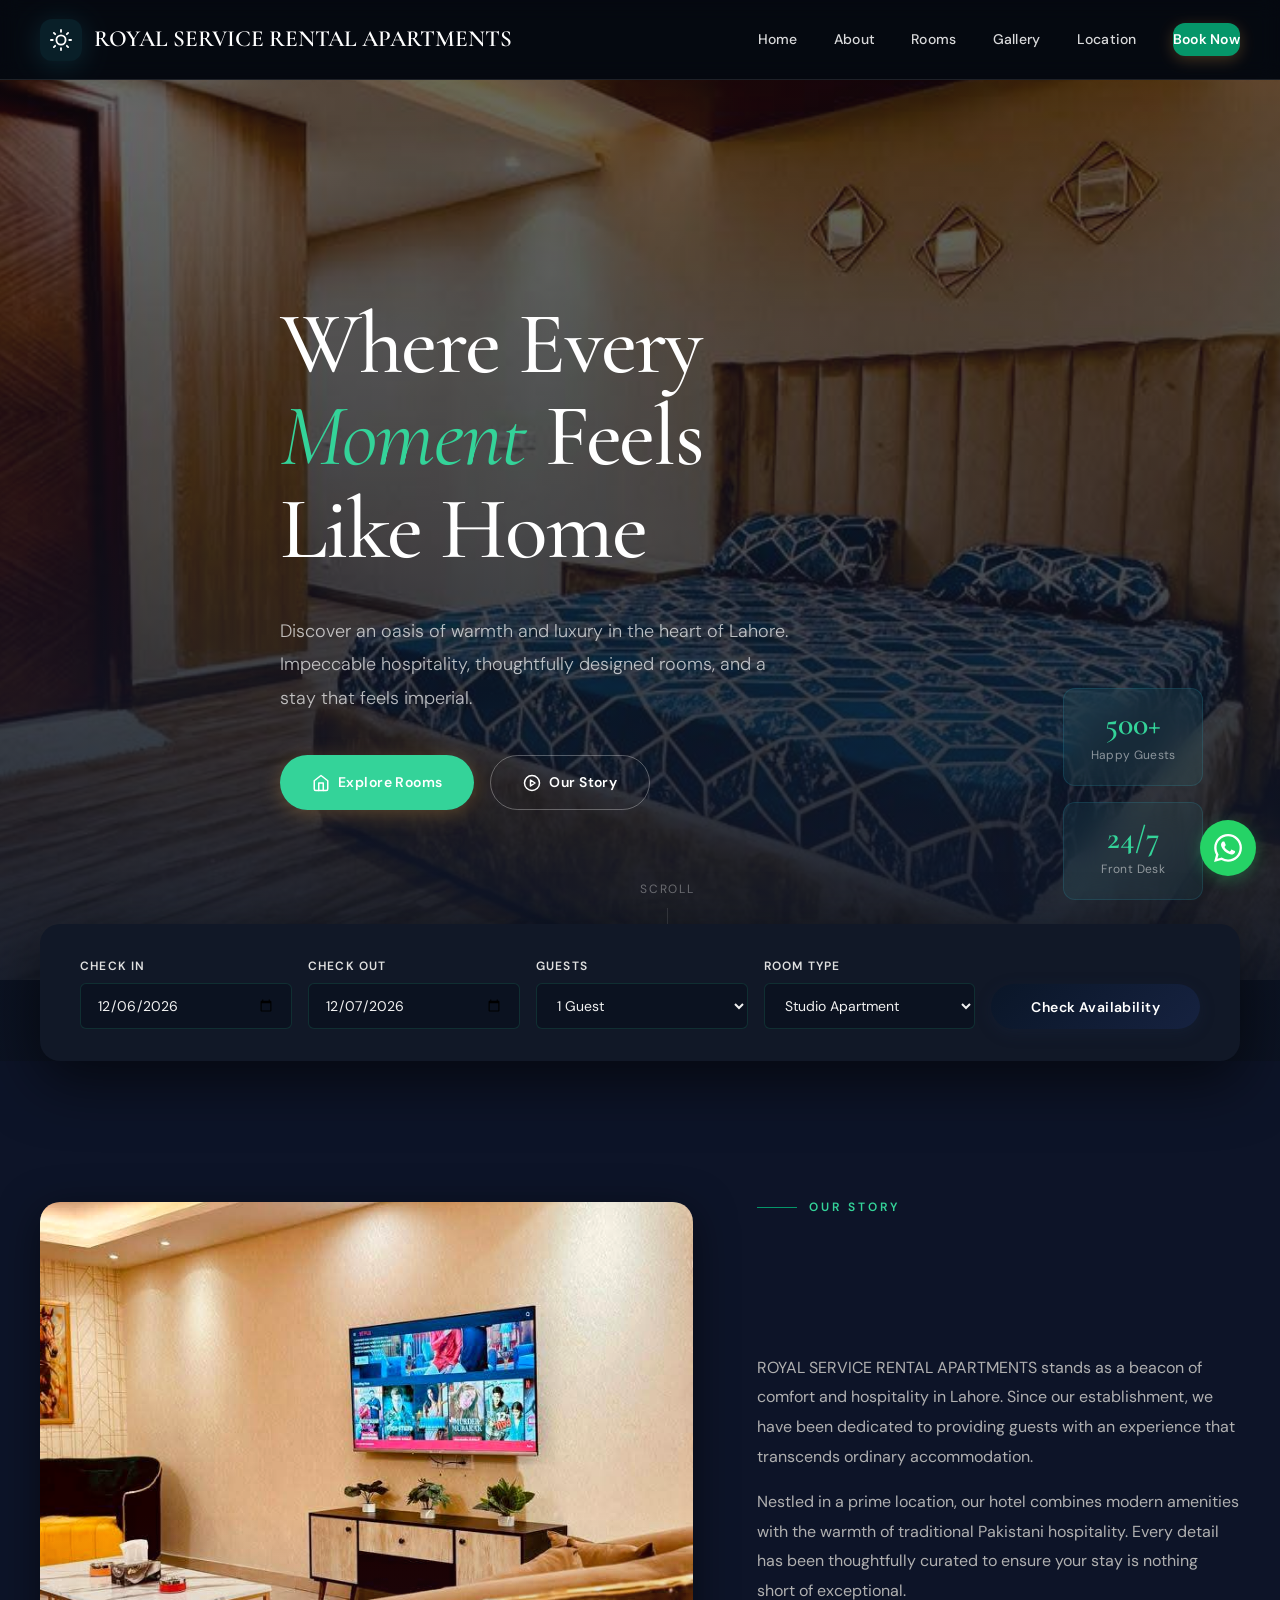
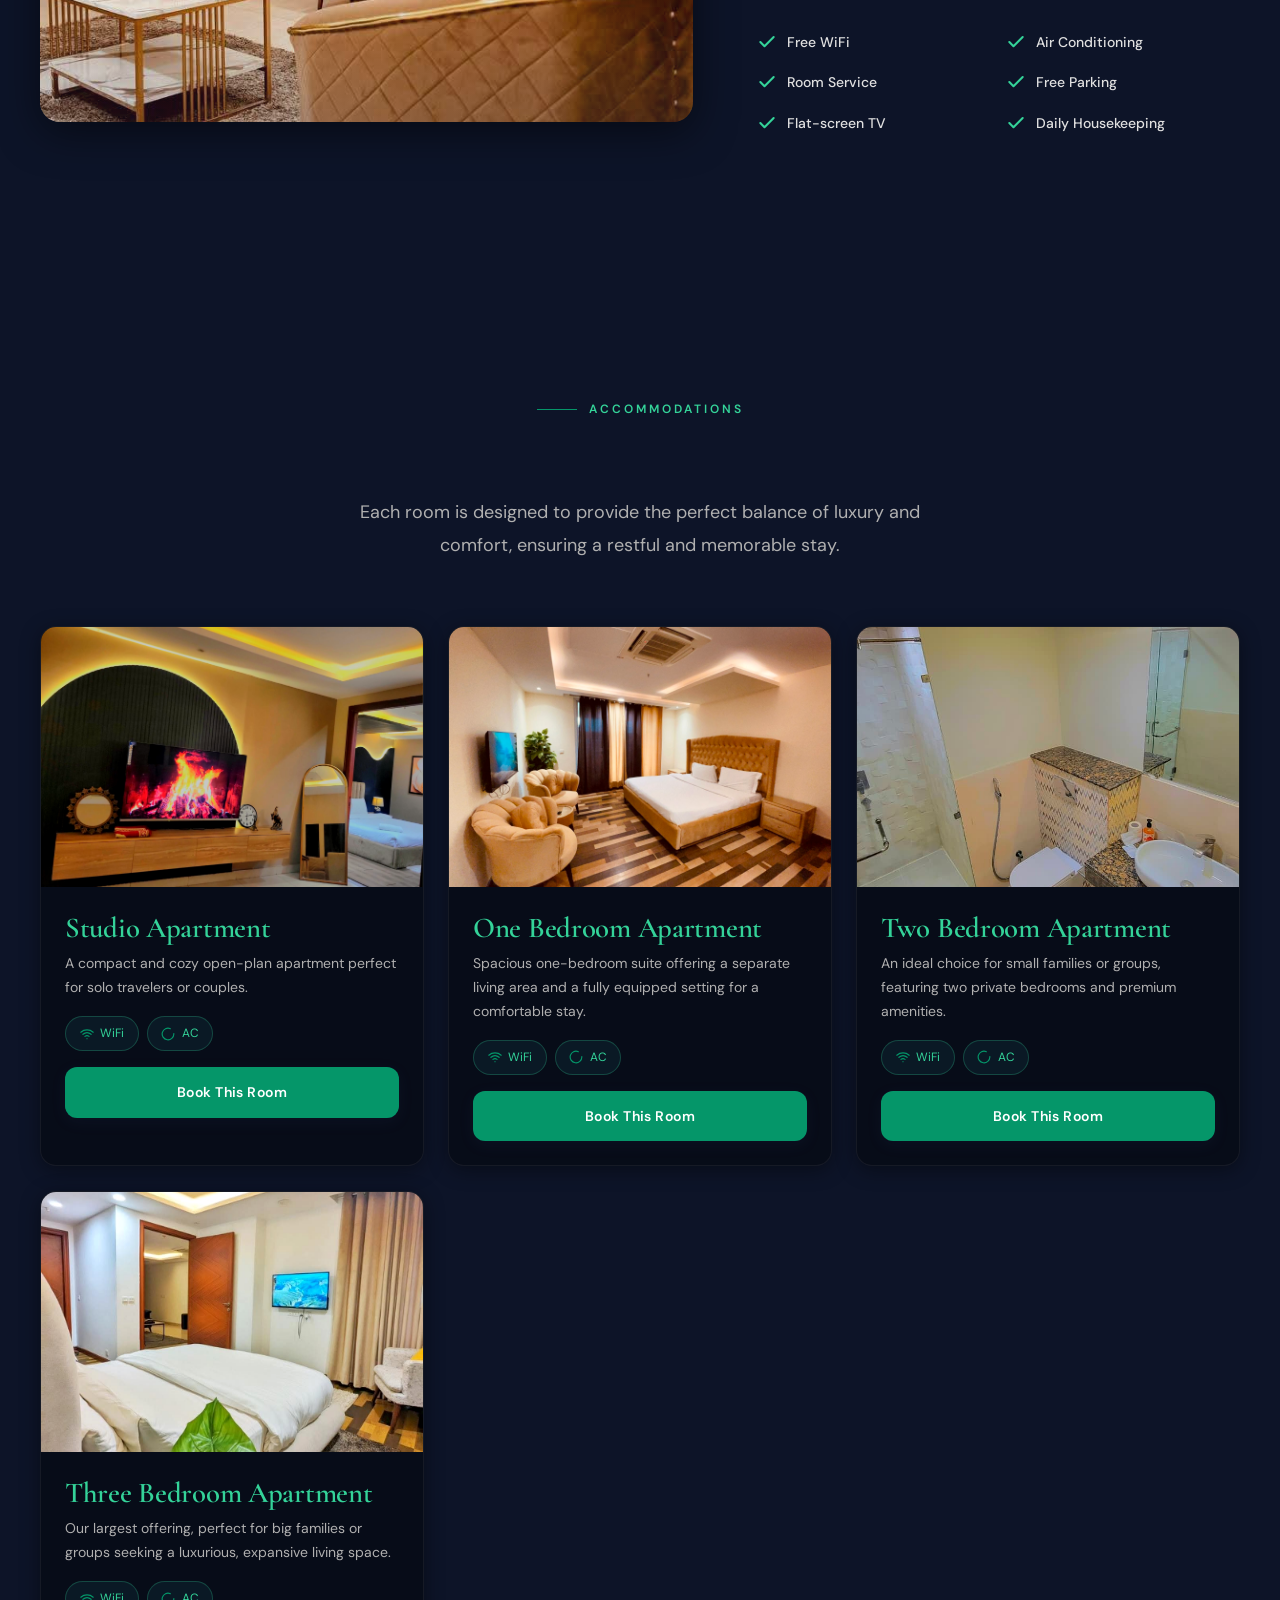
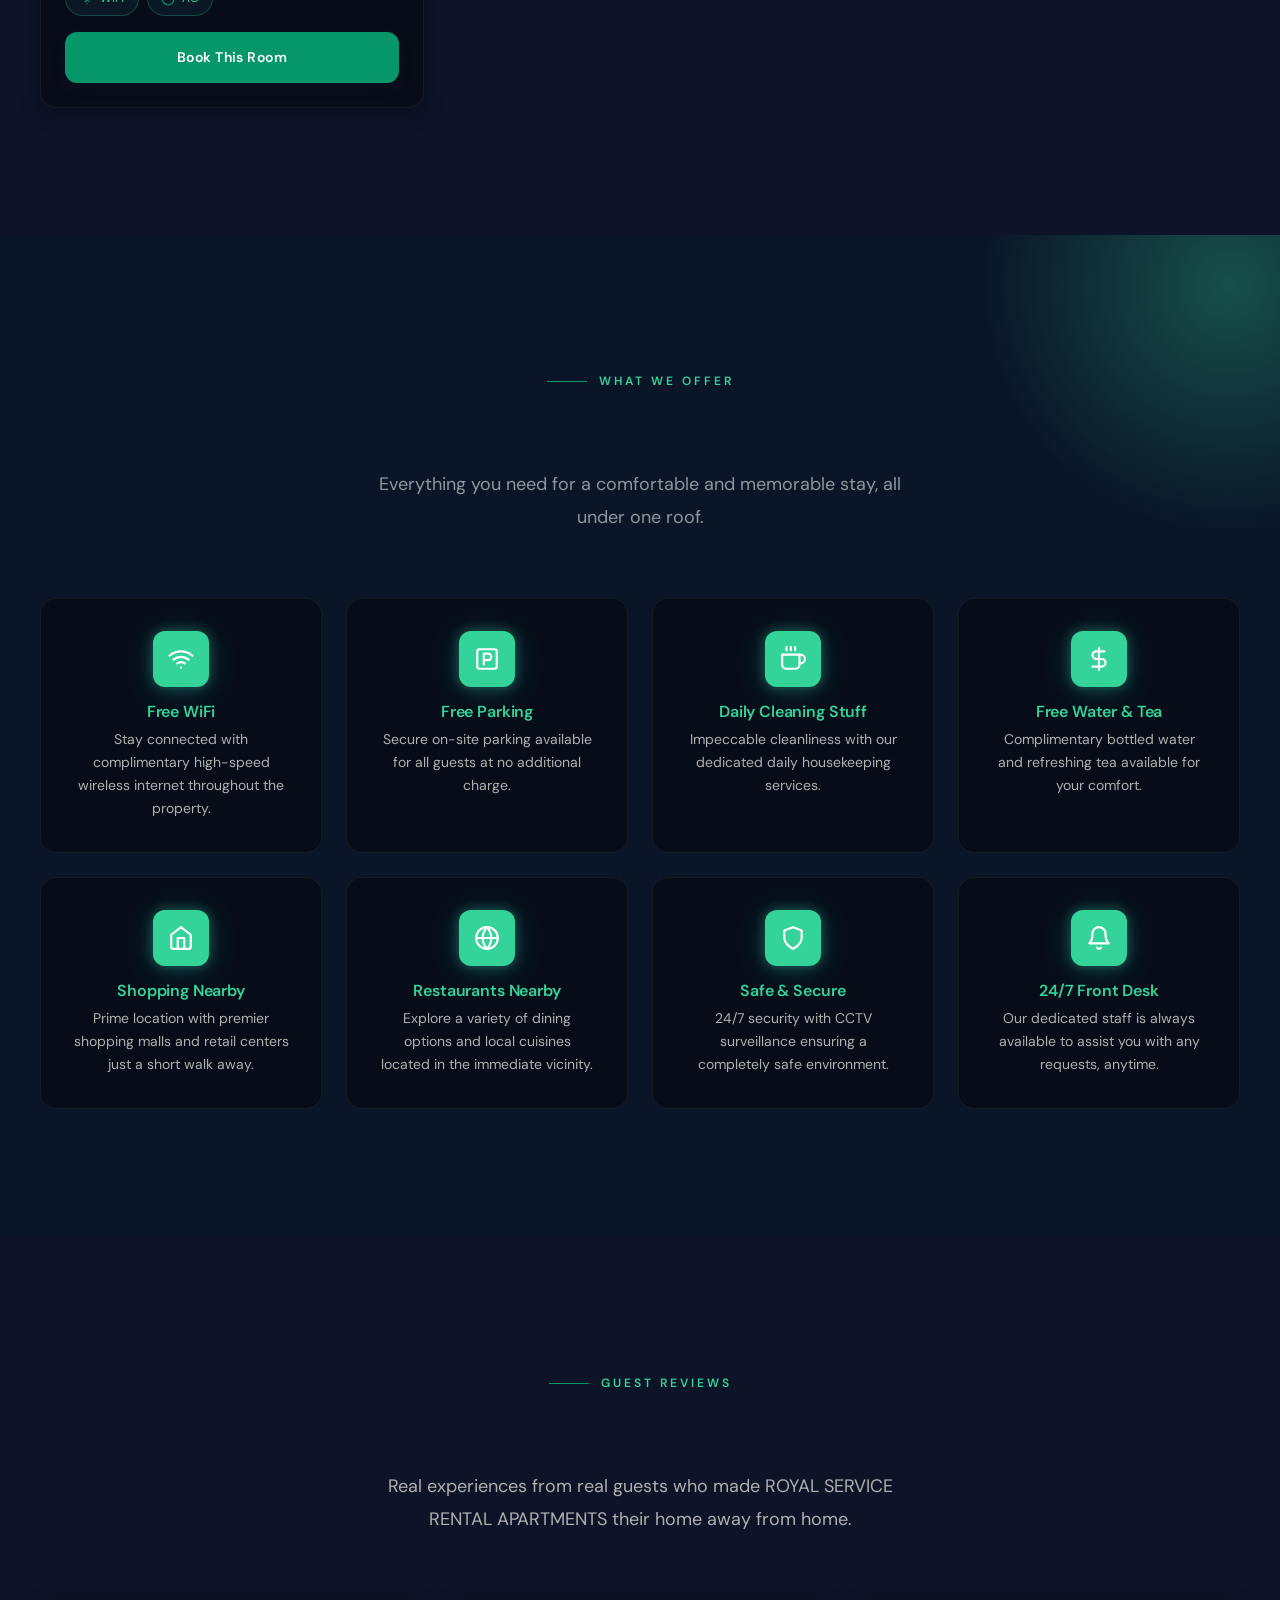
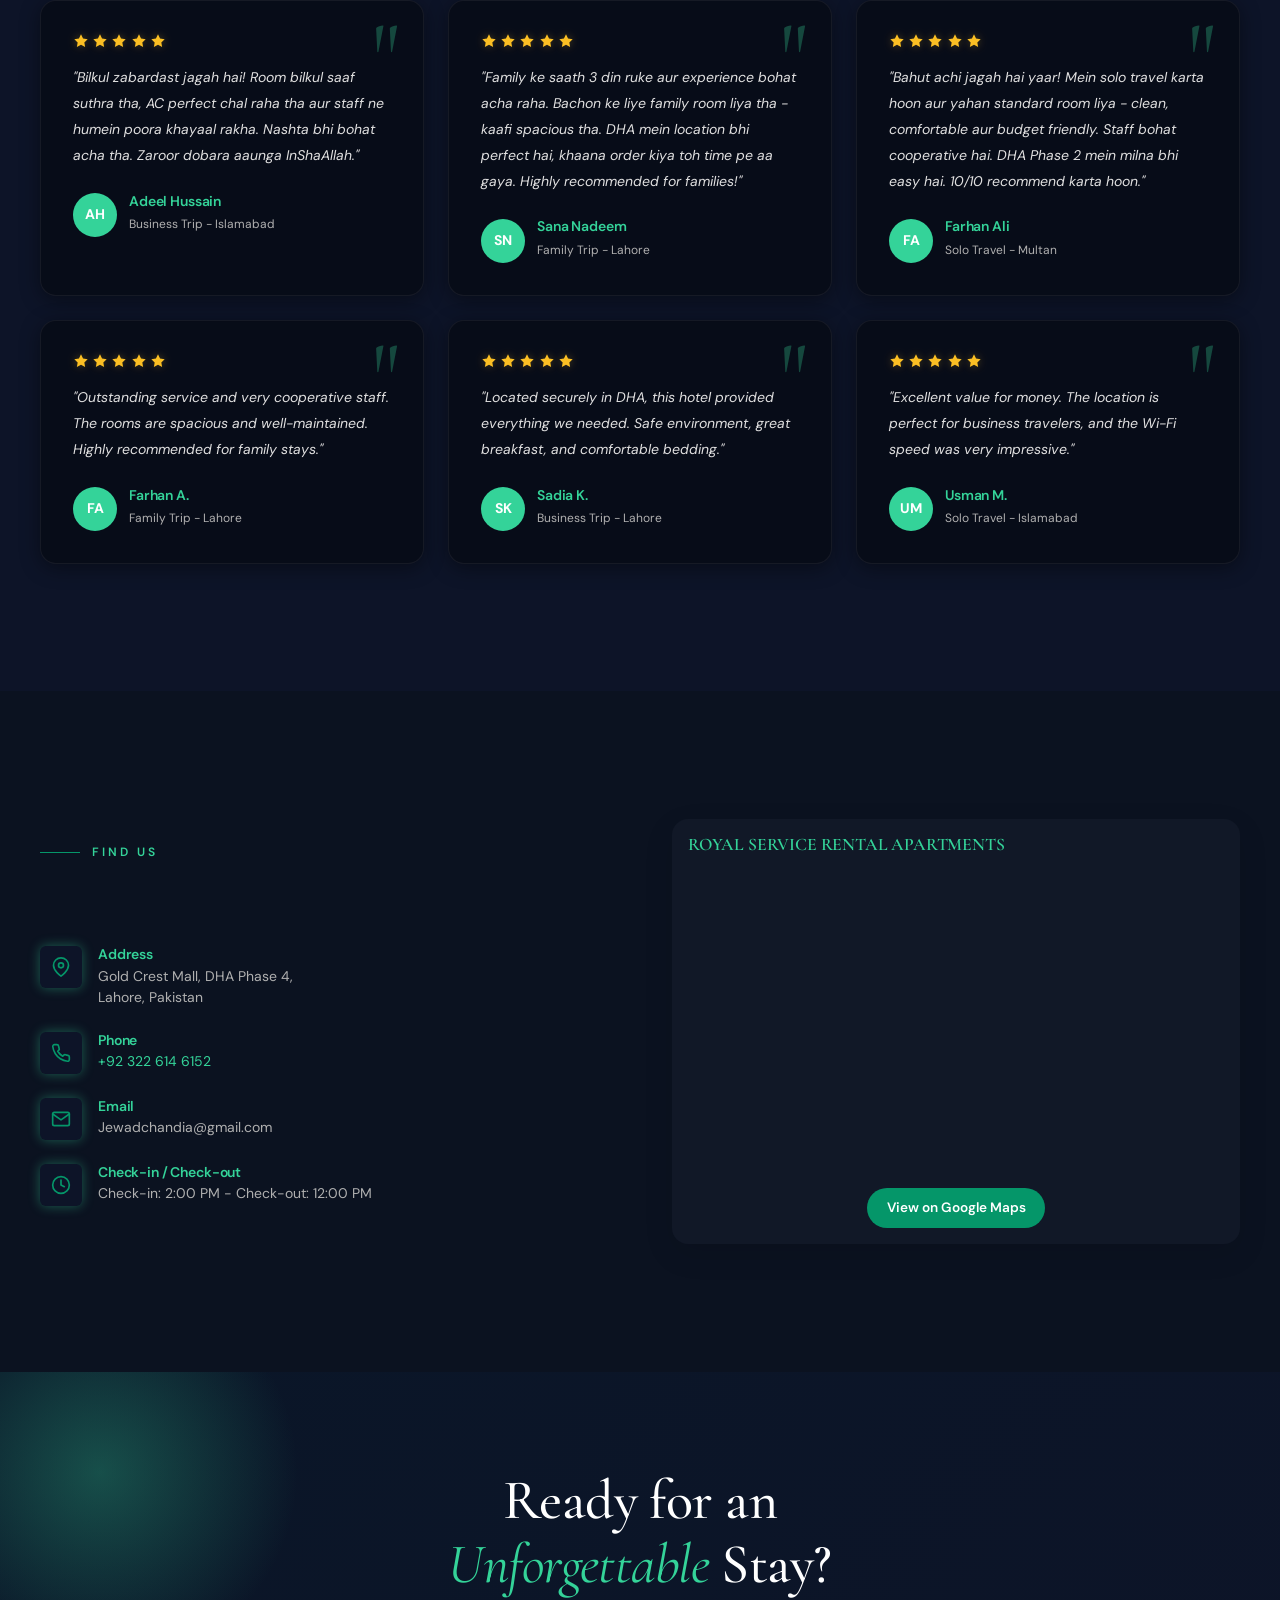
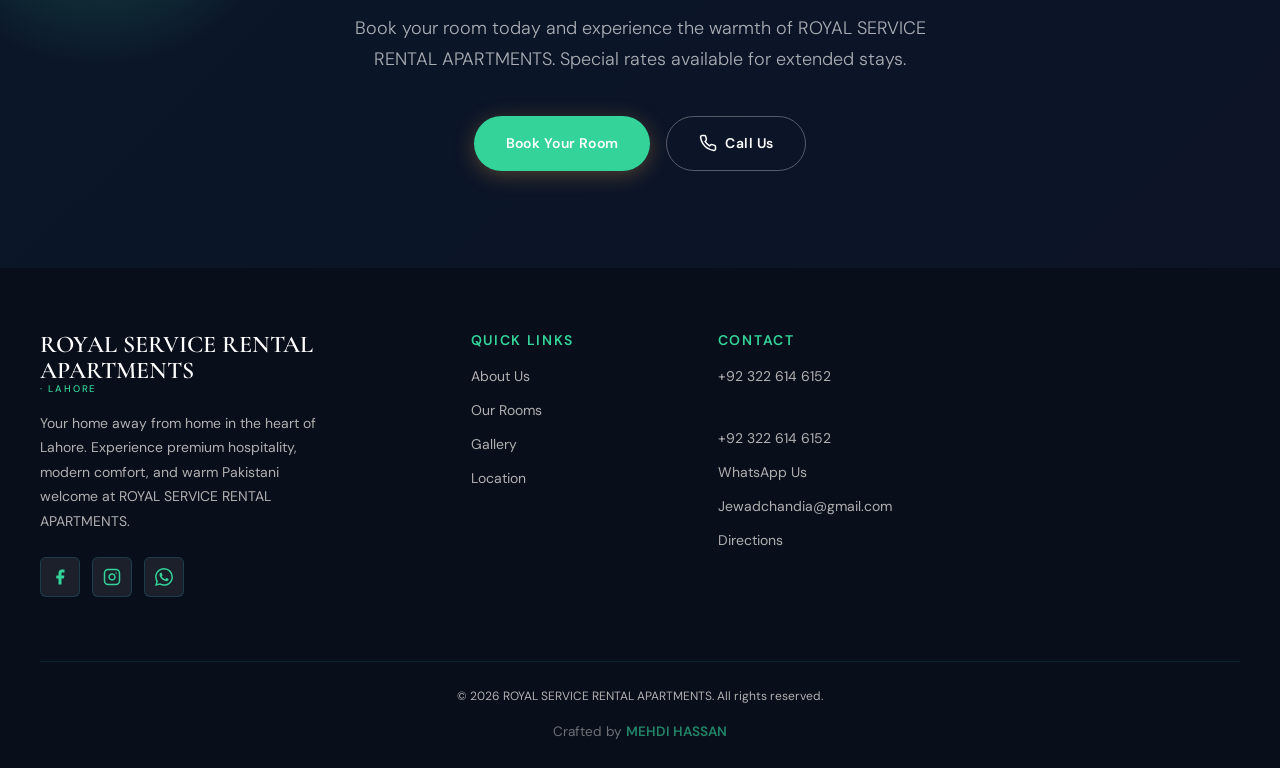
==== commit 9c68beac: "Update print statement from 'Hello' to 'Goodbye'" ====
--- a/index.html
+++ b/index.html
@@ -501,10 +501,10 @@
     // ====== Booking button ? WhatsApp ======
     document.getElementById('bookBtn').addEventListener('click', () => {
       const btn = document.getElementById('bookBtn');
-      btn.textContent = 'Redirecting to Booking.com...';
+      btn.textContent = 'Redirecting to whatsapp..';
       btn.style.background = 'linear-gradient(135deg, #059669, #047857)';
       setTimeout(() => {
-        window.open('https://www.booking.com/hotel/pk/new-imperial-dha.en-gb.html?aid=304142&label=gen173nr-10CAEoggI46AdIM1gEaLUBiAECmAEzuAEJyAER2AED6AEB-AEBiAIBqAIBuALc4cjSBsACAdICJGJjNDY1MDVhLTU1OWUtNDFlMS1iMmIxLTAzZTNhMDZhOGM0MtgCAeACAQ&sid=0e6e60c8fa1ce2ff7e6134ec76e2183d&all_sr_blocks=1339910001_418550661_0_1_0&checkin=2026-07-26&checkout=2026-07-27&dest_id=13399100&dest_type=hotel&dist=0&group_adults=1&group_children=0&hapos=1&highlighted_blocks=1339910001_418550661_0_1_0&hpos=1&matching_block_id=1339910001_418550661_0_1_0&no_rooms=1&req_adults=1&req_children=0&room1=A&sb_price_type=total&sr_order=popularity&sr_pri_blocks=1339910001_418550661_0_1_0__670000&srepoch=1784409826&srpvid=fb38966e790501fb&type=total&ucfs=1&chal_t=1784451030862&force_referer=', '_blank');
+        window.open('https://wa.me/923226146152?text=Hi%2C%20I%20would%20like%20to%20book%20a%20room%20at%20ROYAL%20SERVICE%20RENTAL%20APARTMENTS', '_blank');
         btn.textContent = 'Check Availability';
         btn.style.background = '';
       }, 800);
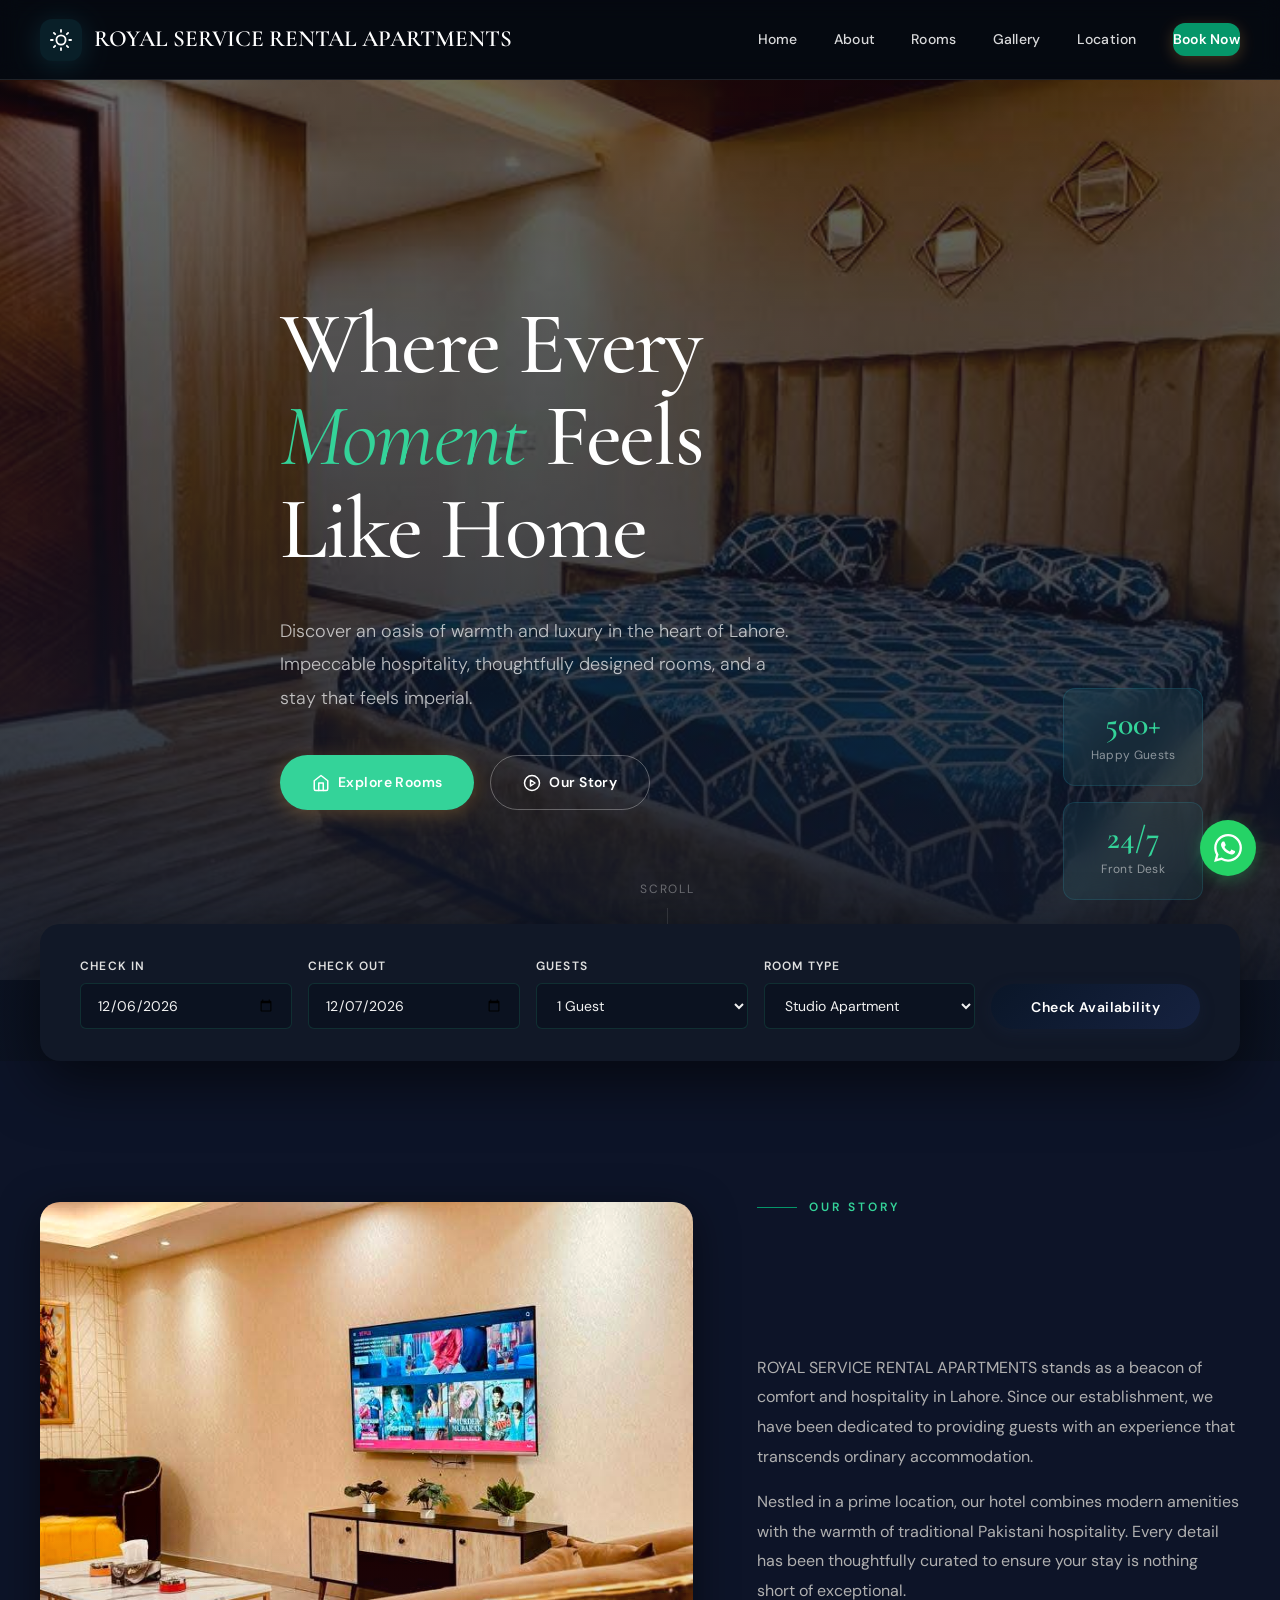
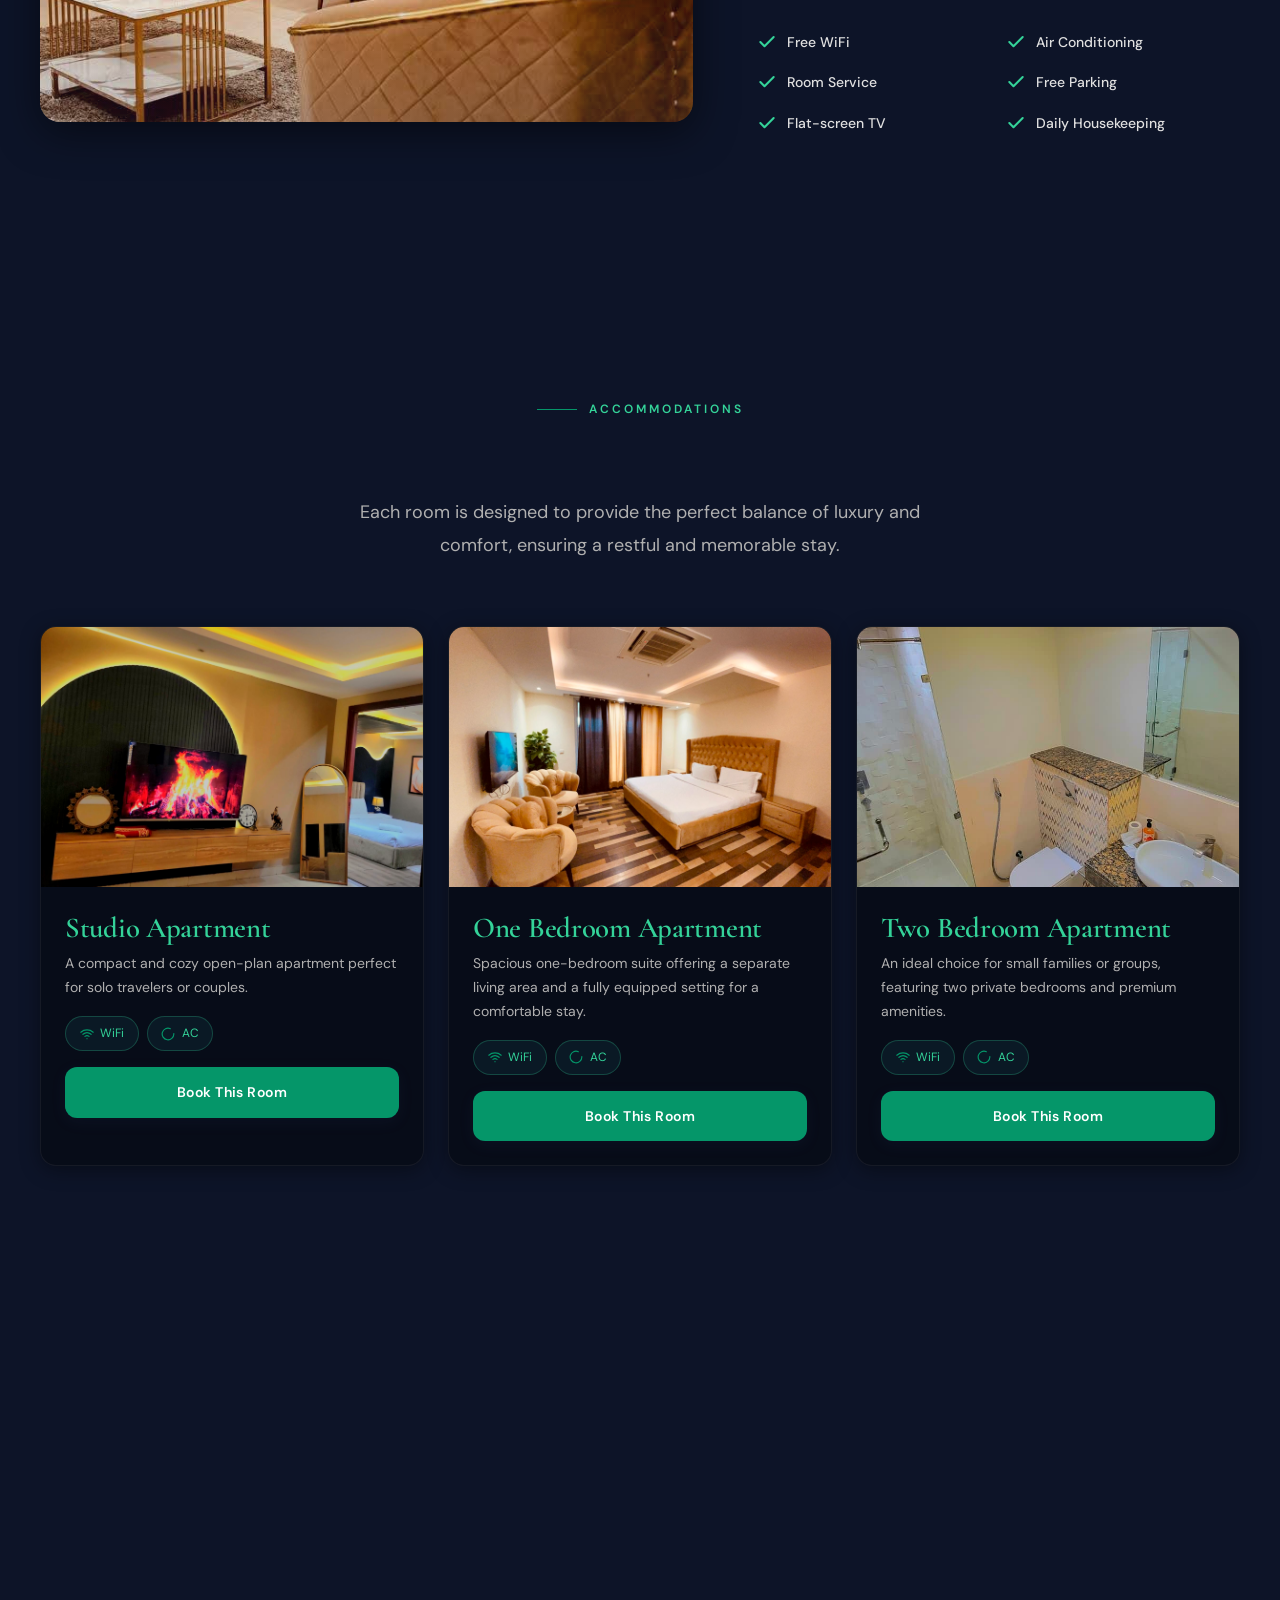
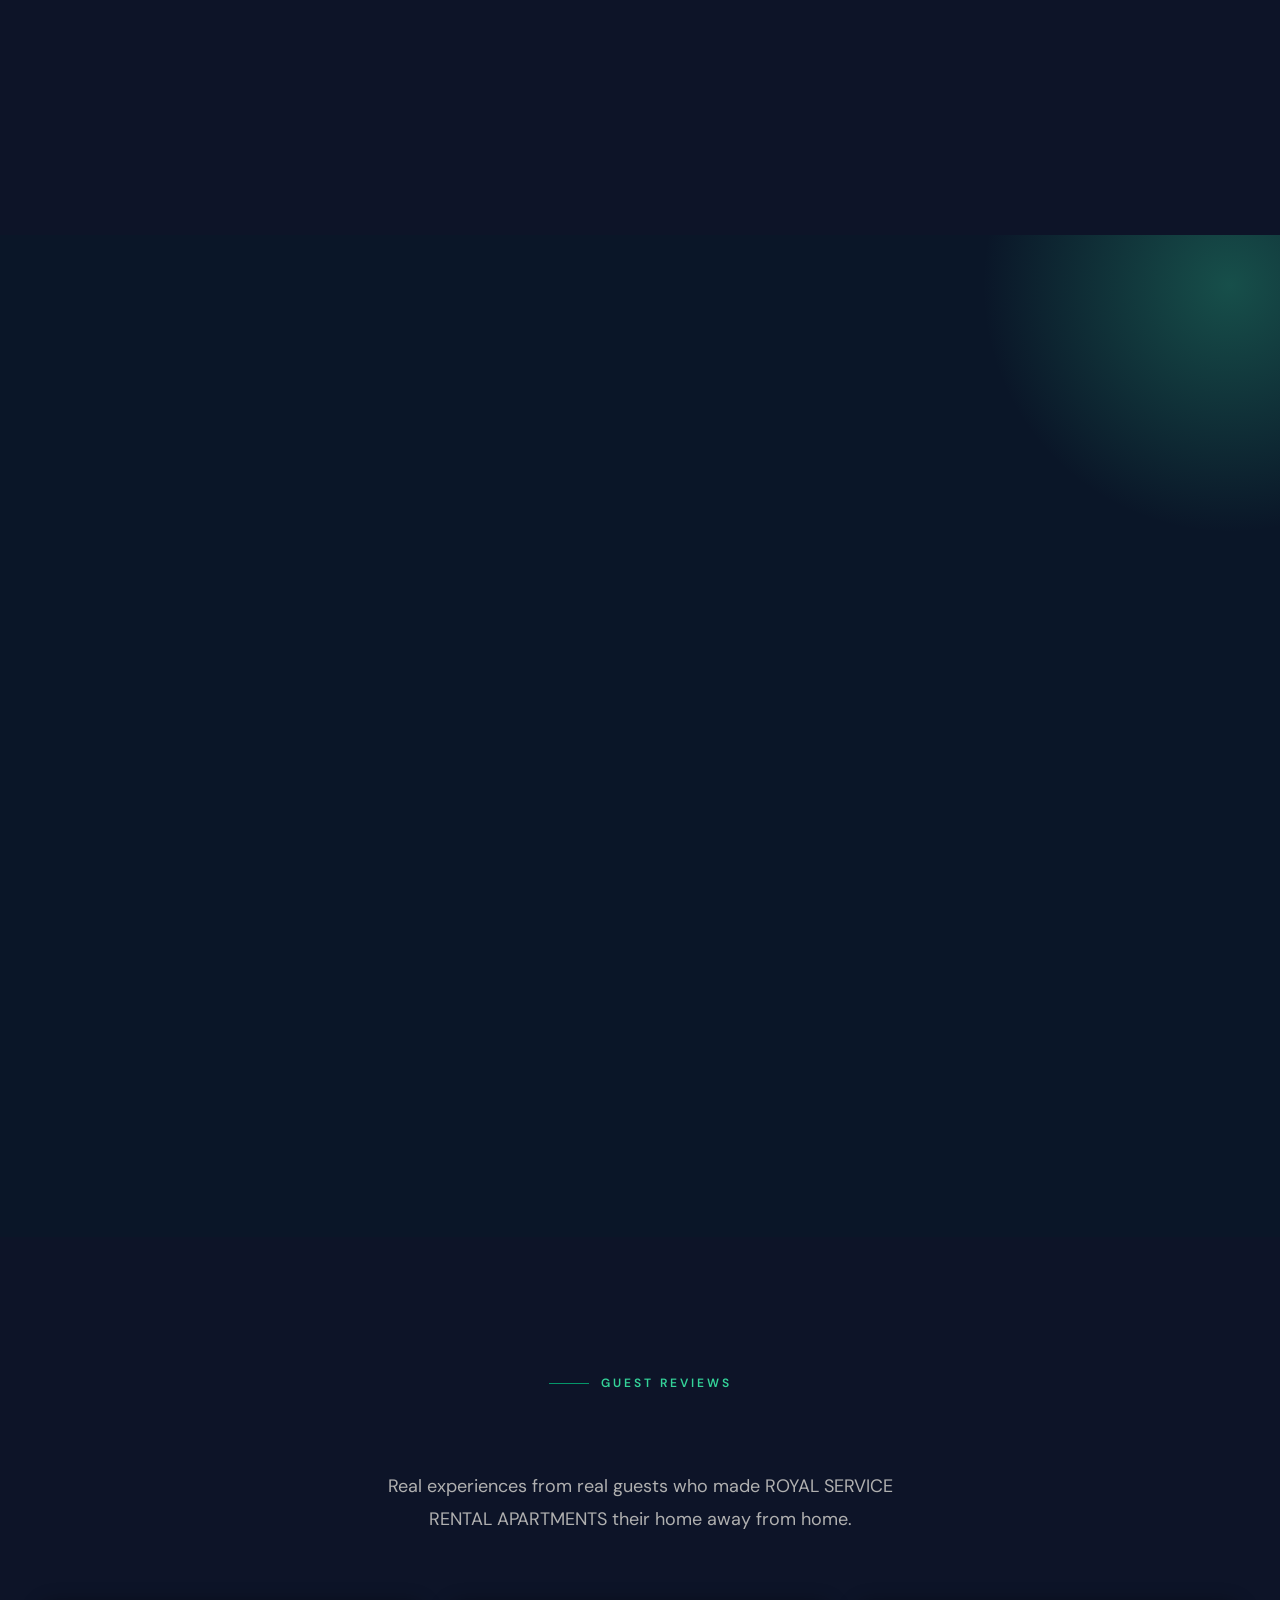
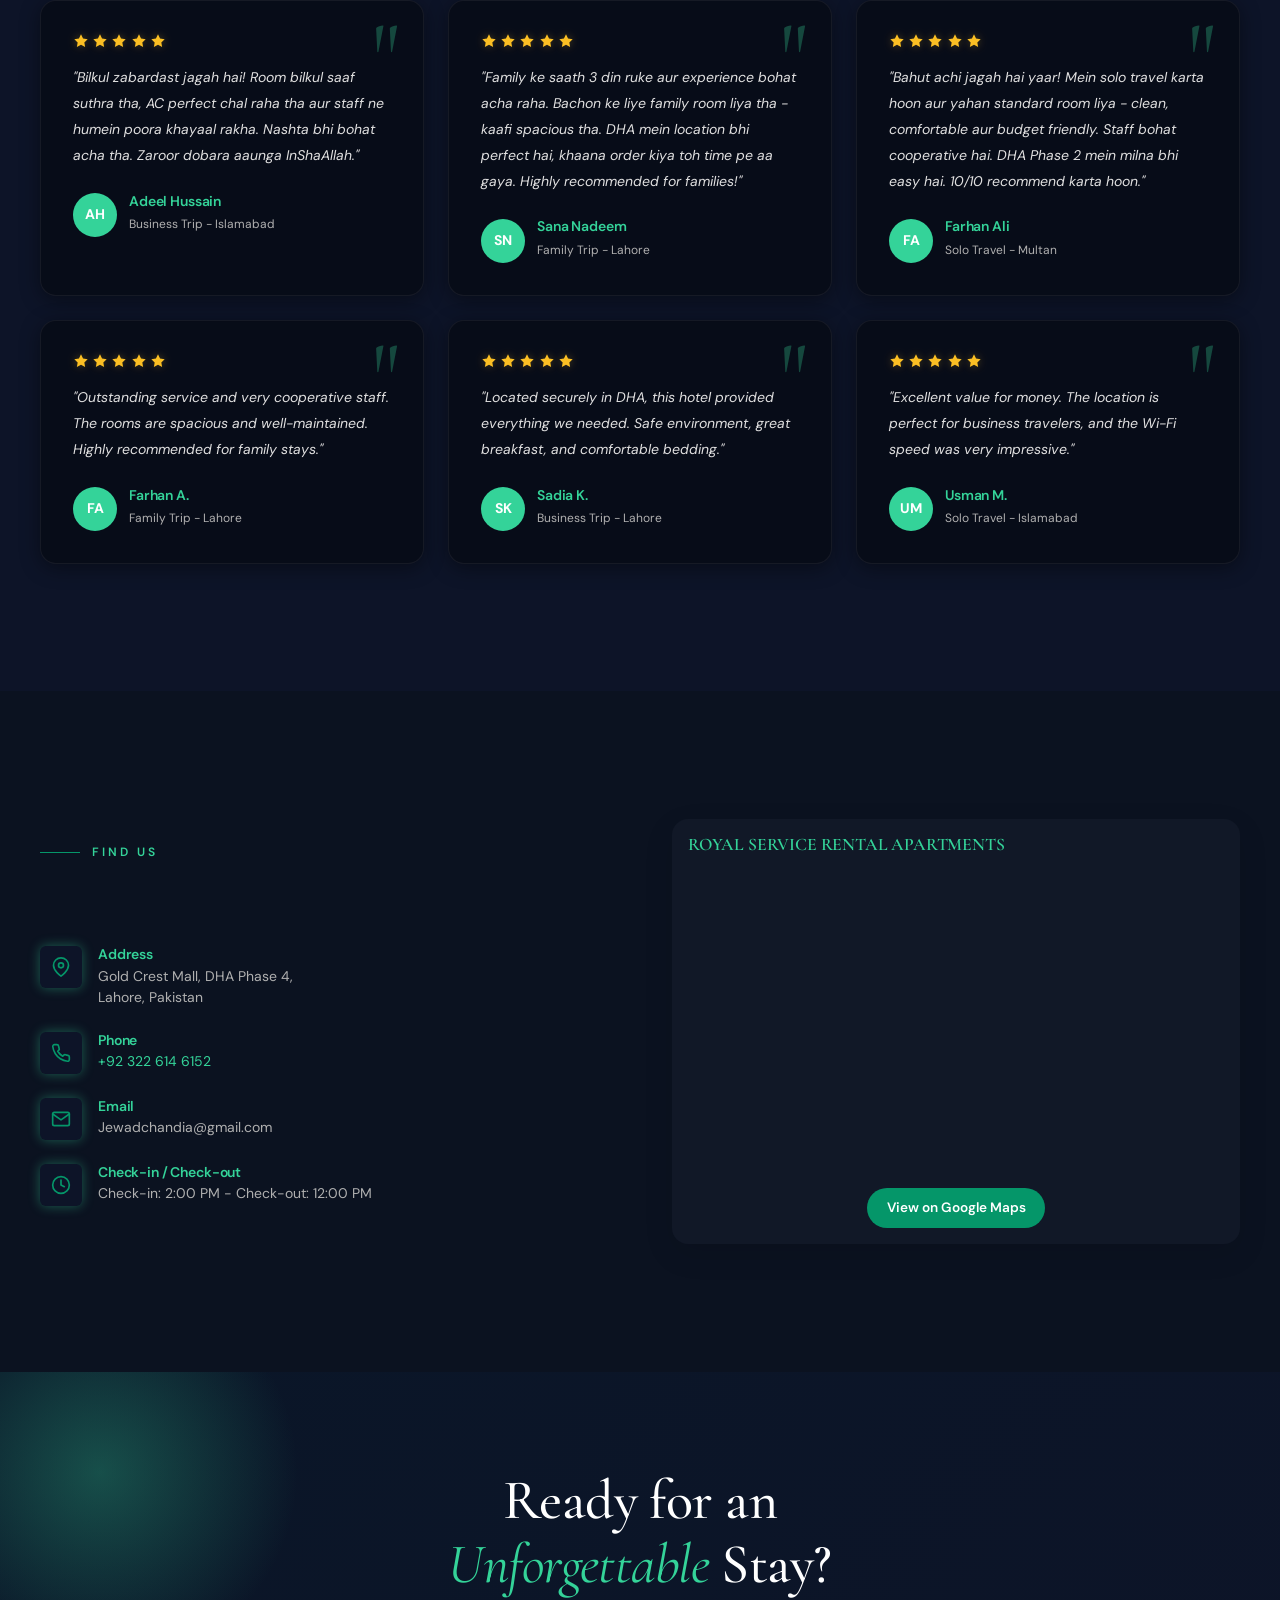
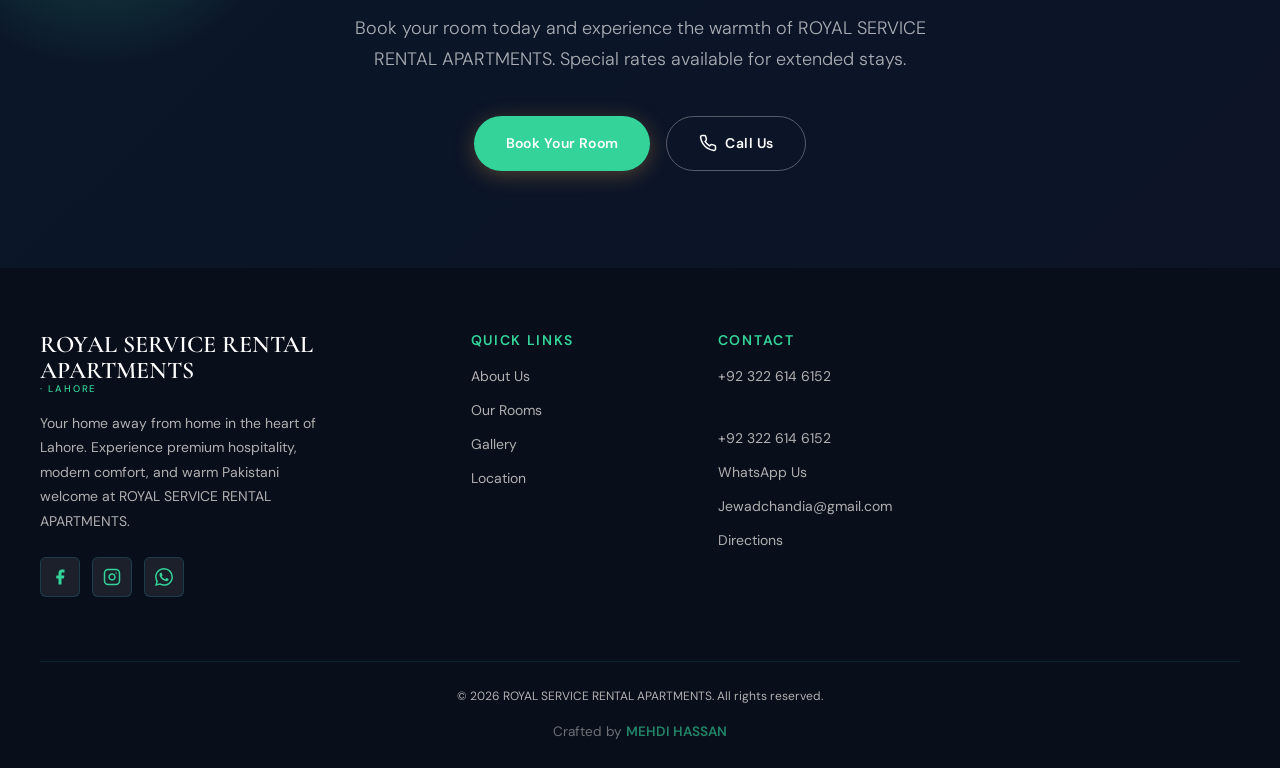
==== commit 76fc945c: "Update index.html" ====
--- a/index.html
+++ b/index.html
@@ -193,7 +193,7 @@
         </div>
         <div class="room-card anim-card hover-scale hover-glow">
           <div class="room-card-img">
-            <img src="images/IMG-20260724-WA0053.jpg" alt="Three Bedroom Apartment" width="700" height="467" loading="lazy" />
+            <img src="images/IMG-20260724-WA0065.jpg" alt="Three Bedroom Apartment" width="700" height="467" loading="lazy" />
           </div>
           <div class="room-card-body">
             <h3>Three Bedroom Apartment</h3>
@@ -334,8 +334,8 @@
           <div class="nav-logo-text">ROYAL SERVICE RENTAL APARTMENTS<span> · Lahore</span></div>
           <p>Your home away from home in the heart of Lahore. Experience premium hospitality, modern comfort, and warm Pakistani welcome at ROYAL SERVICE RENTAL APARTMENTS.</p>
           <div class="footer-socials">
-            <a href="https://www.facebook.com/share/192G5pyxNk/" target="_blank" class="footer-social-link" aria-label="Facebook"><svg viewBox="0 0 24 24"><path d="M18 2h-3a5 5 0 0 0-5 5v3H7v4h3v8h4v-8h3l1-4h-4V7a1 1 0 0 1 1-1h3z"/></svg></a>
-            <a href="https://www.instagram.com/royalservicerentalapartments?igsh=MXAzZzg5dzU3bjR1cg==" target="_blank" class="footer-social-link" aria-label="Instagram"><svg viewBox="0 0 24 24"><rect x="2" y="2" width="20" height="20" rx="5" ry="5" fill="none" stroke="currentColor" stroke-width="2"/><path d="M16 11.37A4 4 0 1 1 12.63 8 4 4 0 0 1 16 11.37z" fill="none" stroke="currentColor" stroke-width="2"/><line x1="17.5" y1="6.5" x2="17.51" y2="6.5" stroke="currentColor" stroke-width="2" stroke-linecap="round"/></svg></a>
+            <a href="https://www.facebook.com/share/1KU1iF8JU4/" target="_blank" class="footer-social-link" aria-label="Facebook"><svg viewBox="0 0 24 24"><path d="M18 2h-3a5 5 0 0 0-5 5v3H7v4h3v8h4v-8h3l1-4h-4V7a1 1 0 0 1 1-1h3z"/></svg></a>
+            <a href="https://www.instagram.com/dha.lahore.luxury.apartments?igsh=MXA4dTl2NnV3anpreA==" target="_blank" class="footer-social-link" aria-label="Instagram"><svg viewBox="0 0 24 24"><rect x="2" y="2" width="20" height="20" rx="5" ry="5" fill="none" stroke="currentColor" stroke-width="2"/><path d="M16 11.37A4 4 0 1 1 12.63 8 4 4 0 0 1 16 11.37z" fill="none" stroke="currentColor" stroke-width="2"/><line x1="17.5" y1="6.5" x2="17.51" y2="6.5" stroke="currentColor" stroke-width="2" stroke-linecap="round"/></svg></a>
             <a href="https://wa.me/923226146152" target="_blank" class="footer-social-link" aria-label="WhatsApp"><svg viewBox="0 0 24 24"><path d="M17.472 14.382c-.297-.149-1.758-.867-2.03-.967-.273-.099-.471-.148-.67.15-.194.797-.767.966-.94 1.164-.173.199-.344.723-.644.075-.297-.15-1.255-.463-2.39-1.475-.883-.788-1.48-1.761-1.653-2.059-.173-.297-.018-.458.13-.606.134-.133.298-.347.446-.52.149-.174.198-.298.298-.497.099-.198.05-.371-.025-.52-.075-.149-.669-1.612-.916-2.207-.242-.579-.487-.5-.669-.51-.173-.008-.371-.01-.57-.01-.198 0-.52.074-.792.372-.272.297-1.04 1.016-1.04 2.479 0 1.462 1.065 2.875 1.213 3.074.149.198 2.096 3.2 5.077 4.487.709.306 1.262.489 1.694.625.712.227 1.36.195 1.871.118.571-.085 1.758-.719 2.006-1.413.248-.694.248-1.289.173-1.413-.074-.124-.272-.198-.57-.347m-5.421 7.403h-.004a9.87 9.87 0 01-5.031-1.378l-.361-.214-3.741.982.998-3.648-.235-.374a9.86 9.86 0 01-1.51-5.26c.001-5.45 4.436-9.884 9.888-9.884 2.64 0 5.122 1.03 6.988 2.898a9.825 9.825 0 012.893 6.994c-.003 5.45-4.437 9.884-9.885 9.884m8.413-18.297A11.815 11.815 0 0012.05 0C5.495 0 .16 5.335.157 11.892c0 2.096.547 4.142 1.588 5.945L.057 24l6.305-1.654a11.882 11.882 0 005.683 1.448h.005c6.554 0 11.89-5.335 11.893-11.893a11.821 11.821 0 00-3.48-8.413z"/></svg></a>
           </div>
         </div>
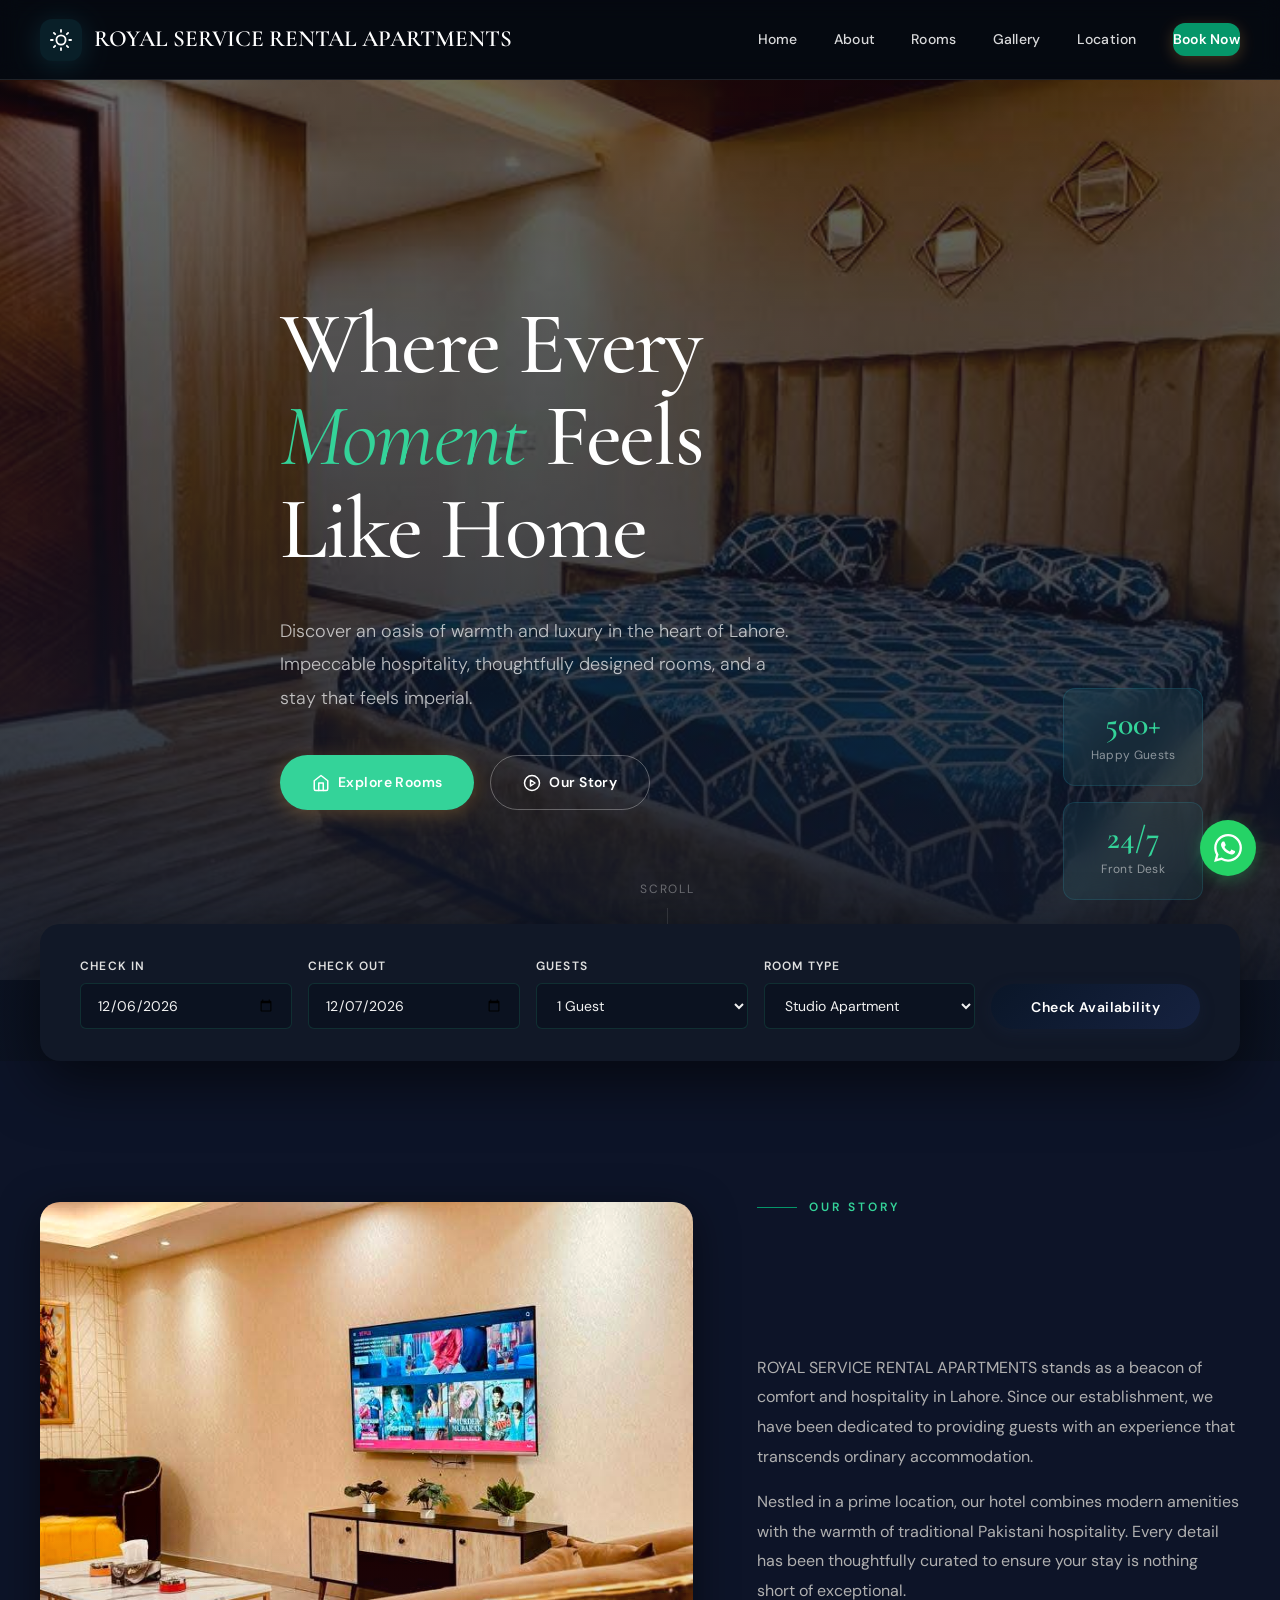
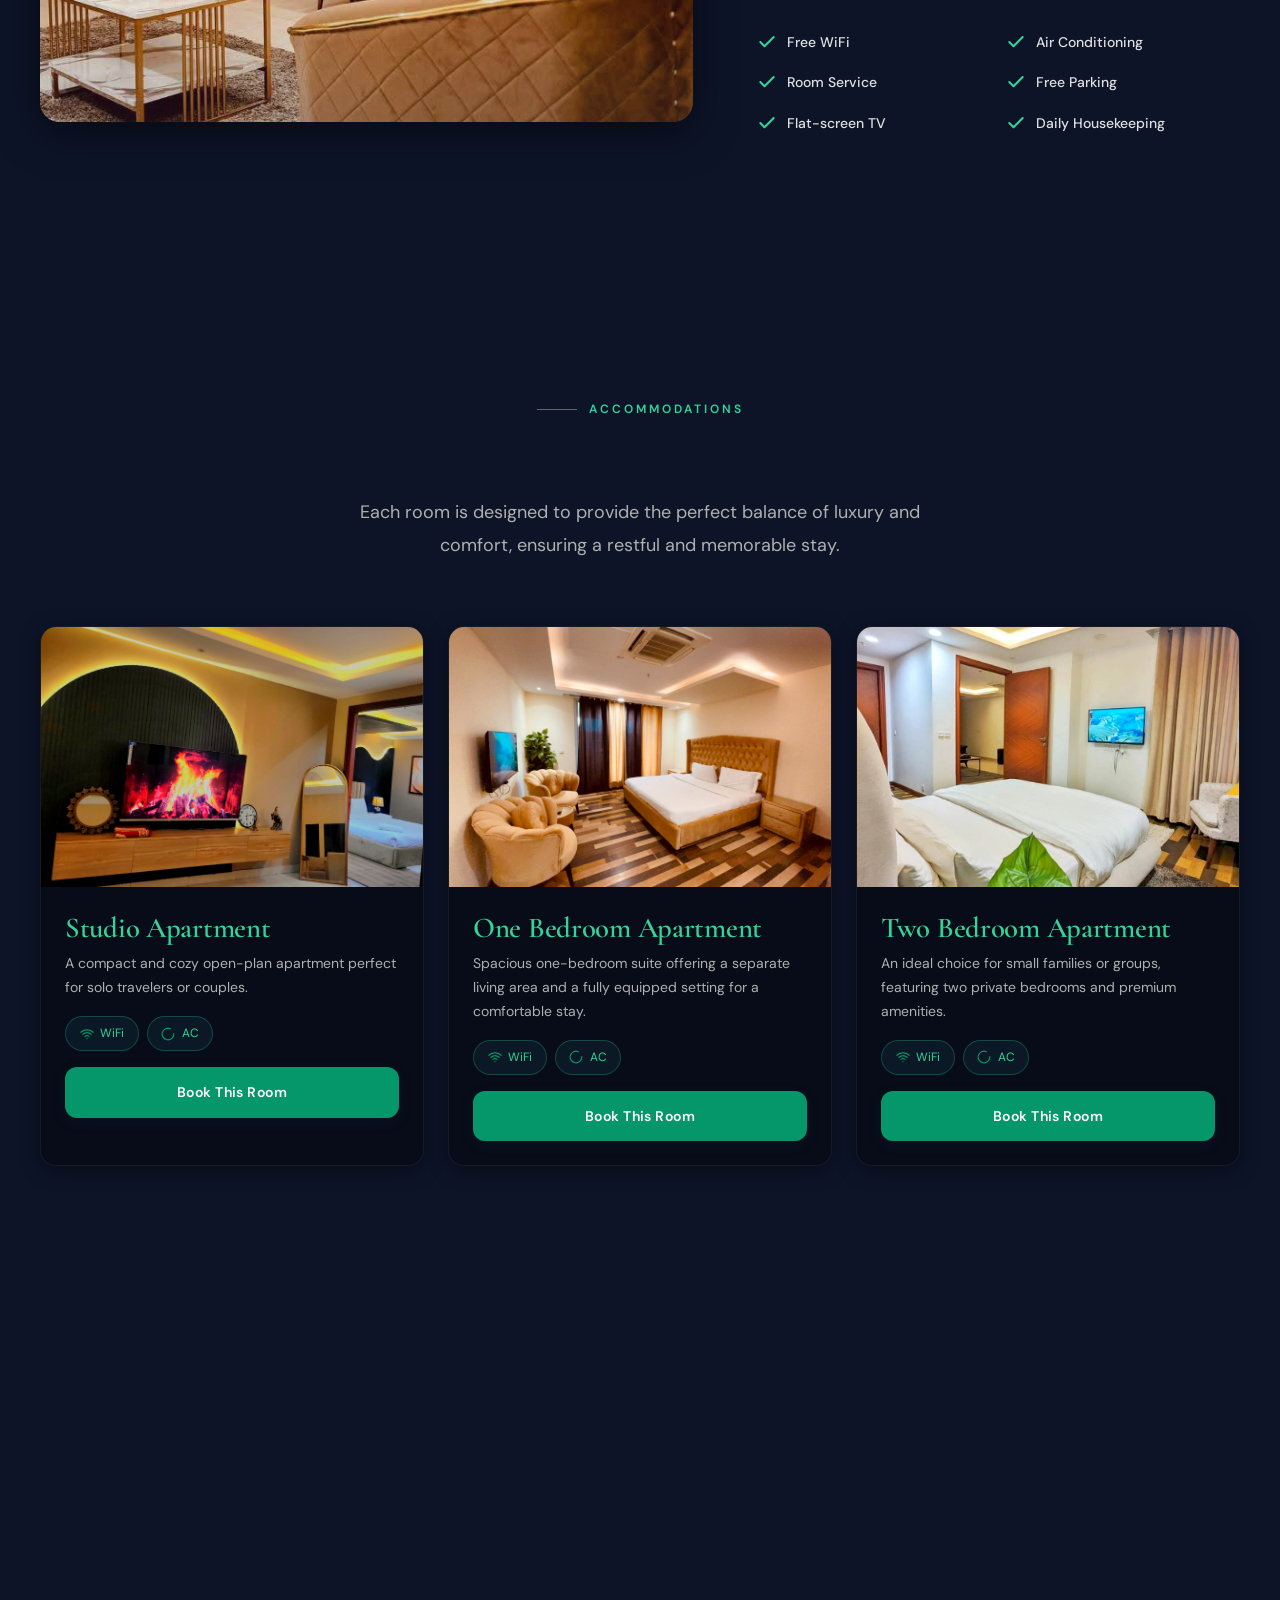
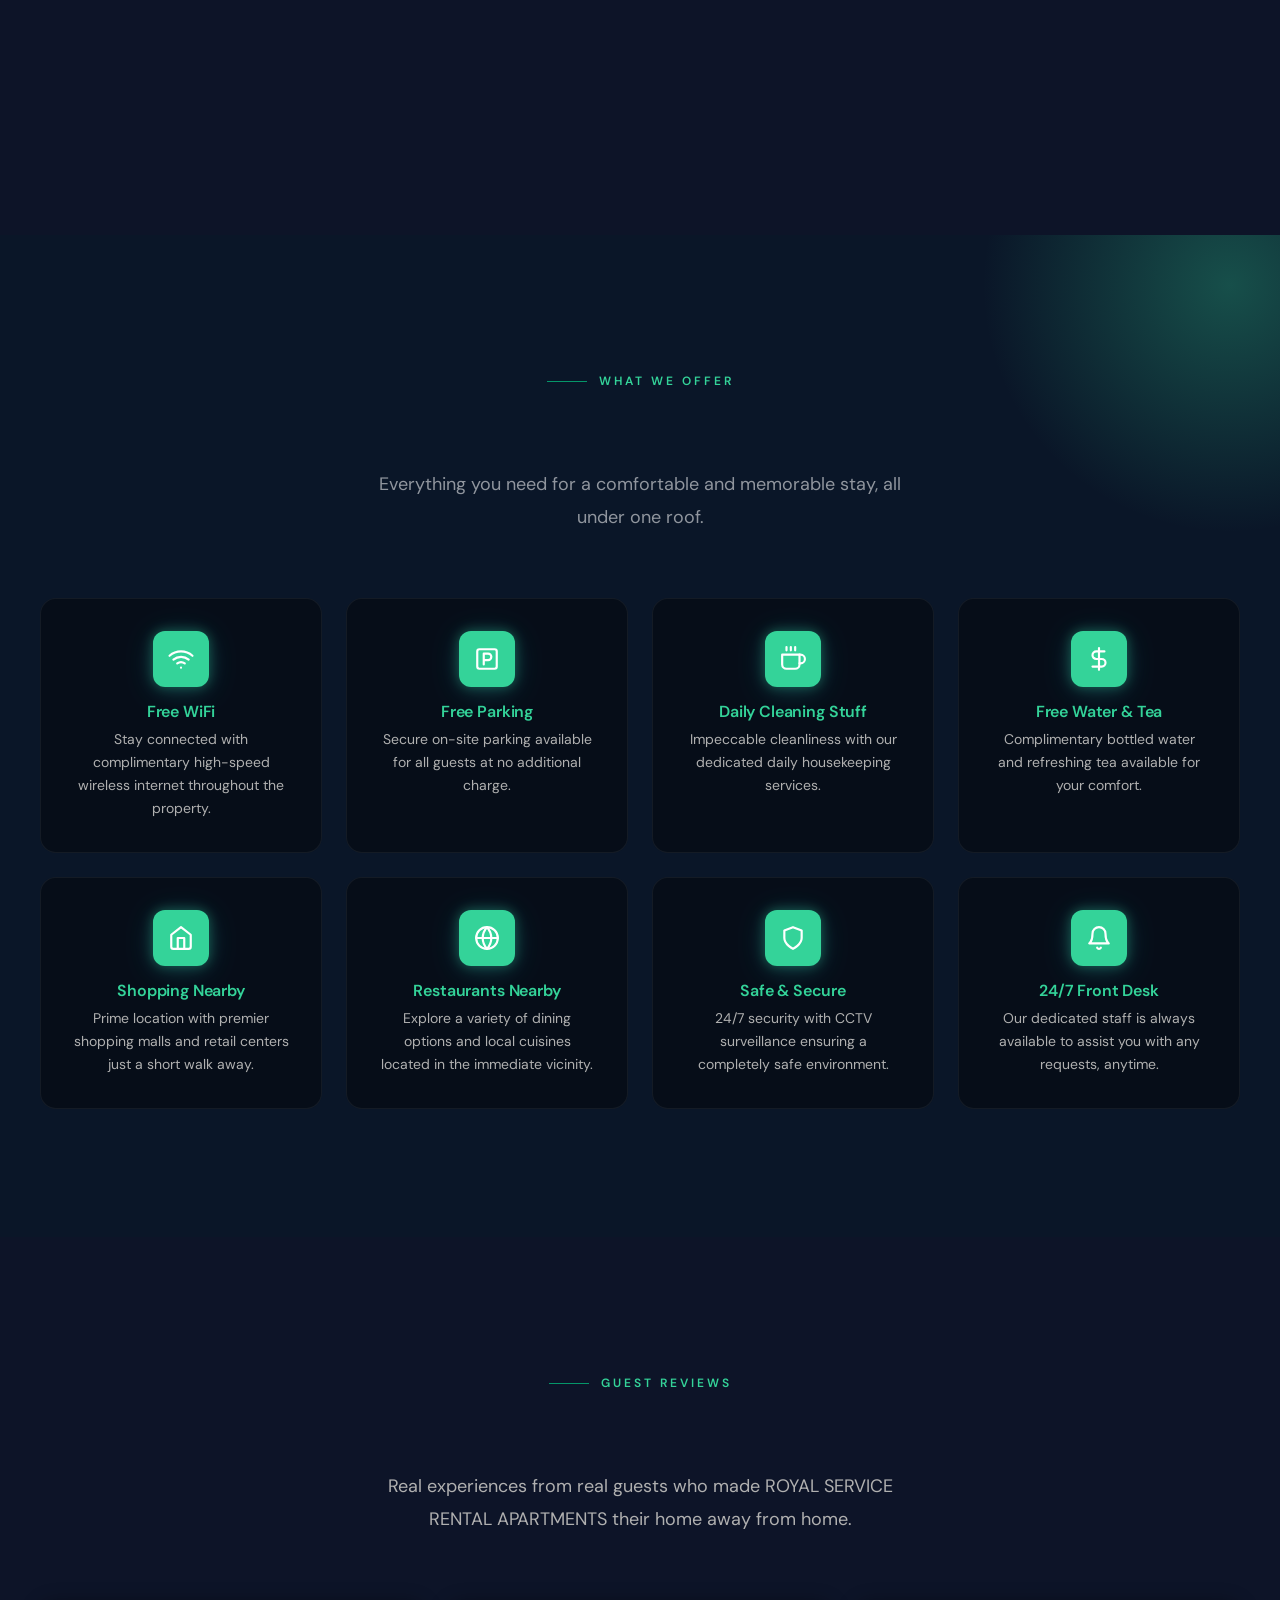
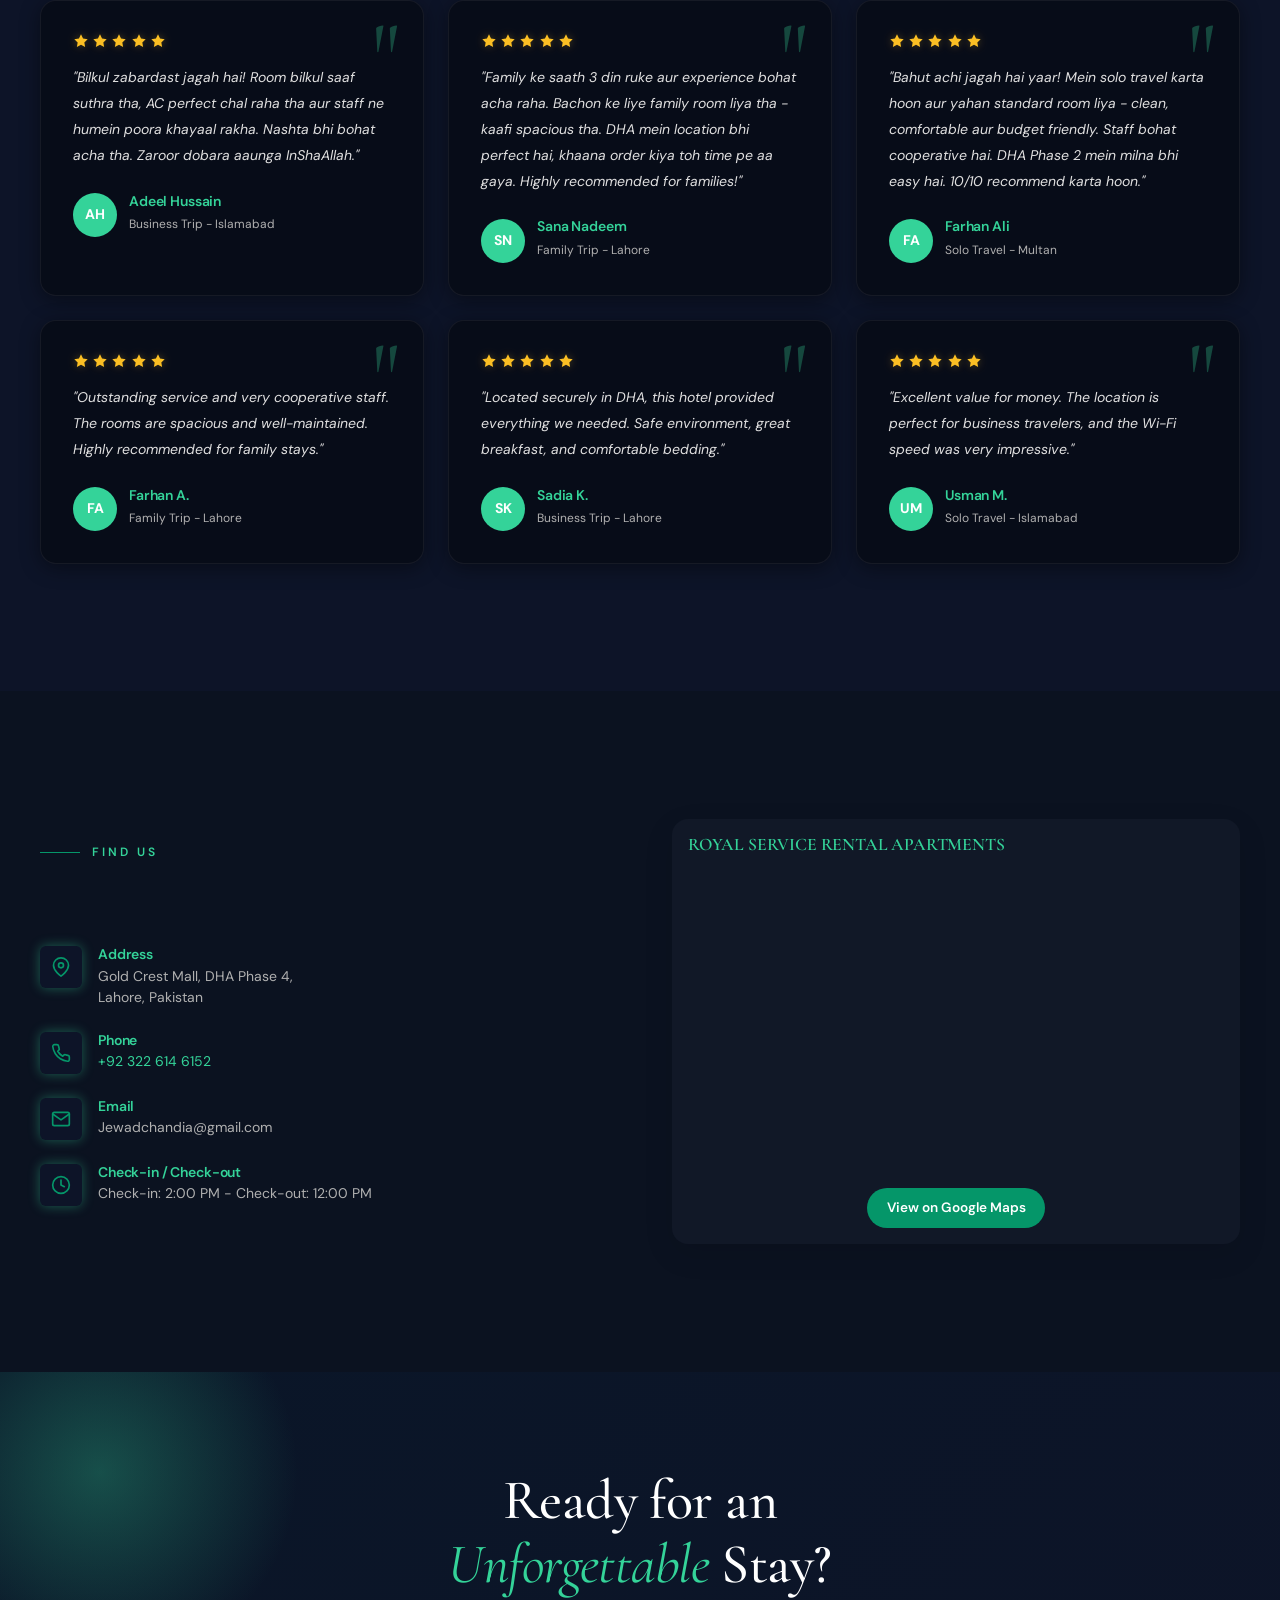
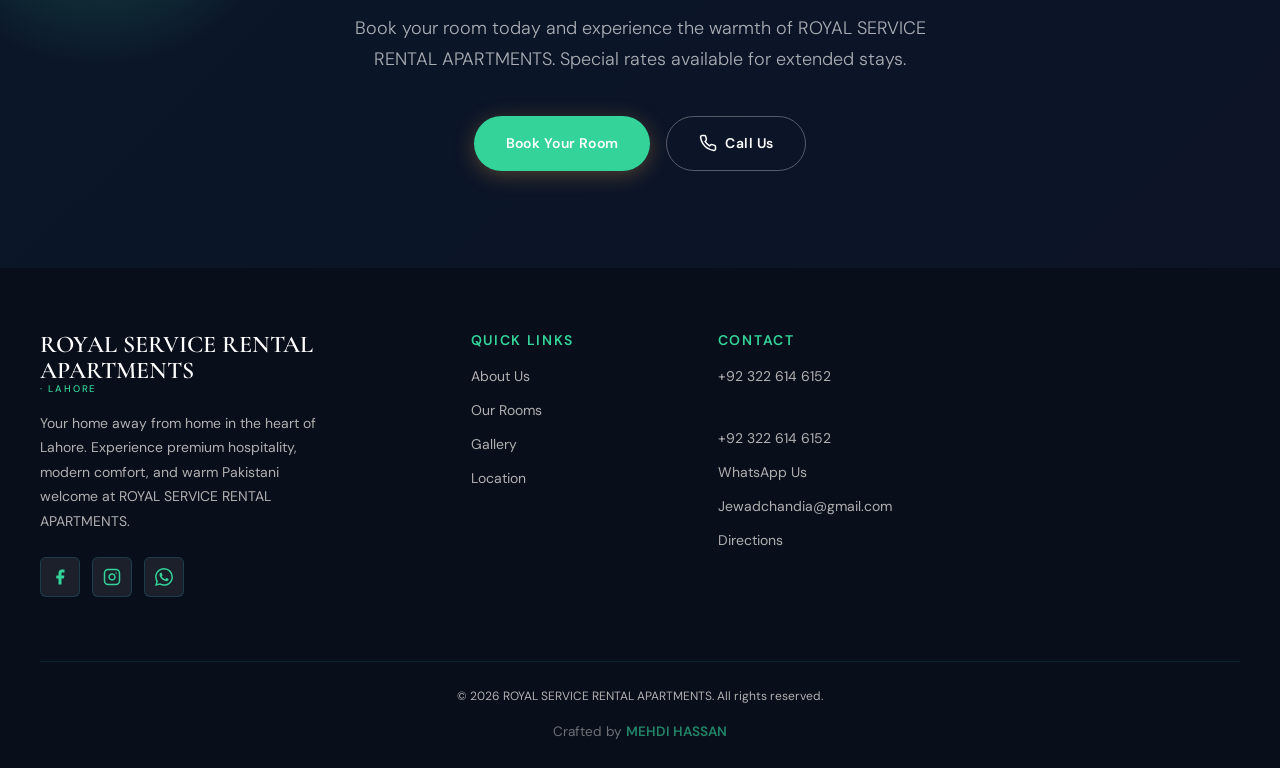
==== commit 03e4f0ad: "Update index.html" ====
--- a/index.html
+++ b/index.html
@@ -179,7 +179,7 @@
         </div>
         <div class="room-card anim-card hover-scale hover-glow">
           <div class="room-card-img">
-            <img src="images/IMG-20260724-WA0078.jpg" alt="Two Bedroom Apartment" width="700" height="467" loading="lazy" />
+            <img src="images/IMG-20260724-WA0053.jpg" alt="Two Bedroom Apartment" width="700" height="467" loading="lazy" />
           </div>
           <div class="room-card-body">
             <h3>Two Bedroom Apartment</h3>
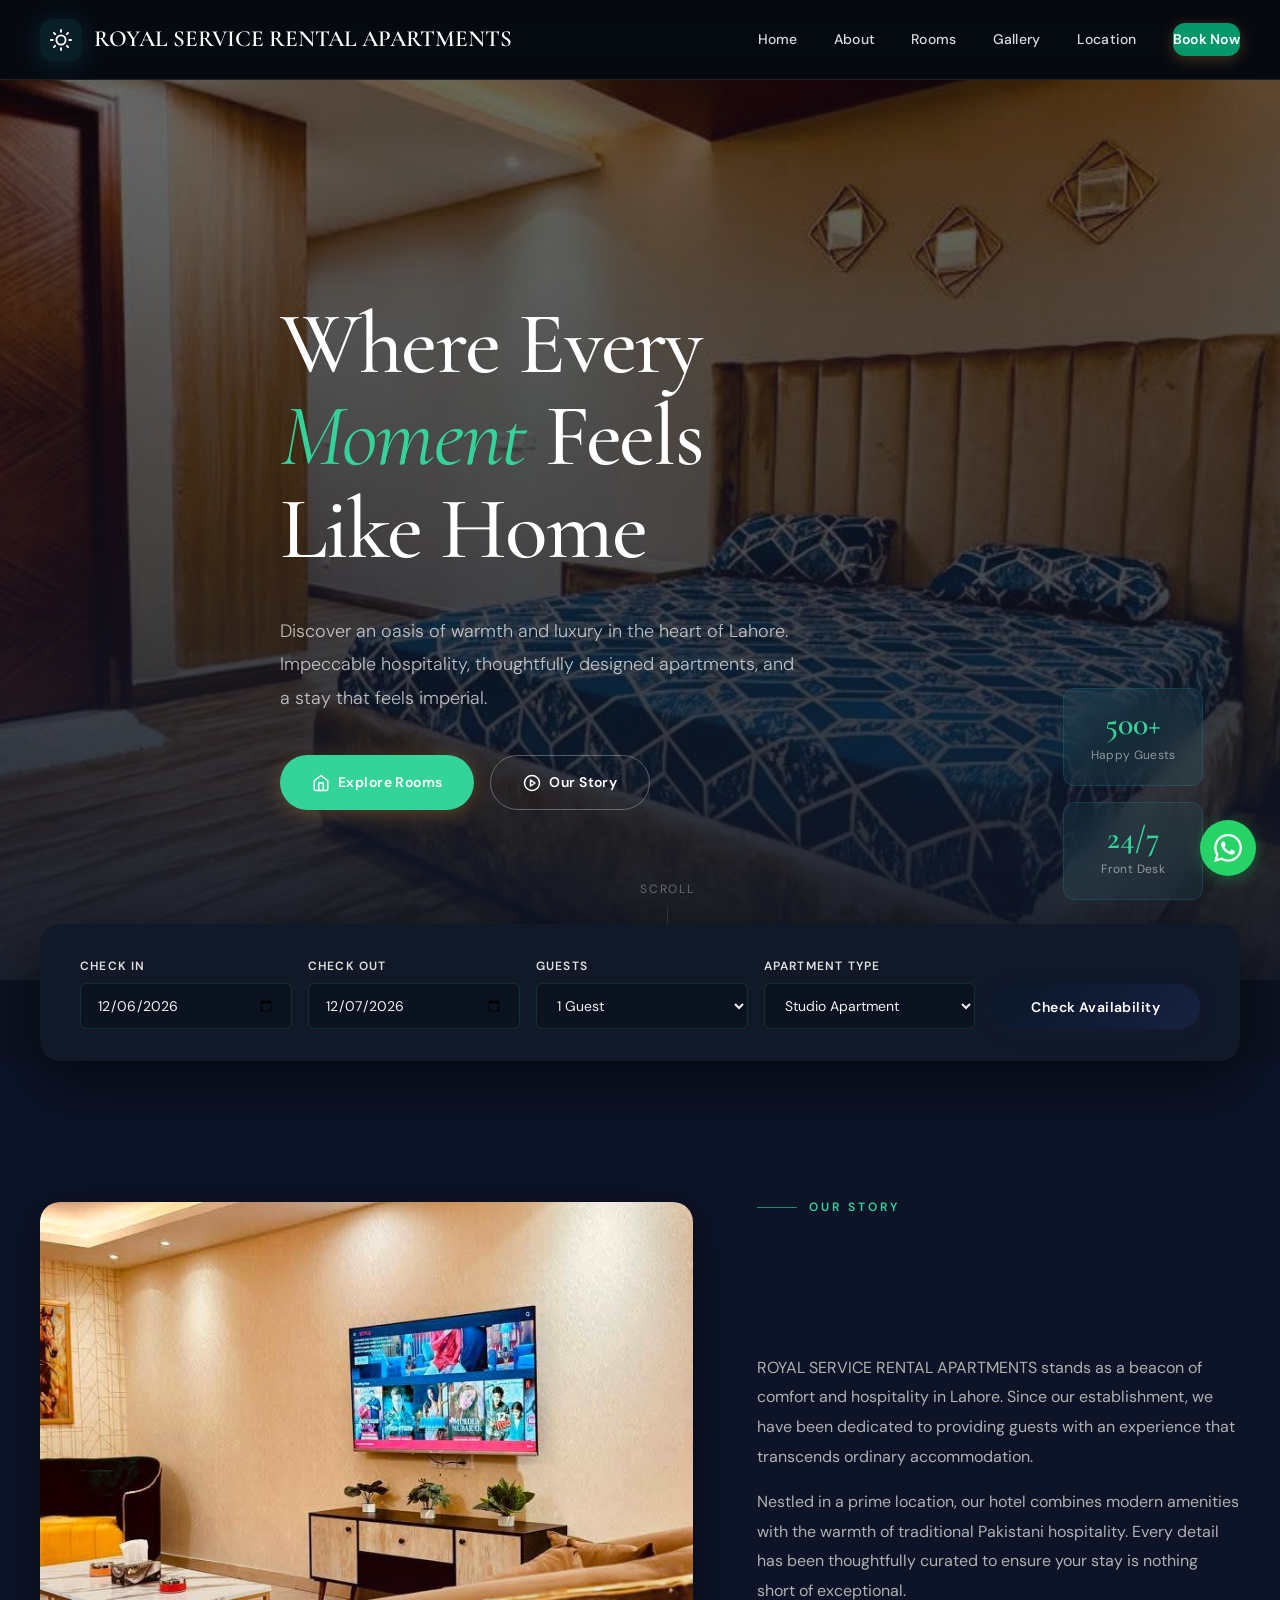
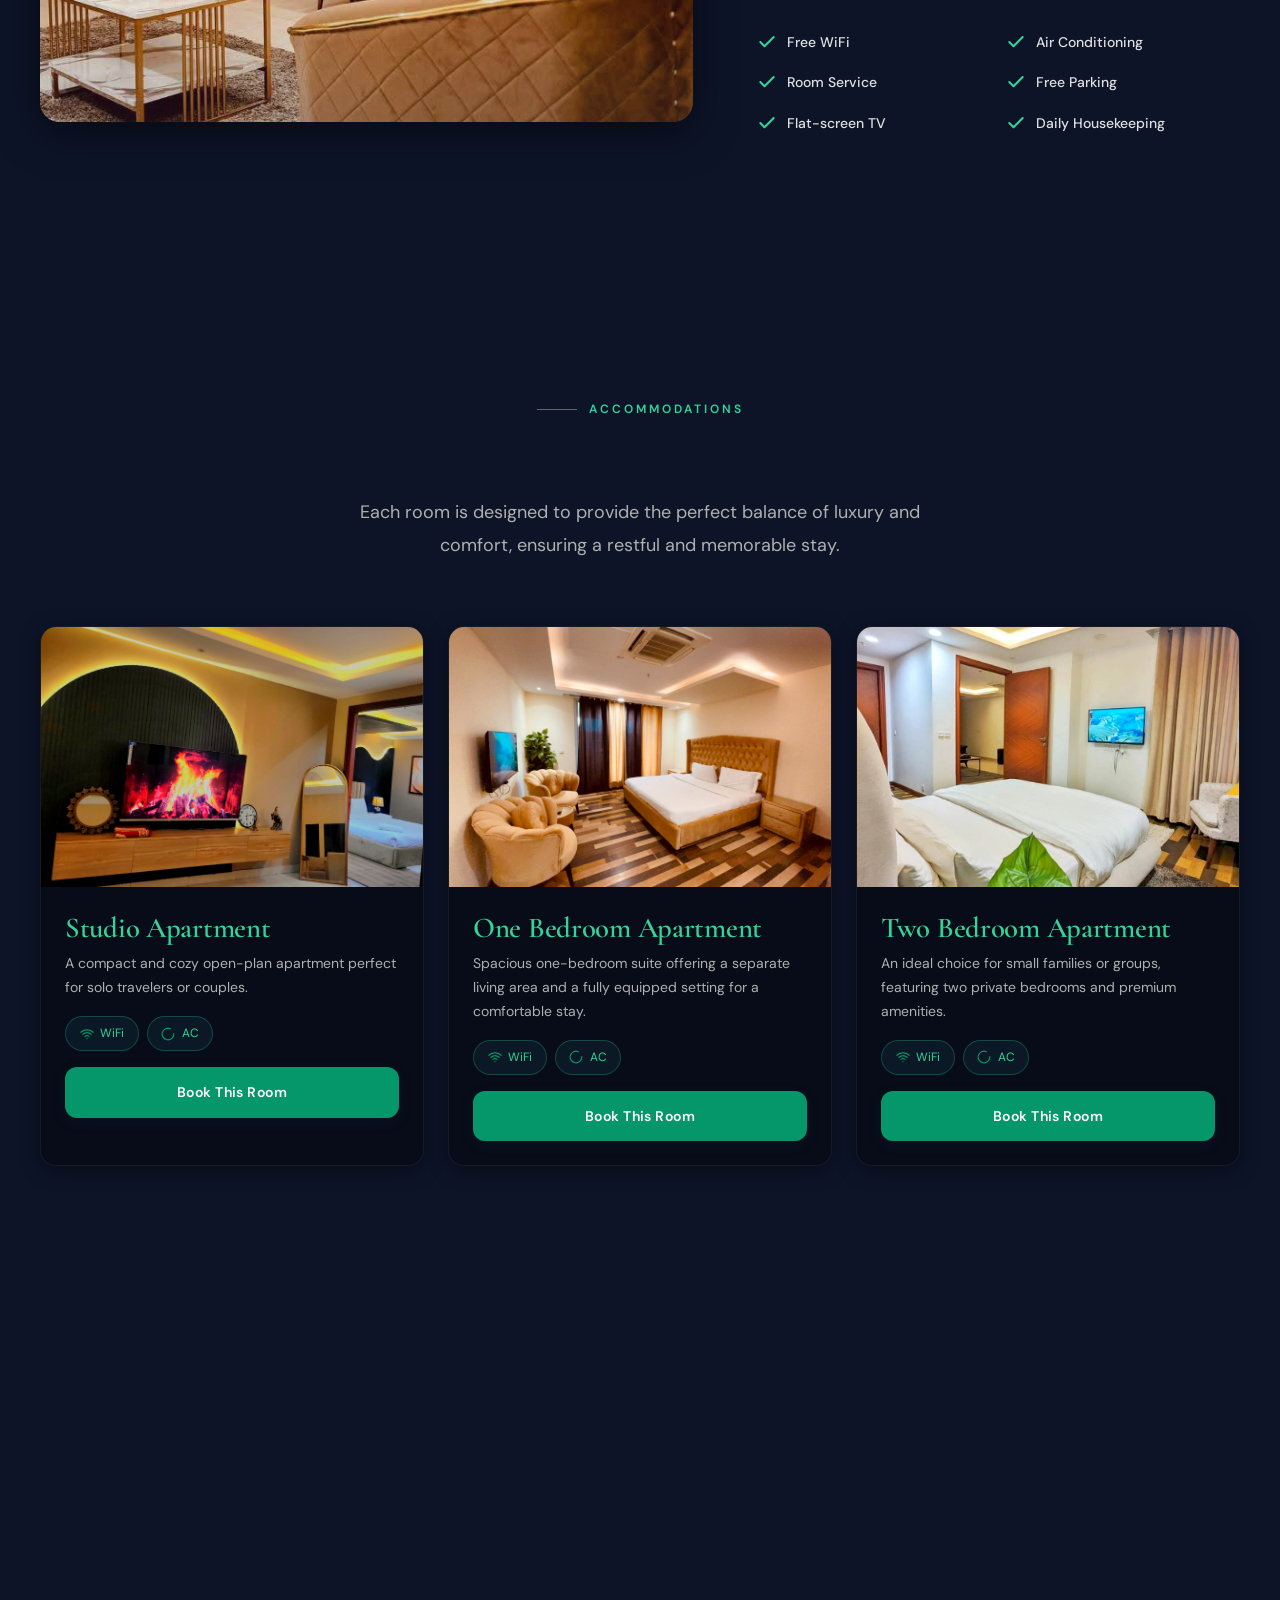
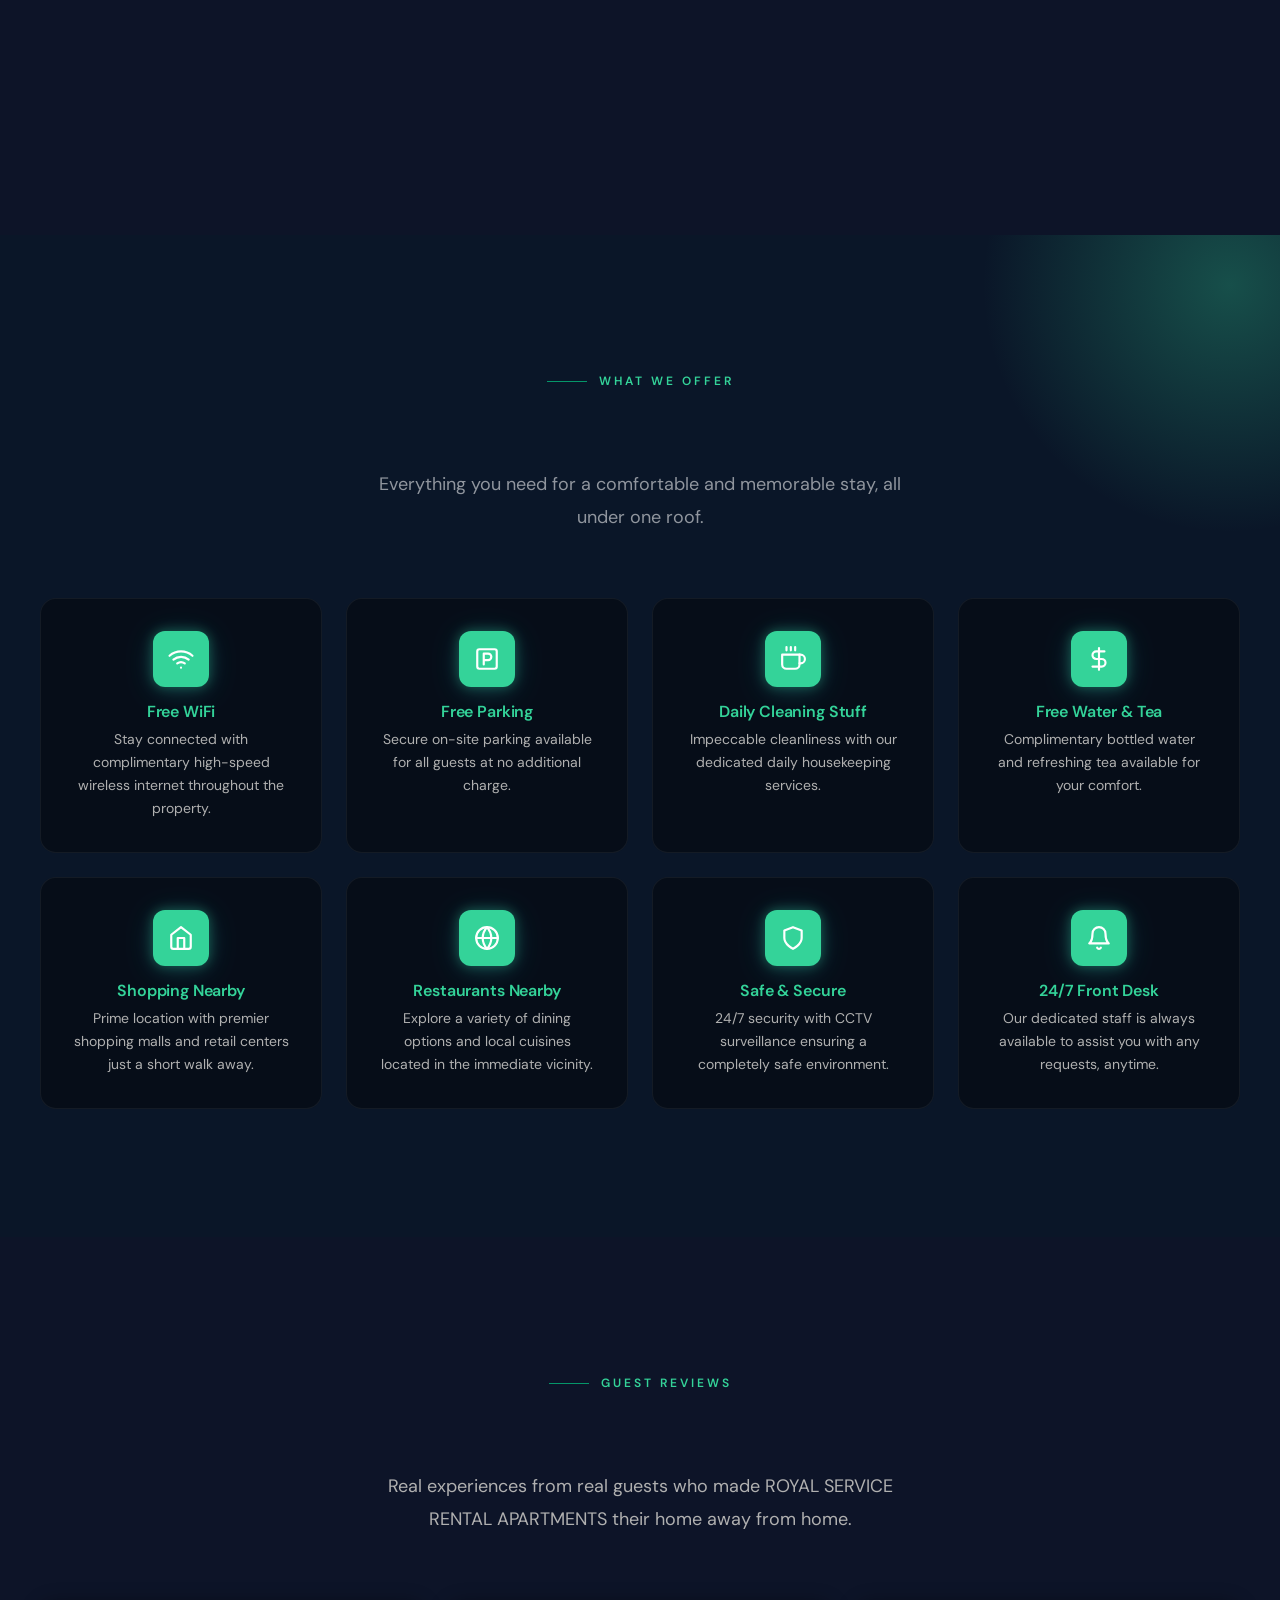
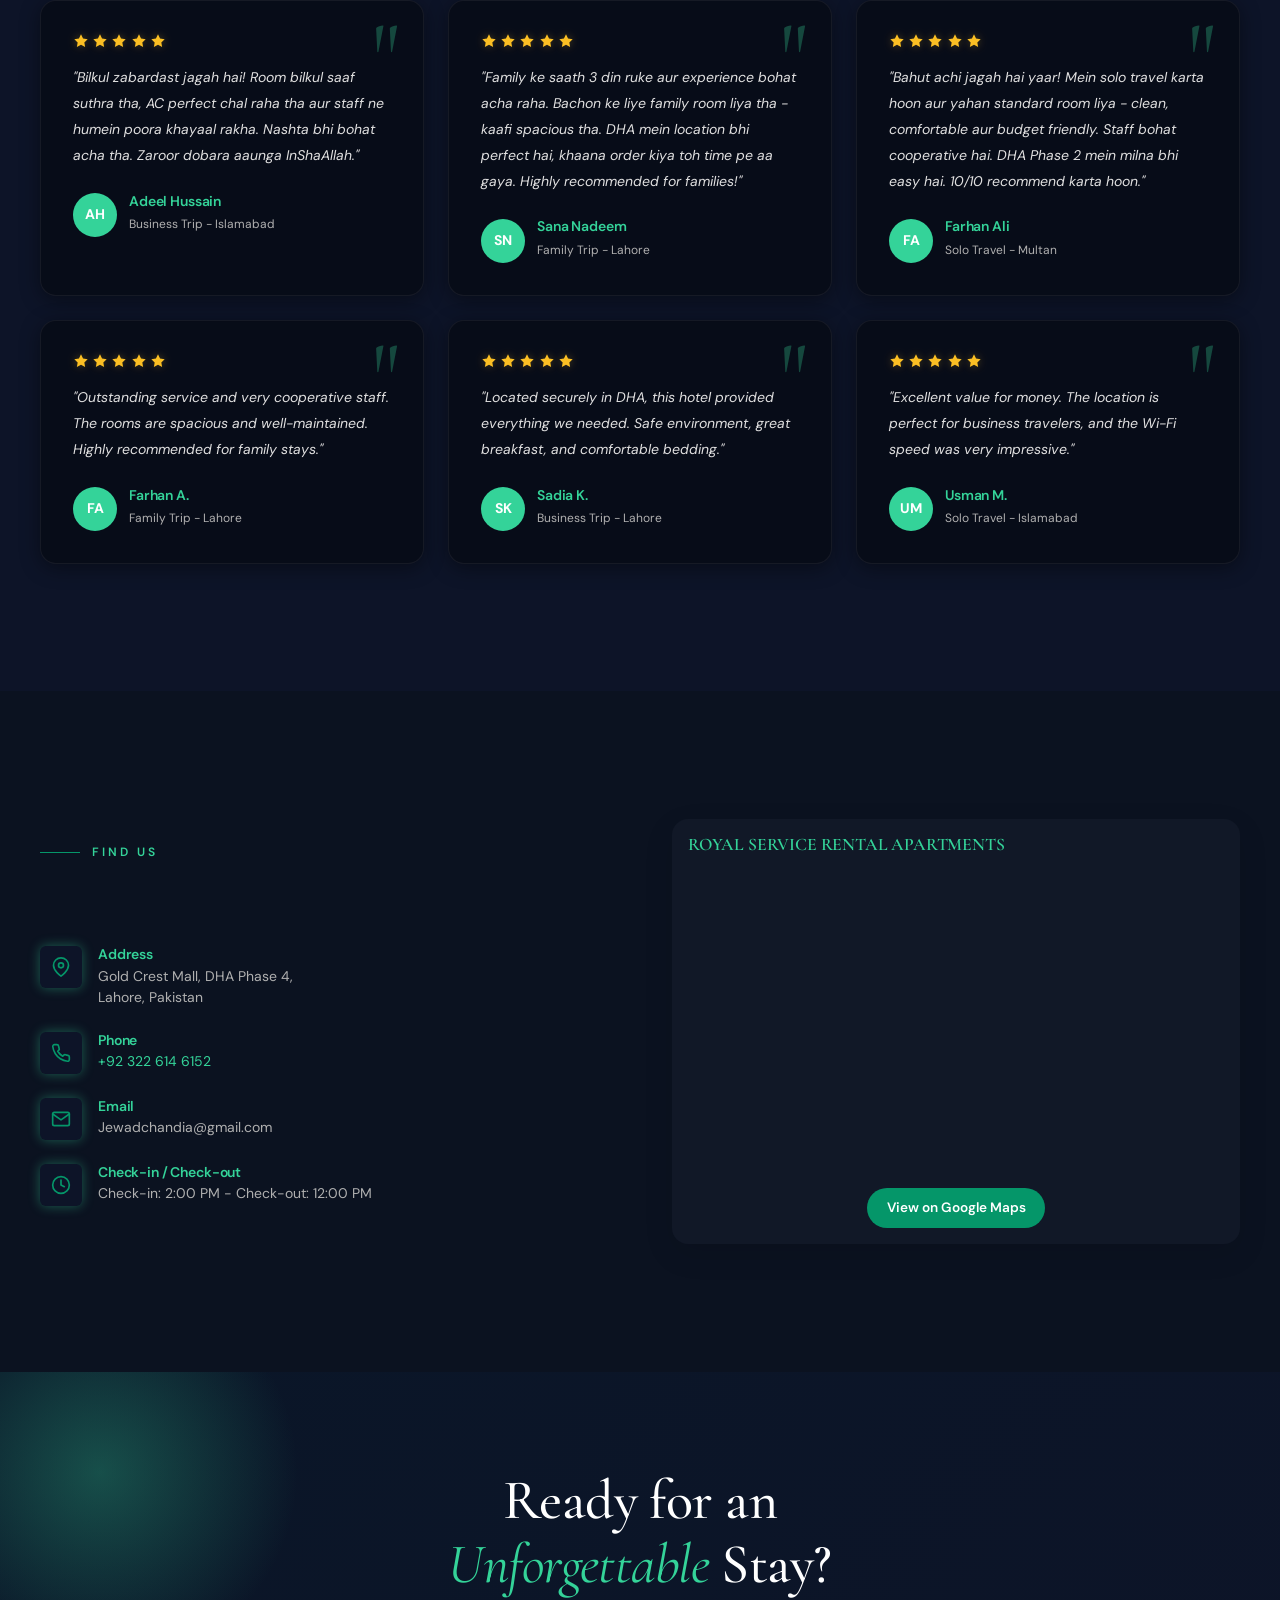
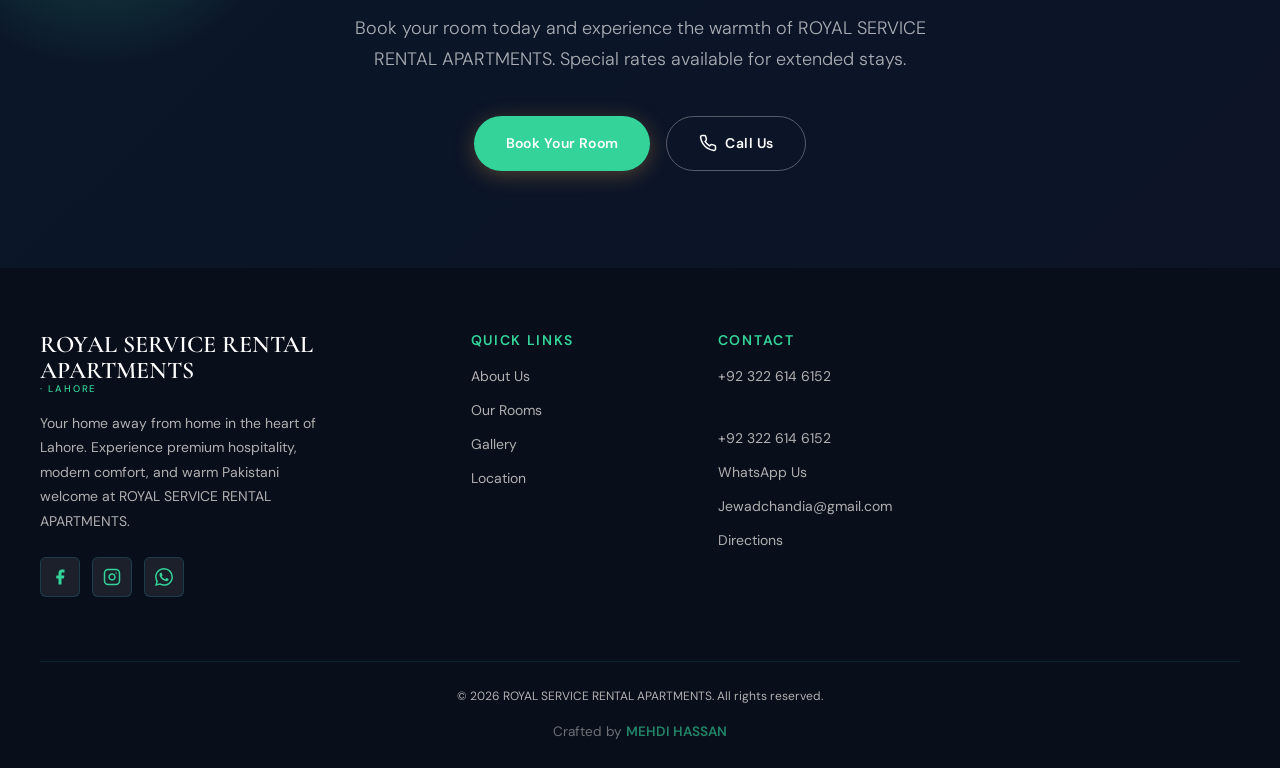
==== commit 901b0f84: "Update index.html" ====
--- a/index.html
+++ b/index.html
@@ -69,7 +69,7 @@
     <div class="hero-overlay"></div>
     <div class="container hero-content">
       <h1 class="hero-title">Where Every<br/><em>Moment</em> Feels<br/>Like Home</h1>
-      <p class="hero-desc">Discover an oasis of warmth and luxury in the heart of Lahore. Impeccable hospitality, thoughtfully designed rooms, and a stay that feels imperial.</p>
+      <p class="hero-desc">Discover an oasis of warmth and luxury in the heart of Lahore. Impeccable hospitality, thoughtfully designed apartments, and a stay that feels imperial.</p>
       <div class="hero-actions">
         <a href="#rooms" class="btn btn-primary">
           <svg viewBox="0 0 24 24" fill="none" stroke="currentColor" stroke-width="2" stroke-linecap="round" stroke-linejoin="round"><path d="M3 9l9-7 9 7v11a2 2 0 0 1-2 2H5a2 2 0 0 1-2-2z"/><polyline points="9 22 9 12 15 12 15 22"/></svg>
@@ -106,7 +106,7 @@
           <select id="guests"><option>1 Guest</option><option>2 Guests</option><option>3 Guests</option><option>4 Guests</option></select>
         </div>
         <div class="booking-field">
-          <label for="roomtype">Room Type</label>
+          <label for="roomtype">Apartment Type</label>
           <select id="roomtype"><option>Studio Apartment</option><option>One Bedroom Apartment</option><option>Two Bedroom Apartment</option><option>Three Bedroom Apartment</option></select>
         </div>
         <button class="btn-book" id="bookBtn">Check Availability</button>
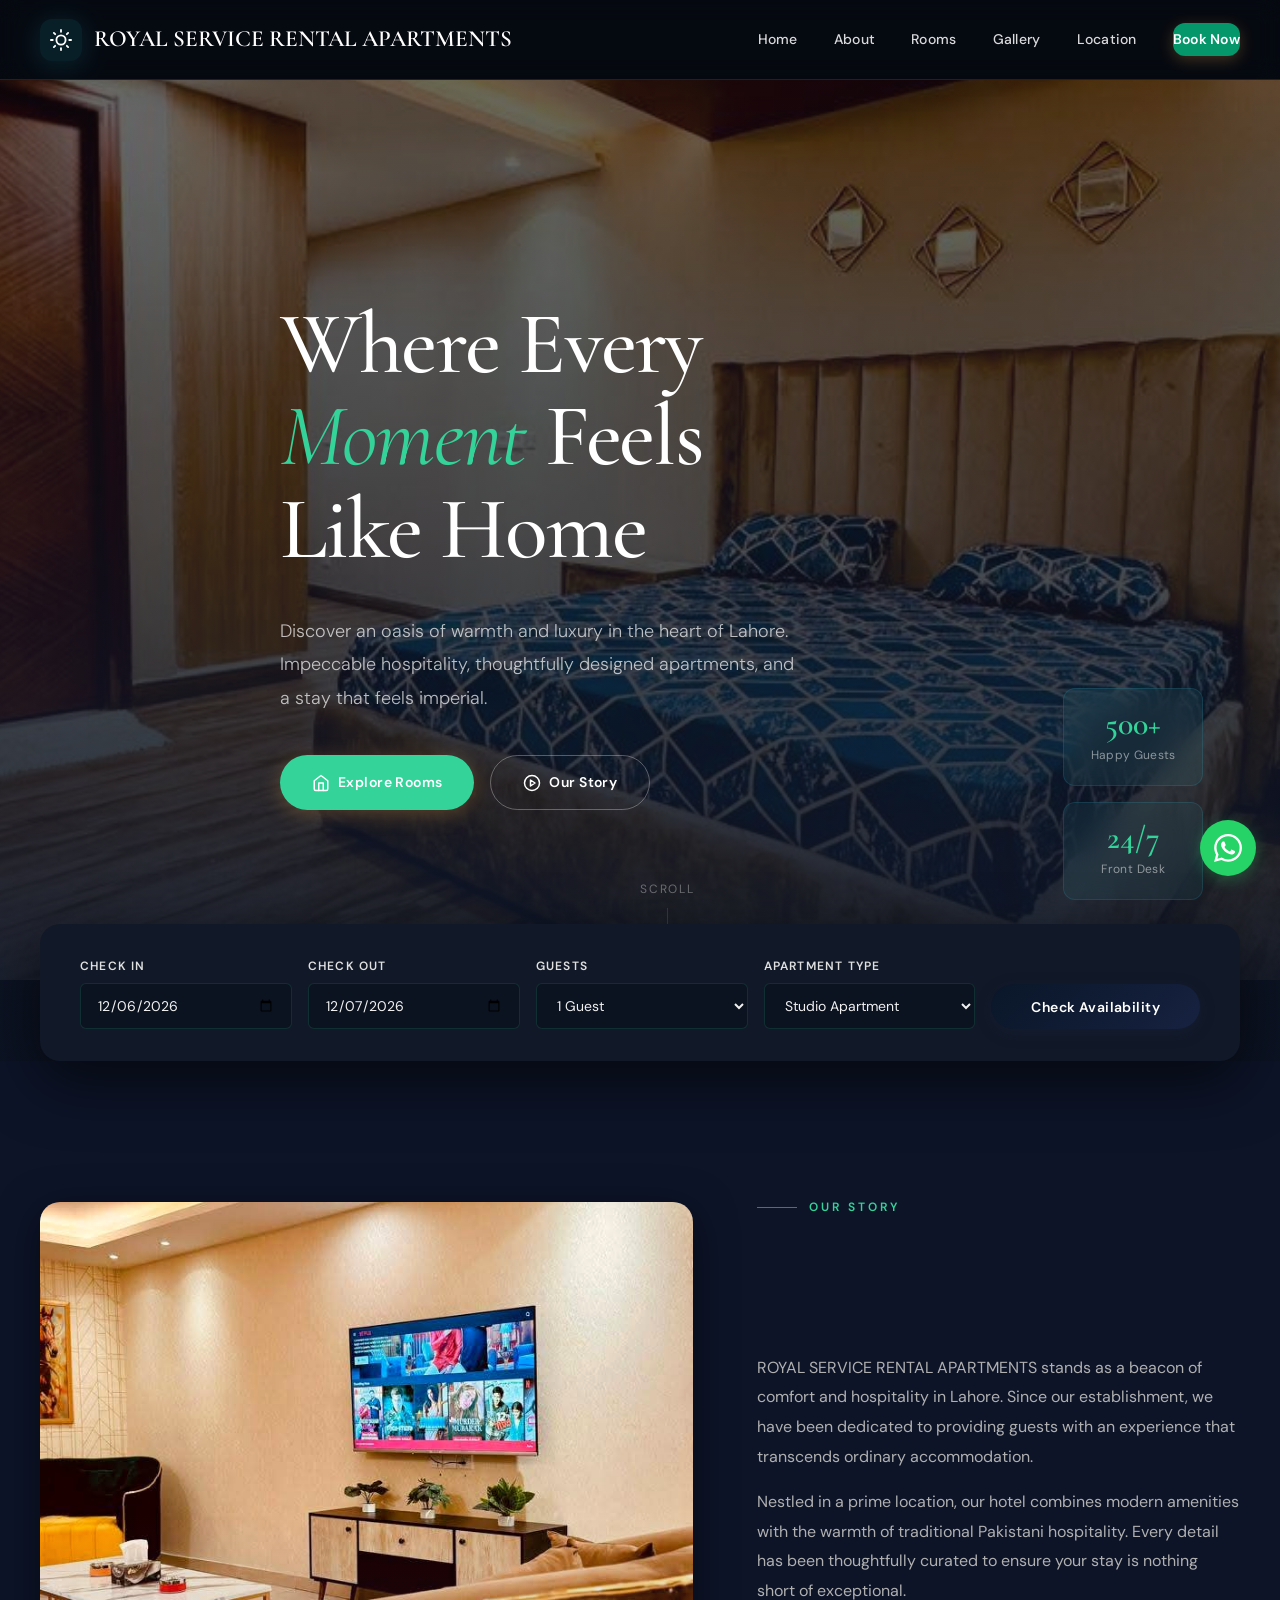
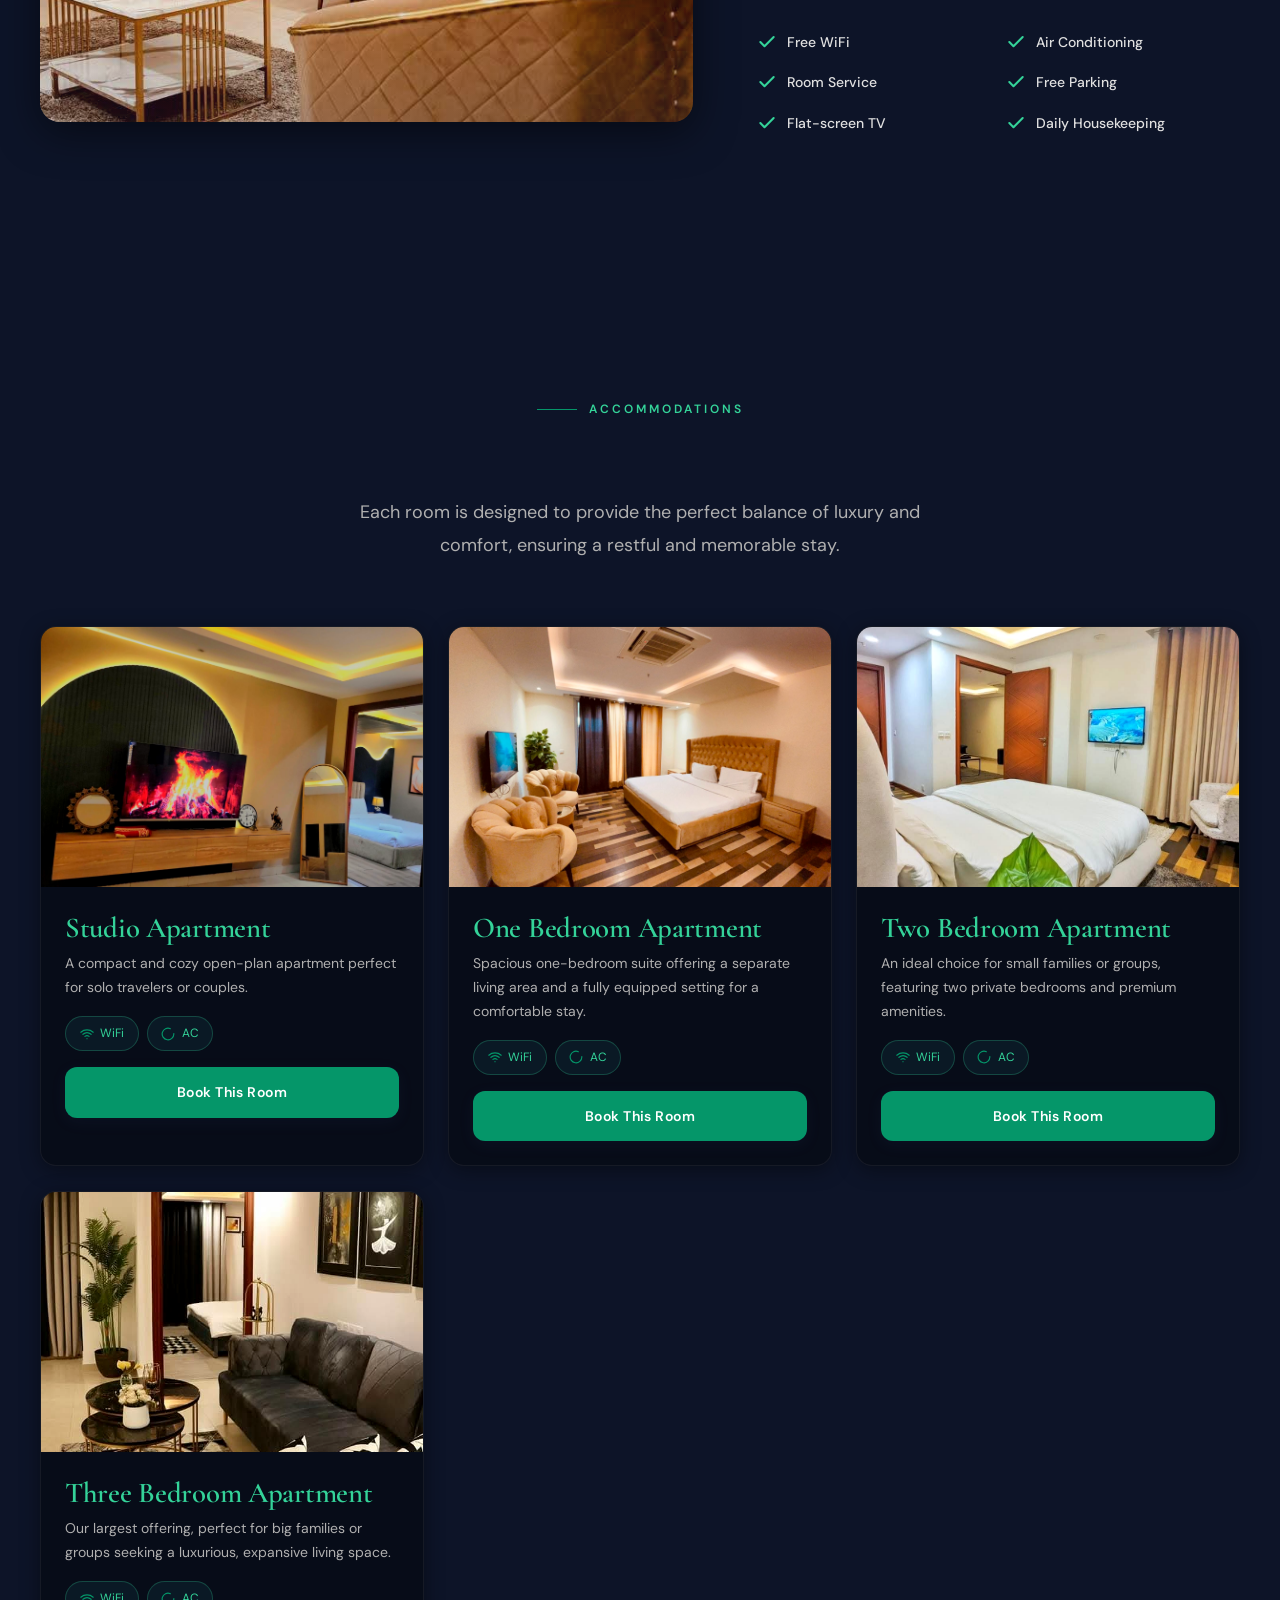
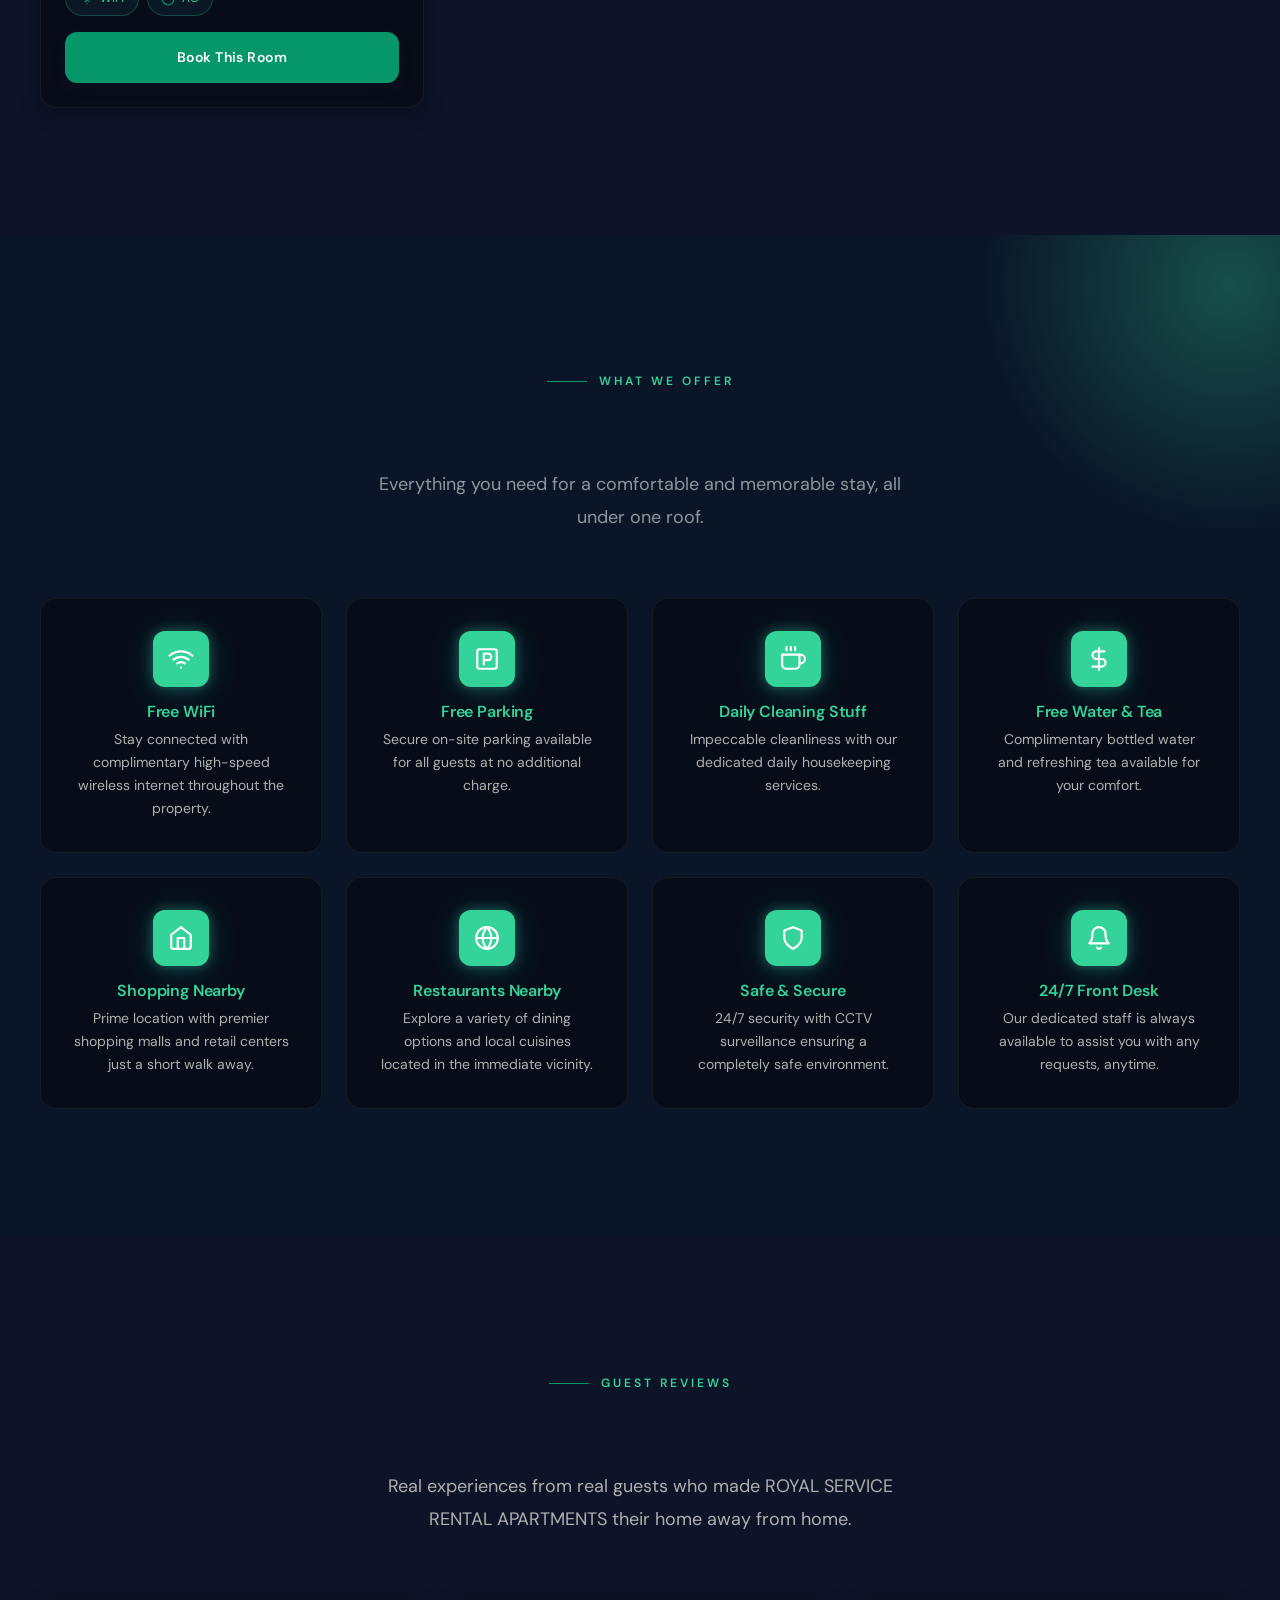
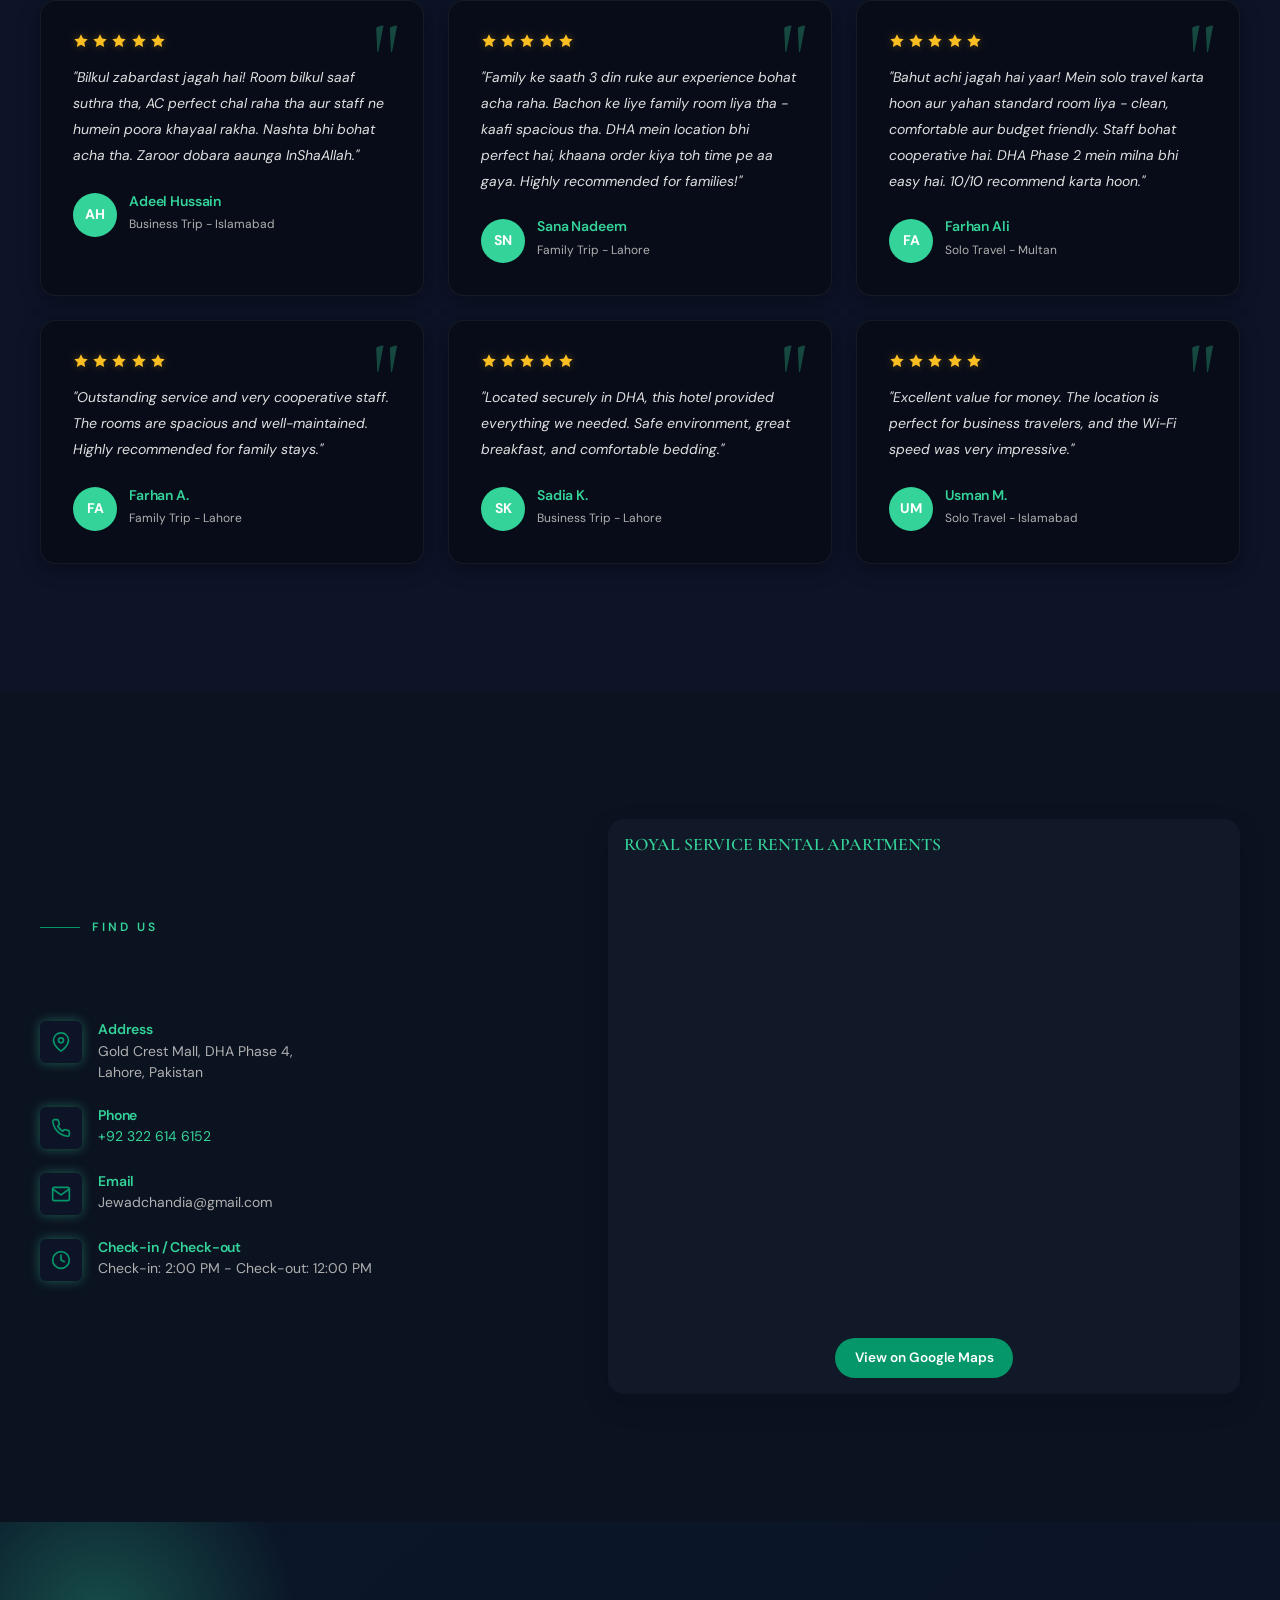
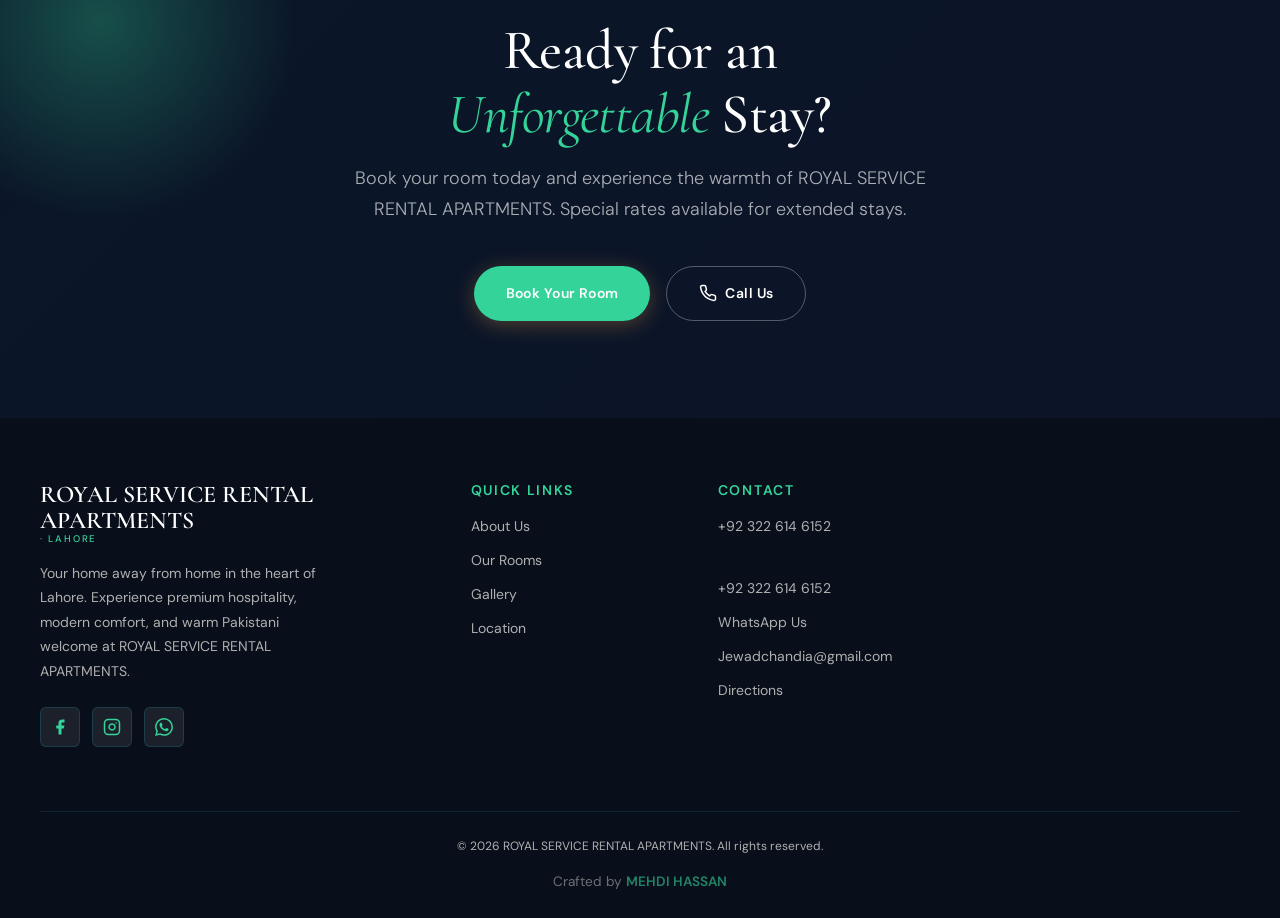
==== commit 6c1fce4c: "Update index.html" ====
--- a/index.html
+++ b/index.html
@@ -298,10 +298,9 @@
           <div style="background:var(--clr-card); padding:1rem; border-radius:1rem; box-shadow:0 10px 30px rgba(0,0,0,.1)">
             <h4 style="font-size:1.1rem; color:var(--clr-accent); margin-bottom:0.5rem;">ROYAL SERVICE RENTAL APARTMENTS</h4>
             <div style="border-radius:0.5rem; overflow:hidden;">
-              <iframe src="https://maps.google.com/maps?q=Gold+Crest+Mall+Lahore&hl=en&z=15&output=embed" width="100%" height="300" style="border:0" allowfullscreen="" loading="lazy" referrerpolicy="no-referrer-when-downgrade" title="ROYAL SERVICE RENTAL APARTMENTS Location"></iframe>
-            </div>
+            <iframe src="https://www.google.com/maps/embed?pb=!1m18!1m12!1m3!1d3403.0544938260746!2d74.3851578!3d31.467687100000003!2m3!1f0!2f0!3f0!3m2!1i1024!2i768!4f13.1!3m3!1m2!1s0x3919070c38072a33%3A0xb9506c9d2226b188!2sRoyal%20service%20rental%20apartment!5e0!3m2!1sen!2s!4v1785838210286!5m2!1sen!2s" width="600" height="450" style="border:0;" allowfullscreen="" loading="lazy" referrerpolicy="strict-origin-when-cross-origin"></iframe>            </div>
             <div style="text-align:center; margin-top:1rem;">
-              <a href="https://maps.app.goo.gl/Jf22oVrBYf7ghM9XA" target="_blank" class="hover-glow" style="display:inline-flex; align-items:center; background:#059669; color:#fff; padding:0.5rem 1.2rem; border-radius:2rem; font-size:0.85rem; font-weight:600; text-decoration:none;">View on Google Maps</a>
+              <a href="https://maps.app.goo.gl/xvH2HLvV3NS3o7Lg9" target="_blank" class="hover-glow" style="display:inline-flex; align-items:center; background:#059669; color:#fff; padding:0.5rem 1.2rem; border-radius:2rem; font-size:0.85rem; font-weight:600; text-decoration:none;">View on Google Maps</a>
             </div>
           </div>
           
